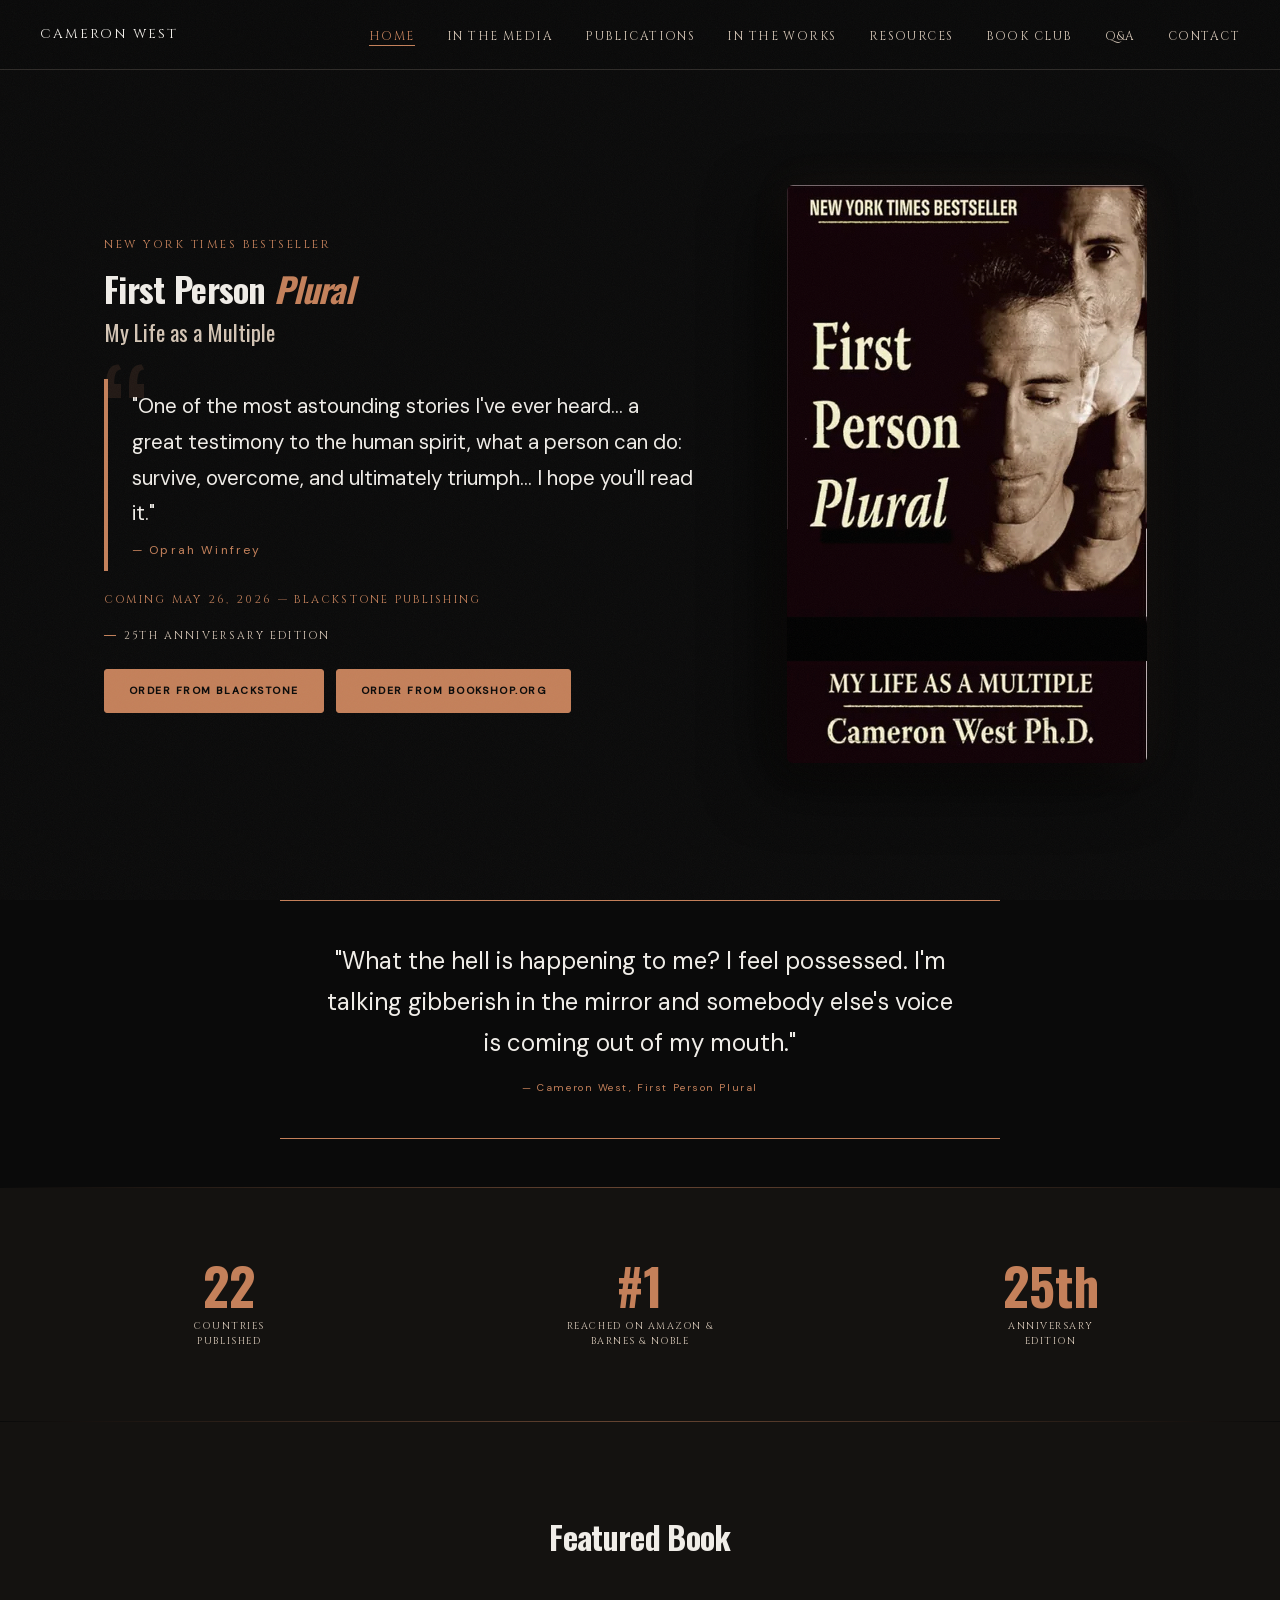
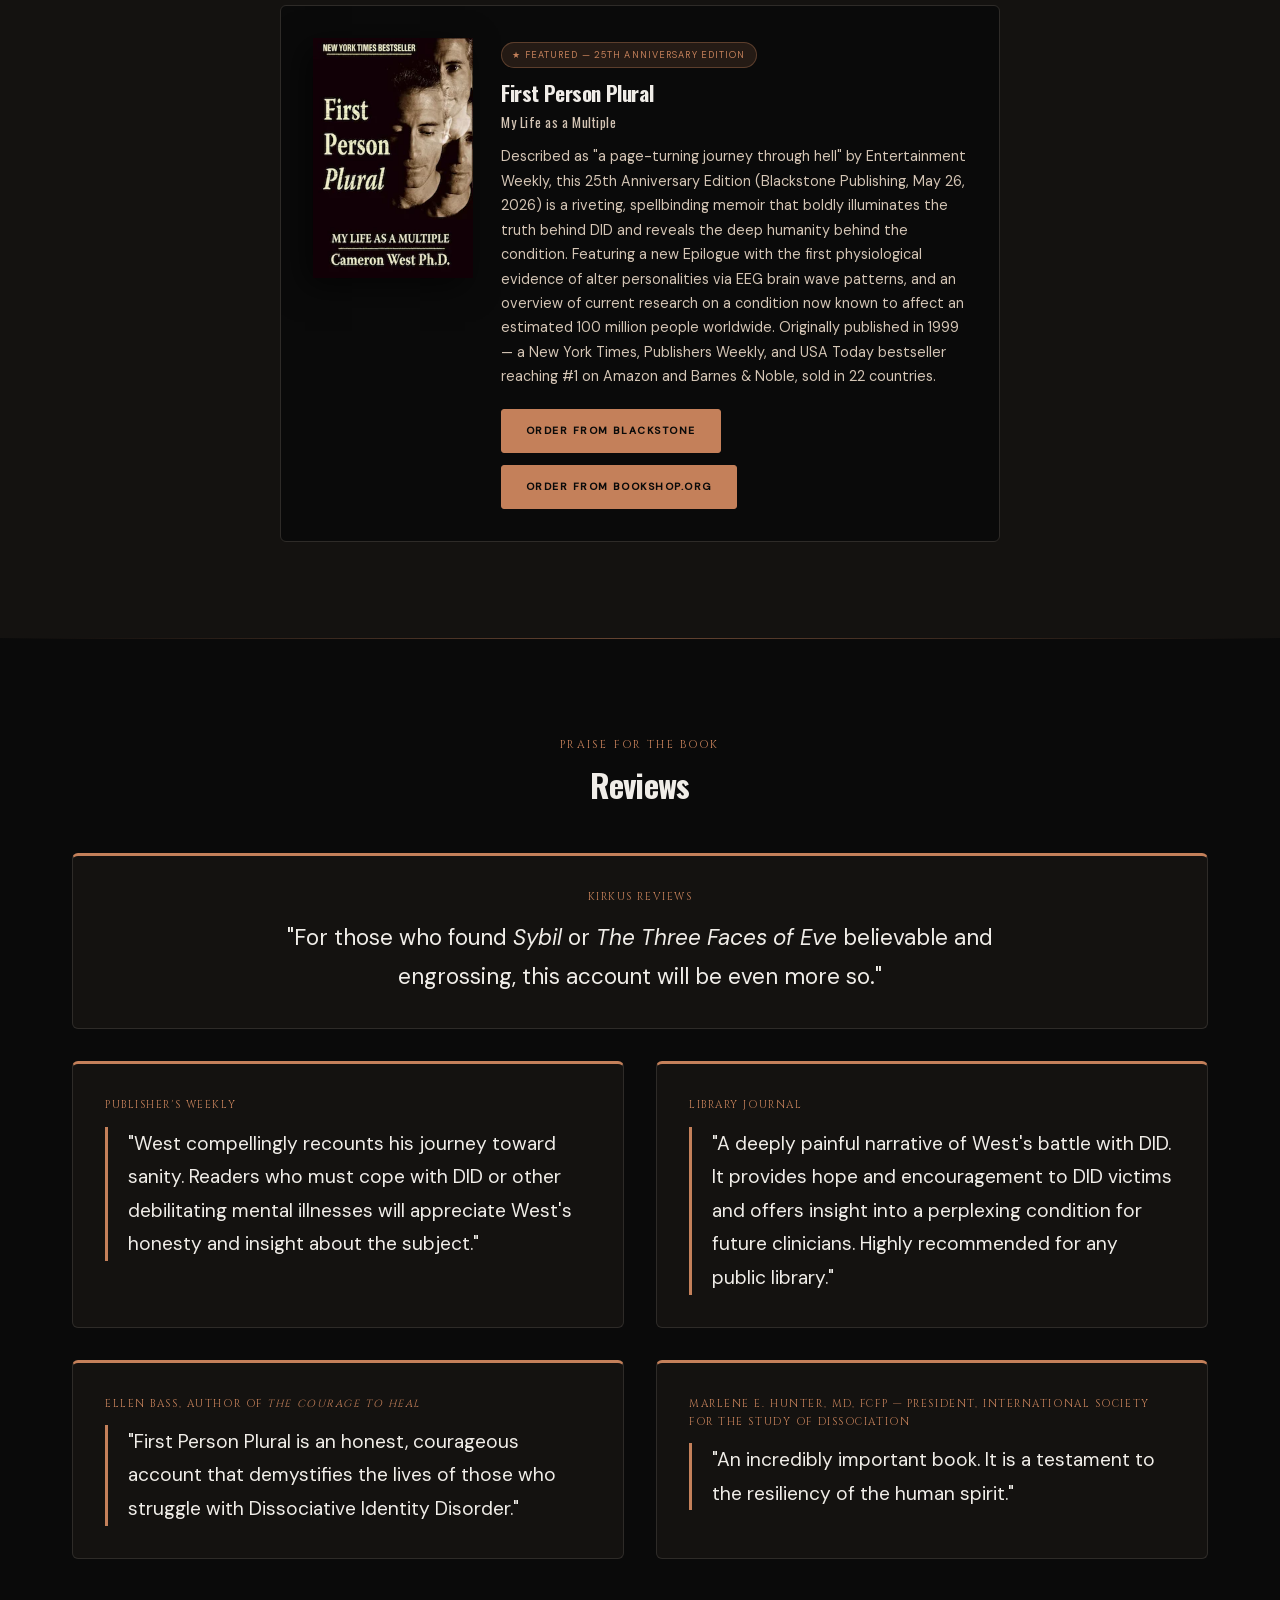
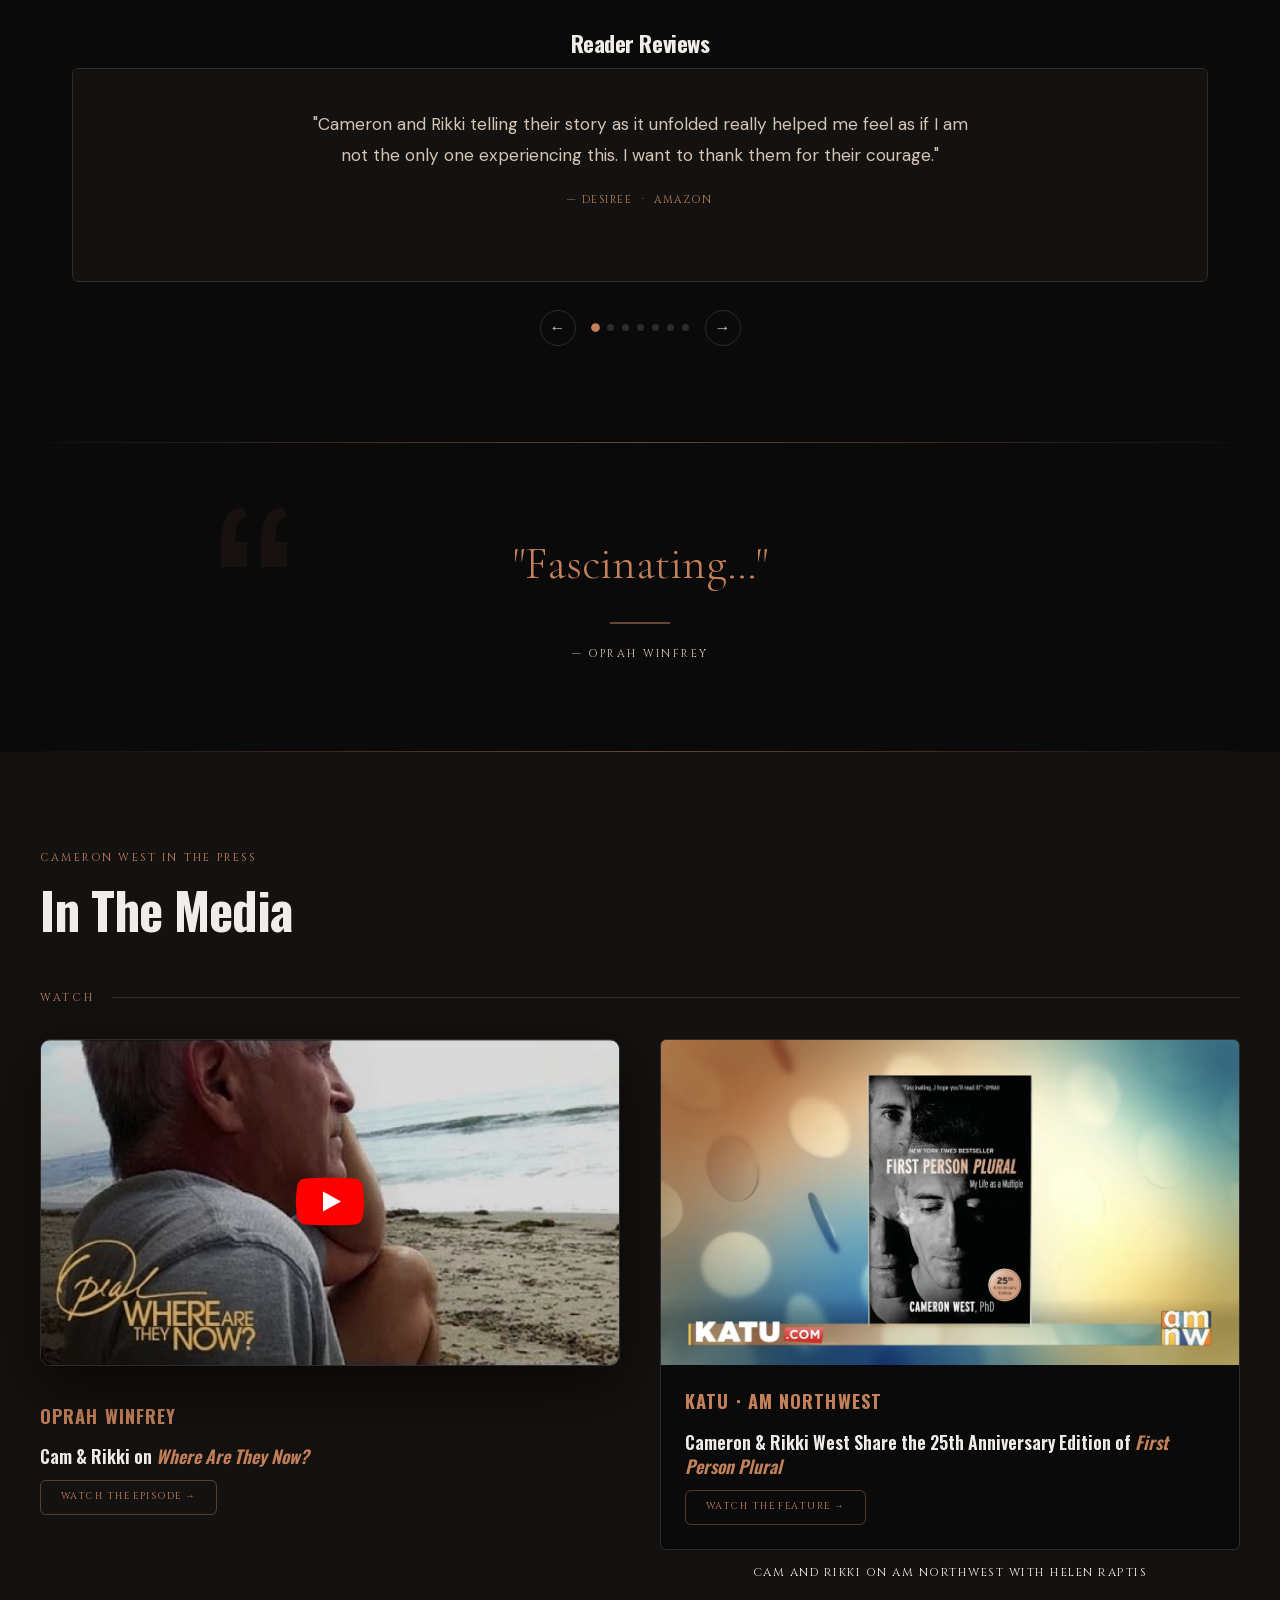
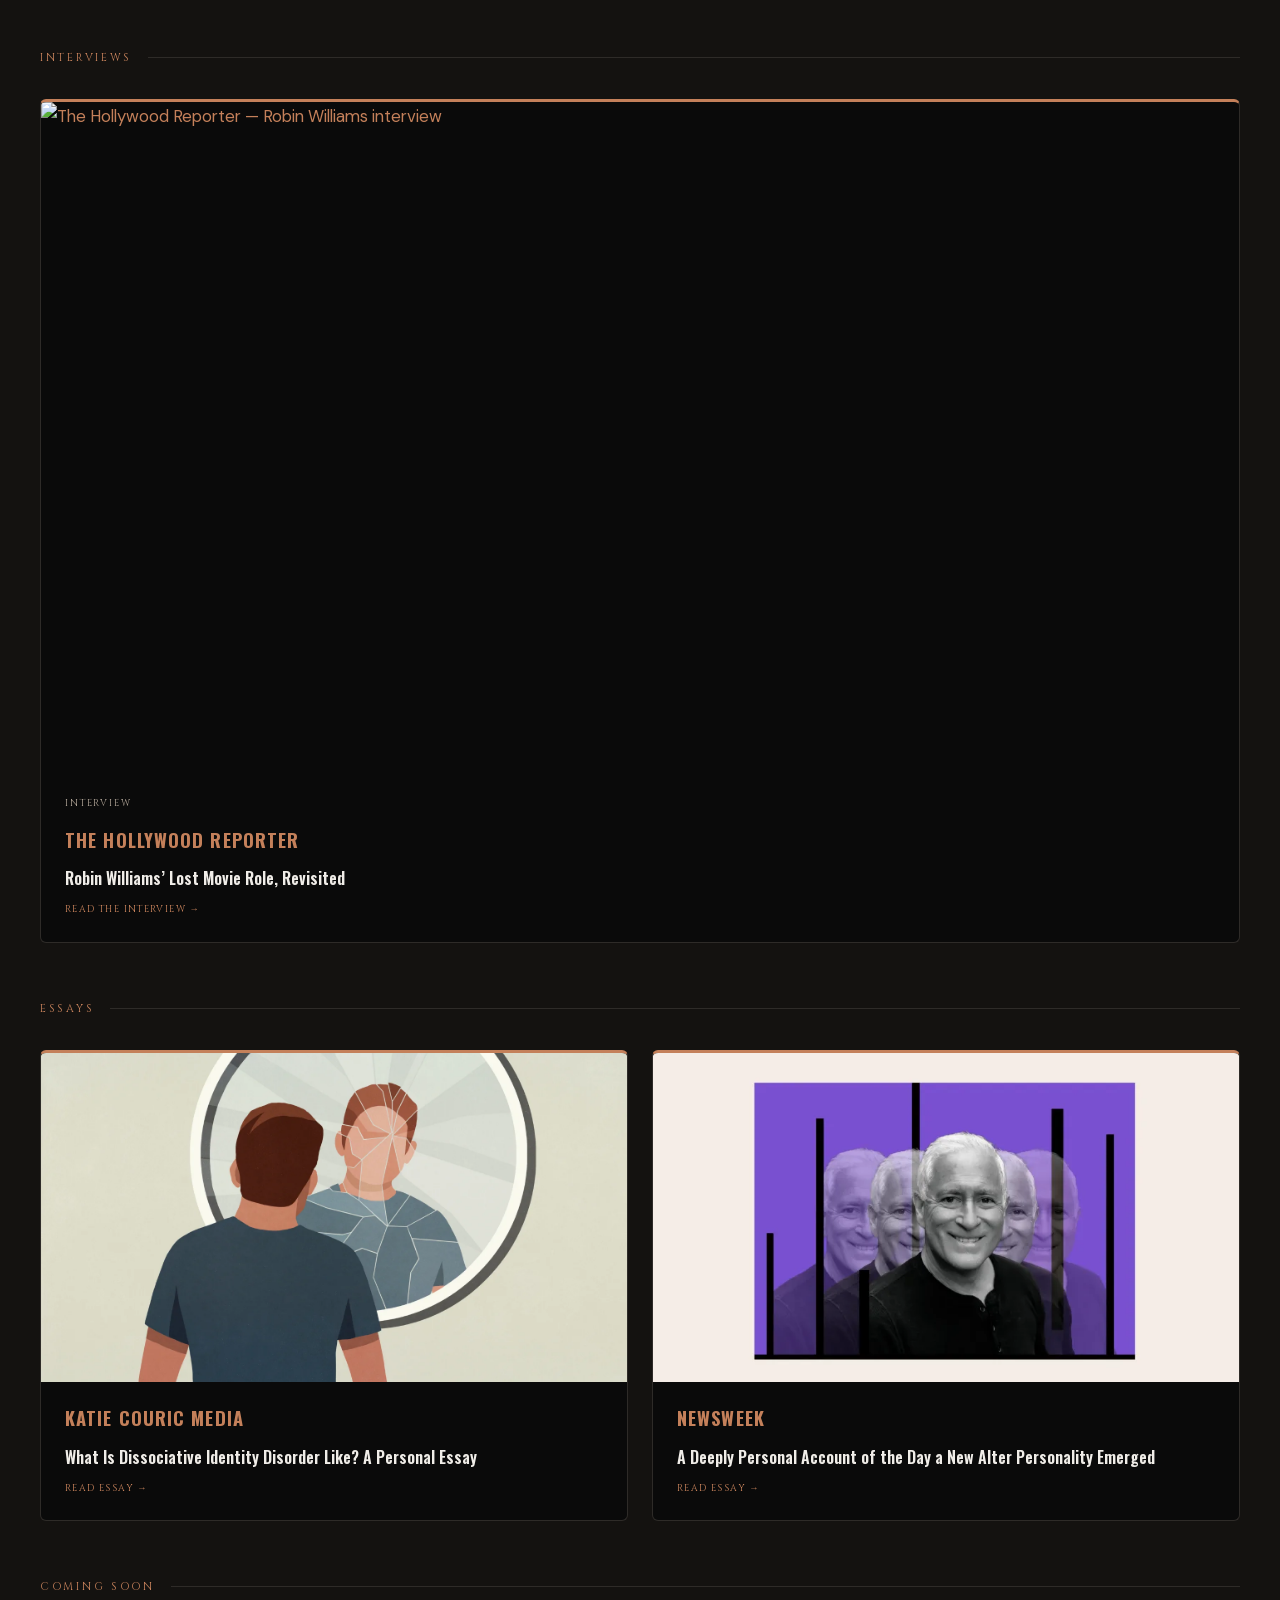
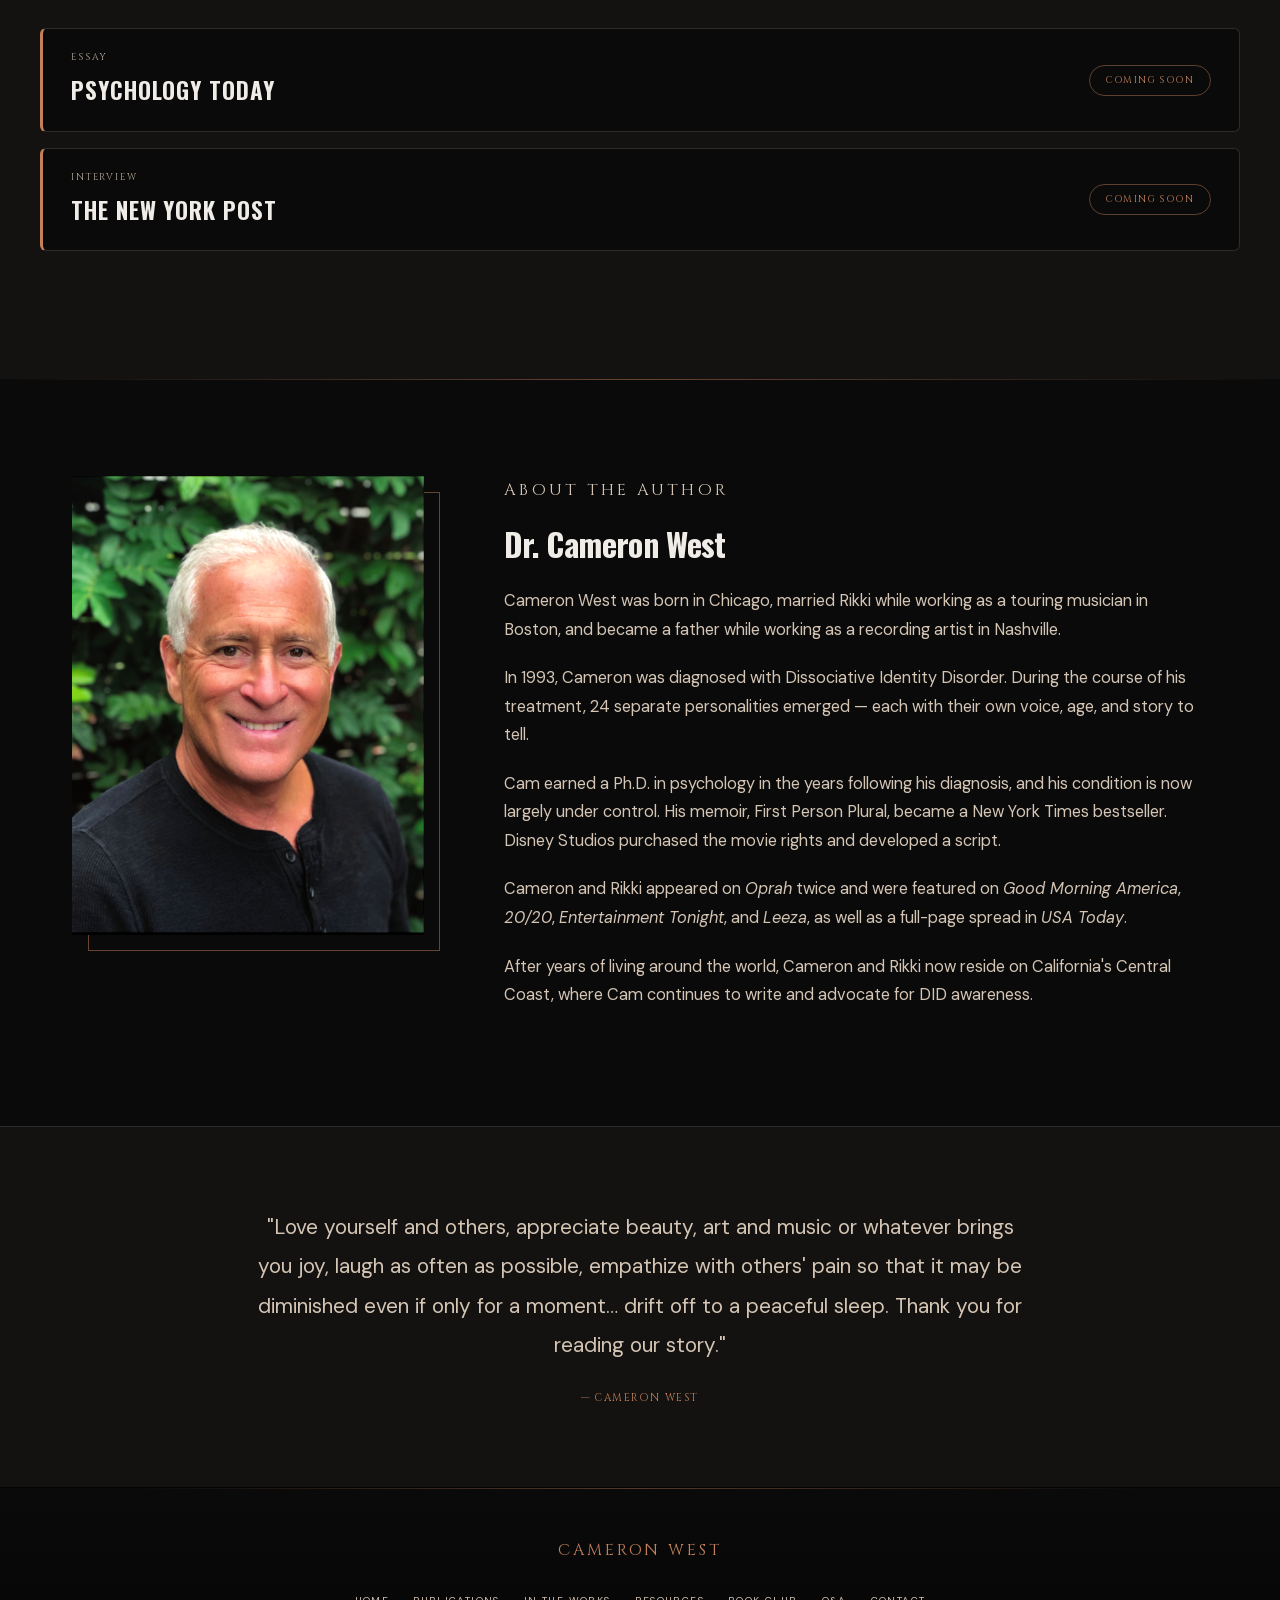
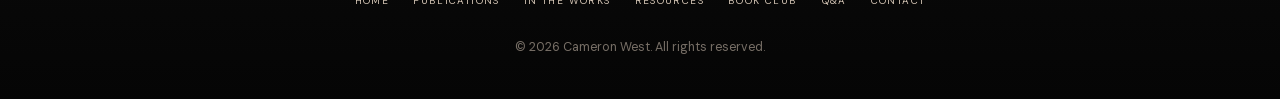
==== index.html @ e2f623e0 "perf: responsive hero image + index-specific font subset - Add FPP-360.webp (22 KB) and srcset so mo" ====
<!DOCTYPE html>
<html lang="en">
<head>
  <meta charset="UTF-8" />
  <meta name="viewport" content="width=device-width, initial-scale=1.0" />
  <title>Cameron West | First Person Plural</title>
  <meta name="description" content="Cameron West, PhD — New York Times bestselling author of First Person Plural: My Life as a Multiple. Oprah's Pick. Published in 22 countries." />
  <meta name="keywords" content="Cameron West, First Person Plural, DID, Dissociative Identity Disorder, New York Times Bestseller, Oprah Book Club" />
  <meta name="author" content="Cameron West" />
  <!-- Canonical URL -->
  <link rel="canonical" href="https://cameronwestauthor.com/" />
  <!-- Open Graph / Social Sharing -->
  <meta property="og:type"         content="website" />
  <meta property="og:url"          content="https://cameronwestauthor.com/" />
  <meta property="og:title"        content="Cameron West | First Person Plural" />
  <meta property="og:description"  content="New York Times bestselling memoir by Cameron West, PhD — a riveting account of life with Dissociative Identity Disorder. Oprah's Pick. 25th Anniversary Edition out May 26, 2026." />
  <meta property="og:image"        content="https://cameronwestauthor.com/img/firstpersonplural.png" />
  <meta property="og:image:width"  content="1868" />
  <meta property="og:image:height" content="2800" />
  <meta property="og:site_name"    content="Cameron West Author" />
  <meta name="twitter:card"        content="summary_large_image" />
  <meta name="twitter:title"       content="Cameron West | First Person Plural" />
  <meta name="twitter:description" content="New York Times bestselling memoir by Cameron West, PhD. Oprah's Pick. 25th Anniversary Edition out May 26, 2026." />
  <meta name="twitter:image"       content="https://cameronwestauthor.com/img/firstpersonplural.png" />
  <link rel="icon" type="image/x-icon" href="/favicon.ico">
  <link rel="icon" type="image/svg+xml" href="/favicon.svg">
  <link rel="apple-touch-icon" href="/favicon.ico">

  <!-- Preload LCP hero image -->
  <link rel="preload" as="image"
        href="img/FPP-360.webp"
        imagesrcset="img/FPP-360.webp 360w, img/FPP.webp 598w"
        imagesizes="(max-width: 768px) 260px, 360px"
        type="image/webp" fetchpriority="high" />

  <!-- Fonts (self-hosted, index-only subset) -->
  <link rel="preload" as="style" href="/fonts/fonts-index.css" />
  <link rel="stylesheet" media="print" onload="this.media='all'" href="/fonts/fonts-index.css" />
  <noscript><link rel="stylesheet" href="/fonts/fonts-index.css" /></noscript>

  <style>
    /* ========================================
       DESIGN SYSTEM
    ======================================== */
    :root {
      --color-bg:          #0A0A0A;
      --color-surface:     #141210;
      --color-border:      #2E2B28;
      --color-text:        #F0EDE8;
      --color-text-muted:  #D4C5B5;
      --color-accent:      #C4805A;
      --color-accent-dark: #8B6F5E;
      --font-heading:      'Oswald', sans-serif;
      --font-body:         'DM Sans', sans-serif;
      --font-label:        'DM Sans', sans-serif;
      --section-pad:       6rem 2rem;
      --max-width:         1200px;
      --radius:            6px;
      --transition:        0.35s ease;
      --gutter:            clamp(1.5rem, 5vw, 4rem);
    }

    /* ========================================
       RESET & BASE
    ======================================== */
    *, *::before, *::after { box-sizing: border-box; margin: 0; padding: 0; }

    html { scroll-behavior: smooth; }

    body {
      background-color: var(--color-bg);
      color: var(--color-text);
      font-family: var(--font-body);
      font-size: 1.05rem;
      line-height: 1.75;
      overflow-x: hidden;
    }

    img { max-width: 100%; height: auto; display: block; }
    a   { color: var(--color-accent); text-decoration: none; }
    a:hover { color: var(--color-text); }

    h1, h2, h3,
    .hero-h1, .about-h2, .section-h2,
    .slider-section-title, .book-title {
      letter-spacing: -0.02em;
    }

    /* ========================================
       GRAIN TEXTURE OVERLAY
    ======================================== */
    body::before {
      content: '';
      position: fixed;
      inset: 0;
      z-index: 9999;
      pointer-events: none;
      opacity: 0.04;
      background-image: url("data:image/svg+xml,%3Csvg xmlns='http://www.w3.org/2000/svg' width='300' height='300'%3E%3Cfilter id='n'%3E%3CfeTurbulence type='fractalNoise' baseFrequency='0.75' numOctaves='4' stitchTiles='stitch'/%3E%3C/filter%3E%3Crect width='300' height='300' filter='url(%23n)' opacity='1'/%3E%3C/svg%3E");
      background-size: 200px;
    }

    /* ========================================
       SECTION DIVIDER
    ======================================== */
    .section-rule {
      border: none;
      height: 1px;
      background: linear-gradient(to right, transparent, var(--color-accent), transparent);
      opacity: 0.5;
      margin: 0;
    }

    /* ========================================
       FADE-UP ANIMATION
    ======================================== */
    .fade-up {
      opacity: 0;
      transform: translateY(30px);
      transition: opacity 0.7s ease, transform 0.7s ease;
    }
    .fade-up.visible {
      opacity: 1;
      transform: translateY(0);
    }

    /* ========================================
       NAVIGATION
    ======================================== */
    #nav {
      position: fixed;
      top: 0; left: 0; right: 0;
      z-index: 1000;
      display: flex;
      align-items: center;
      justify-content: space-between;
      padding: 1.25rem 2.5rem;
      background: rgba(10,10,10,0.97);
      border-bottom: 1px solid var(--color-border);
    }

    .nav-logo {
      font-family: 'Cinzel', serif;
      font-size: 0.85rem;
      letter-spacing: 0.15em;
      color: var(--color-text);
      text-decoration: none;
      text-transform: uppercase;
    }

    .nav-links {
      display: flex;
      gap: 2rem;
      list-style: none;
    }
    .nav-links a {
      font-family: 'Cinzel', serif;
      font-size: 0.75rem;
      letter-spacing: 0.12em;
      text-transform: uppercase;
      color: var(--color-text-muted);
      position: relative;
      padding-bottom: 2px;
      transition: color var(--transition);
    }
    .nav-links a::after {
      content: '';
      position: absolute;
      bottom: 0; left: 0;
      width: 0; height: 1px;
      background: var(--color-accent);
      transition: width var(--transition);
    }
    .nav-links a:hover { color: var(--color-text); }
    .nav-links a:hover::after { width: 100%; }

    /* Hamburger */
    .hamburger {
      display: none;
      flex-direction: column;
      gap: 5px;
      cursor: pointer;
      background: none;
      border: none;
      padding: 4px;
    }
    .hamburger span {
      display: block;
      width: 26px; height: 2px;
      background: var(--color-text);
      transition: transform var(--transition), opacity var(--transition);
    }
    .hamburger.open span:nth-child(1) { transform: rotate(45deg) translate(5px,5px); }
    .hamburger.open span:nth-child(2) { opacity: 0; }
    .hamburger.open span:nth-child(3) { transform: rotate(-45deg) translate(5px,-5px); }

    /* Mobile overlay nav */
    .nav-mobile-overlay {
      display: none;
      position: fixed;
      inset: 0;
      z-index: 999;
      background: rgba(10,10,10,0.97);
      flex-direction: column;
      align-items: center;
      justify-content: center;
      gap: clamp(0.75rem, 2.5vh, 2.5rem);
      padding: 2rem 0;
      overflow-y: auto;
    }
    .nav-mobile-overlay.open { display: flex; }
    .nav-mobile-overlay a {
      font-family: 'Cinzel', serif;
      font-size: clamp(0.9rem, 2.2vh, 1.3rem);
      letter-spacing: 0.15em;
      text-transform: uppercase;
      color: var(--color-text-muted);
      transition: color var(--transition);
    }
    .nav-mobile-overlay a:hover { color: var(--color-accent); }

    @media (max-width: 768px) {
      .nav-links    { display: none; }
      .hamburger { display: flex; }
    }

    /* ========================================
       HERO
    ======================================== */
    #hero {
      min-height: 100vh;
      display: grid;
      grid-template-columns: 55% 45%;
      align-items: center;
      padding: 0 var(--gutter);
      padding-top: 5rem;
      padding-bottom: 2rem;
      max-width: var(--max-width);
      margin: 0 auto;
      gap: 2rem;
      box-sizing: border-box;
    }

    .hero-eyebrow {
      font-family: 'Cinzel', serif;
      font-size: 0.72rem;
      letter-spacing: 0.22em;
      text-transform: uppercase;
      color: var(--color-accent);
      margin-bottom: 1rem;
    }

    .hero-h1 {
      font-family: var(--font-heading);
      font-size: clamp(1.8rem, 3.8vh, 4.5rem);
      font-weight: 900;
      line-height: 1.05;
      margin-bottom: 0.3rem;
      color: var(--color-text);
      white-space: nowrap;
    }
    .hero-h1 em {
      font-style: italic;
      color: var(--color-accent);
    }

    .hero-subtitle {
      font-family: var(--font-heading);
      font-size: clamp(1rem, 1.8vw, 1.4rem);
      font-style: normal;
      color: var(--color-text-muted);
      margin-bottom: 1.75rem;
    }

    .hero-quote {
      border-left: 4px solid var(--color-accent);
      padding: 0.6rem 0 0.6rem 1.5rem;
      margin-bottom: 1.2rem;
      font-family: var(--font-body);
      font-style: normal;
      color: var(--color-text);
      font-size: clamp(1.1rem, 1.6vw, 1.3rem);
    }
    .hero-quote cite {
      display: block;
      margin-top: 0.5rem;
      font-family: var(--font-label);
      font-style: normal;
      font-size: 0.75rem;
      letter-spacing: 0.18em;
      color: var(--color-accent);
      font-style: normal;
    }

    .hero-release {
      font-family: 'Cinzel', serif;
      font-size: 0.7rem;
      letter-spacing: 0.2em;
      text-transform: uppercase;
      color: var(--color-accent);
      margin-bottom: 1rem;
    }
    .hero-credentials {
      margin-bottom: 1.5rem;
      display: flex;
      flex-direction: column;
      gap: 0.6rem;
    }
    .hero-credentials span {
      font-family: 'Cinzel', serif;
      font-size: 0.68rem;
      letter-spacing: 0.2em;
      text-transform: uppercase;
      color: var(--color-text-muted);
      padding-left: 1.25rem;
      position: relative;
    }
    .hero-credentials span::before {
      content: '';
      position: absolute;
      left: 0;
      top: 50%;
      width: 0.75rem;
      height: 1px;
      background: var(--color-accent);
    }
    .badge-pill {
      font-family: var(--font-label);
      font-size: 0.6rem;
      letter-spacing: 0.12em;
      text-transform: uppercase;
      padding: 0.35rem 0.8rem;
      border: 1px solid var(--color-border);
      border-radius: 999px;
      color: var(--color-text-muted);
      white-space: nowrap;
    }


    .btn-primary {
      display: inline-block !important;
      width: auto !important;
      min-width: unset !important;
      font-family: 'DM Sans', sans-serif;
      font-style: normal;
      font-size: 0.9rem;
      font-weight: 600;
      letter-spacing: 0.15em;
      text-transform: uppercase;
      padding: 0.85rem 2.5rem;
      background: var(--color-accent);
      color: #0A0A0A;
      border-radius: var(--radius);
      border: 1px solid var(--color-accent);
      text-decoration: none;
      cursor: pointer;
      transition: background var(--transition), color var(--transition), transform 0.15s;
    }
    .btn-primary:hover {
      background: #d4926b;
      border-color: #d4926b;
      color: #0A0A0A;
      transform: translateY(-1px);
    }
    .buy-buttons { display: flex; gap: 0.75rem; flex-wrap: wrap; align-items: center; }
    .btn-book-secondary {
      font-family: 'DM Sans', sans-serif;
      font-size: 0.65rem;
      font-weight: 700;
      letter-spacing: 0.14em;
      text-transform: uppercase;
      padding: 0.75rem 1.5rem;
      background: var(--color-accent);
      color: #0A0A0A;
      border: 1px solid var(--color-accent);
      border-radius: 3px;
      text-decoration: none;
      display: inline-block !important;
      width: auto !important;
      transition: background var(--transition), color var(--transition);
    }
    .btn-book-secondary:hover {
      background: #d4926b;
      border-color: #d4926b;
      color: #0A0A0A;
    }
    @media (max-width: 768px) {
      .buy-buttons {
        flex-direction: column;
        align-items: center;
      }
      .btn-book-secondary {
        width: 100% !important;
        text-align: center;
        height: 54px;
        display: flex !important;
        align-items: center;
        justify-content: center;
        padding-top: 0;
        padding-bottom: 0;
      }
    }

    .btn-secondary {
      font-family: var(--font-label);
      font-size: 0.7rem;
      letter-spacing: 0.14em;
      text-transform: uppercase;
      padding: 0.85rem 1.75rem;
      background: transparent;
      color: var(--color-accent);
      border-radius: var(--radius);
      border: 1px solid var(--color-accent);
      cursor: pointer;
      transition: background var(--transition), color var(--transition), transform 0.15s;
    }
    .btn-secondary:hover {
      background: rgba(196,128,90,0.1);
      color: var(--color-text);
      transform: translateY(-1px);
    }

    /* Book cover side */
    .hero-cover-wrap {
      position: relative;
      display: flex;
      justify-content: center;
      align-items: center;
    }

    .hero-cover {
      width: 100%;
      max-width: 360px;
      aspect-ratio: 598 / 961;
      object-fit: cover;
      display: block;
      border-radius: var(--radius);
      box-shadow: -20px 20px 60px rgba(0,0,0,0.8), 0 0 40px rgba(196,128,90,0.08);
      transition: transform 0.3s ease;
      cursor: default;
    }
    .hero-cover-wrap:hover .hero-cover {
      transform: scale(1.05);
    }

    .anniversary-badge {
      position: absolute;
      bottom: -8px;
      right: 20px;
      font-family: var(--font-label);
      font-size: 0.6rem;
      letter-spacing: 0.1em;
      text-transform: uppercase;
      background: var(--color-accent);
      color: #0A0A0A;
      padding: 0.45rem 0.9rem;
      border-radius: 999px;
      font-weight: 600;
      box-shadow: 0 4px 16px rgba(0,0,0,0.5);
      white-space: nowrap;
    }

    @media (max-width: 900px) {
      #hero {
        grid-template-columns: 1fr;
        text-align: center;
        padding: 8rem 5vw 4rem;
        gap: 3rem;
      }
      .hero-credentials { align-items: center; }
      .hero-quote     { text-align: left; }
      .hero-cover-wrap { order: -1; }
      .hero-cover     { max-width: 260px; }
    }

    @media (max-width: 768px) {
      #hero {
        height: auto;
        min-height: 100vh;
        max-height: none;
      }
      .hero-h1 {
        white-space: normal;
        font-size: clamp(2rem, 8vw, 3.5rem);
      }
    }

    /* ========================================
       ABOUT
    ======================================== */
    #about {
      padding: var(--section-pad);
      max-width: var(--max-width);
      margin: 0 auto;
    }

    .about-grid {
      display: grid;
      grid-template-columns: 1fr 2fr;
      gap: 5rem;
      align-items: start;
    }

    .about-photo-wrap {
      position: relative;
    }
    .about-photo-wrap::before {
      content: '';
      position: absolute;
      top: 16px;
      left: 16px;
      right: -16px;
      bottom: -16px;
      border: 1px solid var(--color-accent);
      opacity: 0.5;
      z-index: -1;
    }
    .about-photo {
      width: 100%;
      display: block;
      filter: grayscale(20%) contrast(1.1);
    }

    .about-eyebrow {
      font-family: 'Cinzel', serif;
      font-size: 0.68rem;
      letter-spacing: 0.2em;
      text-transform: uppercase;
      color: var(--color-accent);
      margin-bottom: 0.75rem;
    }
    .about-h2 {
      font-family: 'Oswald', sans-serif;
      font-size: clamp(1.8rem, 2.5vw, 2.5rem);
      font-weight: 700;
      margin-bottom: 1.5rem;
      line-height: 1.2;
    }
    .about-body p {
      color: var(--color-text-muted);
      margin-bottom: 1.25rem;
      font-size: 1.02rem;
    }

    @media (max-width: 768px) {
      .about-grid {
        grid-template-columns: 1fr;
        gap: 2.5rem;
      }
      .about-photo-wrap { max-width: 280px; margin: 0 auto; }
    }

    /* ========================================
       VIDEO
    ======================================== */
    #video {
      background: var(--color-surface);
      padding: var(--section-pad);
    }
    .video-inner {
      max-width: var(--max-width);
      margin: 0 auto;
      text-align: center;
    }
    .section-eyebrow {
      font-family: 'Cinzel', serif;
      font-size: 0.68rem;
      letter-spacing: 0.2em;
      text-transform: uppercase;
      color: var(--color-accent);
      margin-bottom: 0.75rem;
    }
    .section-h2 {
      font-family: var(--font-heading);
      font-size: clamp(1.8rem, 2.5vw, 2.5rem);
      font-weight: 700;
      margin-bottom: 3rem;
      line-height: 1.2;
    }
    .video-embed-wrap {
      position: relative;
      max-width: 800px;
      margin: 0 auto;
      border-radius: 10px;
      overflow: hidden;
      border: 1px solid var(--color-border);
      box-shadow: 0 20px 60px rgba(0,0,0,0.6);
    }
    .video-embed-wrap::before {
      content: '';
      display: block;
      padding-top: 56.25%;
    }
    .video-embed-wrap iframe {
      position: absolute;
      inset: 0;
      width: 100%;
      height: 100%;
      border: none;
    }
    .video-facade {
      position: absolute;
      inset: 0;
      cursor: pointer;
      background: #000;
    }
    .video-facade img {
      position: absolute;
      inset: 0;
      width: 100%;
      height: 100%;
      object-fit: cover;
      opacity: 0.85;
      transition: opacity 0.2s;
    }
    .video-facade:hover img { opacity: 1; }
    .video-facade-play {
      position: absolute;
      top: 50%;
      left: 50%;
      transform: translate(-50%, -50%);
      background: none;
      border: none;
      cursor: pointer;
      pointer-events: none;
    }

    /* ========================================
       REVIEWS
    ======================================== */
    #reviews {
      padding: var(--section-pad);
      max-width: var(--max-width);
      margin: 0 auto;
    }
    .reviews-header {
      text-align: center;
      margin-bottom: 3rem;
    }

    /* Author callout */
    .author-callout {
      display: flex;
      align-items: center;
      justify-content: space-between;
      gap: 2.5rem;
      background: var(--color-surface);
      border: 1px solid var(--color-border);
      border-left: 4px solid var(--color-accent);
      padding: 2.25rem 2.75rem;
      margin-bottom: 3rem;
    }
    .author-callout-label {
      font-family: 'Cinzel', serif;
      font-size: 0.6rem;
      letter-spacing: 0.25em;
      text-transform: uppercase;
      color: var(--color-accent);
      margin-bottom: 0.6rem;
      display: flex;
      align-items: center;
      gap: 0.6rem;
    }
    .author-callout-label::before {
      content: '';
      display: inline-block;
      width: 1.5rem;
      height: 1px;
      background: var(--color-accent);
    }
    .author-callout-title {
      font-family: var(--font-display);
      font-size: clamp(1.05rem, 1.6vw, 1.3rem);
      font-weight: 700;
      color: var(--color-text);
      line-height: 1.3;
      margin-bottom: 0.5rem;
    }
    .author-callout-desc {
      font-size: 0.9rem;
      color: var(--color-text-muted);
      line-height: 1.6;
    }
    .author-callout-link {
      display: inline-block;
      flex-shrink: 0;
      font-family: 'Cinzel', serif;
      font-size: 0.68rem;
      letter-spacing: 0.15em;
      text-transform: uppercase;
      color: var(--color-bg);
      background: var(--color-accent);
      padding: 0.8rem 1.75rem;
      text-decoration: none;
      white-space: nowrap;
      transition: background 0.2s;
    }
    .author-callout-link:hover { background: var(--color-text); }
    @media (max-width: 680px) {
      .author-callout { flex-direction: column; align-items: flex-start; padding: 1.75rem; }
    }

    /* Editorial cards */
    .editorial-grid {
      display: grid;
      grid-template-columns: repeat(2, 1fr);
      gap: 2rem;
      margin-bottom: 4rem;
    }
    .editorial-card {
      background: var(--color-surface);
      border: 1px solid var(--color-border);
      border-top: 3px solid var(--color-accent);
      border-radius: var(--radius);
      padding: 2rem;
    }
    .editorial-source {
      font-family: 'Cinzel', serif;
      font-size: 0.65rem;
      letter-spacing: 0.15em;
      text-transform: uppercase;
      color: var(--color-accent);
      margin-bottom: 0.75rem;
    }
    .editorial-card blockquote {
      font-family: var(--font-display);
      font-style: normal;
      font-size: clamp(1rem, 1.5vw, 1.2rem);
      color: var(--color-text);
      line-height: 1.75;
      border-left: 3px solid var(--color-accent);
      padding-left: 1.25rem;
      margin: 0;
    }

    .editorial-card--featured {
      grid-column: 1 / -1;
      text-align: center;
      border-top: 3px solid var(--color-accent);
    }
    .editorial-card--featured blockquote {
      border-left: none;
      padding-left: 0;
      font-size: clamp(1.1rem, 1.8vw, 1.4rem);
      max-width: 760px;
      margin: 0 auto;
    }

    @media (max-width: 768px) {
      .editorial-grid { grid-template-columns: 1fr; }
    }

    /* Reader Slider */
    .slider-section-title {
      font-family: var(--font-heading);
      font-size: 1.4rem;
      font-weight: 700;
      text-align: center;
      margin-bottom: 0.4rem;
    }
    .slider-section-sub {
      font-family: var(--font-label);
      font-size: 0.65rem;
      letter-spacing: 0.15em;
      color: var(--color-text-muted);
      text-align: center;
      margin-bottom: 2.5rem;
      text-transform: uppercase;
    }

    .slider-outer {
      position: relative;
      overflow: hidden;
      border-radius: var(--radius);
    }
    .slider-track {
      display: flex;
      transition: transform 0.55s cubic-bezier(0.4, 0, 0.2, 1);
    }
    .slide {
      min-width: 100%;
      padding: 2.5rem 3rem;
      background: var(--color-surface);
      border: 1px solid var(--color-border);
      border-radius: var(--radius);
      text-align: center;
    }
    .slide-logo {
      max-height: 28px;
      max-width: 110px;
      margin: 0 auto 1.5rem;
      opacity: 0.75;
      filter: brightness(0) invert(1);
    }
    .slide-quote {
      font-family: var(--font-body);
      font-style: normal;
      font-size: 1.08rem;
      color: var(--color-text-muted);
      line-height: 1.8;
      max-width: 680px;
      margin: 0 auto 1.25rem;
    }
    .slide-author {
      font-family: 'Cinzel', serif;
      font-size: 0.65rem;
      letter-spacing: 0.15em;
      text-transform: uppercase;
      color: var(--color-accent);
    }

    .slider-controls {
      display: flex;
      align-items: center;
      justify-content: center;
      gap: 1rem;
      margin-top: 1.75rem;
    }
    .slider-btn {
      background: none;
      border: 1px solid var(--color-border);
      color: var(--color-text-muted);
      width: 36px; height: 36px;
      border-radius: 50%;
      cursor: pointer;
      font-size: 1rem;
      display: flex; align-items: center; justify-content: center;
      transition: border-color var(--transition), color var(--transition);
    }
    .slider-btn:hover {
      border-color: var(--color-accent);
      color: var(--color-accent);
    }
    .slider-dots {
      display: flex;
      gap: 0.5rem;
    }
    .slider-dot {
      width: 7px; height: 7px;
      border-radius: 50%;
      background: var(--color-border);
      cursor: pointer;
      border: none;
      transition: background var(--transition), transform var(--transition);
    }
    .slider-dot.active {
      background: var(--color-accent);
      transform: scale(1.25);
    }

    @media (max-width: 600px) {
      .slide { padding: 2rem 1.25rem; }
      .slide-quote { font-size: 0.95rem; }
    }

    /* ========================================
       BOOKS
    ======================================== */
    #books {
      background: var(--color-surface);
      padding: var(--section-pad);
    }
    .books-inner {
      max-width: var(--max-width);
      margin: 0 auto;
    }
    .books-header {
      text-align: center;
      margin-bottom: 3rem;
    }
    .book-hook {
      text-align: center;
      max-width: 720px;
      margin: 0 auto 3rem;
      padding: 2.5rem;
      border-top: 1px solid var(--color-accent);
      border-bottom: 1px solid var(--color-accent);
      opacity: 0.9;
    }
    .book-hook-quote {
      font-family: var(--font-body);
      font-style: normal;
      font-size: clamp(1.1rem, 2vw, 1.5rem);
      color: var(--color-text);
      line-height: 1.7;
      margin-bottom: 1rem;
    }
    .book-hook-attr {
      font-family: var(--font-label);
      font-size: 0.65rem;
      letter-spacing: 0.15em;
      text-transform: none;
      color: var(--color-accent);
    }
    .books-grid {
      display: grid;
      grid-template-columns: minmax(0, 720px);
      justify-content: center;
      gap: 2.5rem;
      align-items: start;
    }
    .book-card {
      background: var(--color-bg);
      border: 1px solid var(--color-border);
      border-radius: var(--radius);
      overflow: hidden;
      display: flex;
      flex-direction: column;
    }
    .book-card-inner {
      padding: 2rem;
      display: flex;
      gap: 1.75rem;
      flex: 1;
    }
    .book-cover-thumb {
      width: 160px;
      height: 240px;
      object-fit: contain;
      object-position: top;
      box-shadow: -8px 8px 30px rgba(0,0,0,0.6);
      display: block;
    }
    .book-info { flex: 1; }
    .book-tag {
      display: inline-block;
      font-family: var(--font-label);
      font-size: 0.58rem;
      letter-spacing: 0.12em;
      text-transform: uppercase;
      padding: 0.25rem 0.65rem;
      border-radius: 999px;
      background: rgba(196,128,90,0.15);
      color: var(--color-accent);
      border: 1px solid rgba(196,128,90,0.35);
      margin-bottom: 0.75rem;
    }
    .book-title {
      font-family: var(--font-heading);
      font-size: 1.3rem;
      font-weight: 700;
      margin-bottom: 0.75rem;
      line-height: 1.25;
    }
    .book-desc {
      font-size: 0.9rem;
      color: var(--color-text-muted);
      line-height: 1.7;
      margin-bottom: 1.25rem;
    }
    .book-btns {
      display: flex;
      flex-wrap: wrap;
      gap: 0.5rem;
    }
    .btn-book {
      font-family: var(--font-label);
      font-size: 0.58rem;
      letter-spacing: 0.1em;
      text-transform: uppercase;
      padding: 0.4rem 0.85rem;
      border: 1px solid var(--color-border);
      border-radius: var(--radius);
      color: var(--color-text-muted);
      transition: border-color var(--transition), color var(--transition), background var(--transition);
      white-space: nowrap;
    }
    .btn-book:hover {
      border-color: var(--color-accent);
      color: var(--color-accent);
      background: rgba(196,128,90,0.06);
    }
    .btn-book-featured {
      background: var(--color-accent);
      color: #0A0A0A;
      border-color: var(--color-accent);
      font-weight: 600;
    }
    .btn-book-featured:hover {
      background: #d4926b;
      border-color: #d4926b;
      color: #0A0A0A;
    }

    @media (max-width: 768px) {
      .books-grid { grid-template-columns: 1fr; }
    }
    @media (max-width: 500px) {
      .book-card-inner { flex-direction: column; }
      .book-cover-thumb { width: 100%; max-width: 160px; }
    }

    /* ========================================
       EPILOGUE CLOSING
    ======================================== */
    .epilogue-closing {
      background: var(--color-surface);
      padding: clamp(3rem, 8vw, 5rem) var(--gutter);
      border-top: 1px solid var(--color-border);
    }
    .epilogue-inner {
      max-width: 780px;
      margin: 0 auto;
      text-align: center;
    }
    .epilogue-quote {
      font-family: var(--font-display);
      font-style: normal;
      font-size: clamp(1rem, 1.8vw, 1.3rem);
      color: var(--color-text-muted);
      line-height: 1.9;
      margin-bottom: 1.5rem;
    }
    .epilogue-attr {
      font-family: 'Cinzel', serif;
      font-size: 0.65rem;
      letter-spacing: 0.15em;
      text-transform: uppercase;
      color: var(--color-accent);
    }

    /* ========================================
       FOOTER
    ======================================== */
    footer {
      padding: 3rem 2rem 2.5rem;
      text-align: center;
      border-top: 1px solid transparent;
      background: linear-gradient(to bottom, var(--color-bg), #050505);
      position: relative;
    }
    footer::before {
      content: '';
      position: absolute;
      top: 0; left: 10%; right: 10%;
      height: 1px;
      background: linear-gradient(to right, transparent, var(--color-accent), transparent);
      opacity: 0.4;
    }
    .footer-name {
      font-family: 'Cinzel', serif;
      font-size: 1rem;
      letter-spacing: 0.18em;
      text-transform: uppercase;
      color: var(--color-accent);
      margin-bottom: 1.25rem;
    }
    .footer-nav {
      display: flex;
      justify-content: center;
      flex-wrap: wrap;
      gap: 1.5rem;
      list-style: none;
      margin-bottom: 1.5rem;
    }
    .footer-nav a {
      font-family: var(--font-label);
      font-size: 0.62rem;
      letter-spacing: 0.14em;
      text-transform: uppercase;
      color: var(--color-text-muted);
      transition: color var(--transition);
    }
    .footer-nav a:hover { color: var(--color-accent); }
    .footer-copy {
      font-size: 0.78rem;
      color: var(--color-text-muted);
      opacity: 0.55;
    }

    /* ========================================
       SCROLL PROGRESS BAR
    ======================================== */
    #progress-bar {
      position: fixed;
      top: 0; left: 0;
      width: 0%;
      height: 3px;
      background: var(--color-accent);
      z-index: 1002;
      transition: width 0.08s linear;
      pointer-events: none;
    }

    /* ========================================
       SCROLL-TO-TOP BUTTON
    ======================================== */
    #scroll-top {
      position: fixed;
      bottom: 2rem;
      right: 2rem;
      width: 44px; height: 44px;
      border-radius: 50%;
      background: var(--color-surface);
      border: 1px solid var(--color-accent);
      color: var(--color-accent);
      font-size: 1.15rem;
      cursor: pointer;
      display: flex; align-items: center; justify-content: center;
      opacity: 0;
      transform: translateY(12px);
      transition: opacity 0.3s ease, transform 0.3s ease, background 0.2s ease, color 0.2s ease;
      z-index: 500;
      pointer-events: none;
      box-shadow: 0 4px 20px rgba(0,0,0,0.4);
    }
    #scroll-top.visible {
      opacity: 1;
      transform: translateY(0);
      pointer-events: auto;
    }
    #scroll-top:hover {
      background: var(--color-accent);
      color: #0A0A0A;
    }

    /* ========================================
       ACTIVE NAV LINK
    ======================================== */
    .nav-links a.active {
      color: var(--color-accent);
    }
    .nav-links a.active::after {
      width: 100%;
    }

    /* ========================================
       HERO QUOTE DECORATIVE MARK
    ======================================== */
    .hero-quote {
      position: relative;
    }
    .hero-quote::before {
      content: '\201C';
      position: absolute;
      top: -1.8rem;
      left: -0.4rem;
      font-family: var(--font-heading);
      font-size: 8rem;
      line-height: 1;
      color: var(--color-accent);
      opacity: 0.12;
      pointer-events: none;
      user-select: none;
    }

    /* ========================================
       STATS STRIP
    ======================================== */
    #stats {
      background: var(--color-surface);
      padding: 4.5rem 2rem;
    }
    .stats-inner {
      max-width: var(--max-width);
      margin: 0 auto;
      display: grid;
      grid-template-columns: repeat(3, 1fr);
      gap: 2rem;
      text-align: center;
    }
    .stat-number {
      font-family: var(--font-heading);
      font-size: clamp(2.4rem, 4vw, 3.5rem);
      font-weight: 900;
      color: var(--color-accent);
      line-height: 1;
      margin-bottom: 0.5rem;
    }
    .stat-label {
      font-family: 'Cinzel', serif;
      font-size: 0.6rem;
      letter-spacing: 0.16em;
      text-transform: uppercase;
      color: var(--color-text-muted);
      line-height: 1.6;
    }
    @media (max-width: 600px) {
      .stats-inner { grid-template-columns: 1fr; gap: 2.5rem; }
    }

    /* ========================================
       PULL QUOTE SECTION
    ======================================== */
    #pullquote {
      padding: 5.5rem 2rem;
      text-align: center;
      position: relative;
      overflow: hidden;
    }
    .pullquote-inner {
      max-width: 820px;
      margin: 0 auto;
      position: relative;
    }
    .pullquote-mark {
      position: absolute;
      top: -3rem;
      left: -1rem;
      font-family: var(--font-heading);
      font-size: 14rem;
      line-height: 1;
      color: var(--color-accent);
      opacity: 0.07;
      user-select: none;
      pointer-events: none;
    }
    .pullquote-text {
      font-family: 'Cormorant Garamond', serif;
      font-weight: 300;
      font-size: clamp(1.875rem, 3.5vw, 2.875rem);
      font-style: normal;
      color: var(--color-accent);
      line-height: 1.5;
      margin-bottom: 1.5rem;
      position: relative;
      z-index: 1;
    }
    .pullquote-rule {
      width: 60px;
      height: 2px;
      background: var(--color-accent);
      opacity: 0.5;
      margin: 0 auto 1.25rem;
    }
    .pullquote-attr {
      font-family: 'Cinzel', serif;
      font-size: 0.68rem;
      letter-spacing: 0.22em;
      text-transform: uppercase;
      color: var(--color-text-muted);
    }

    /* ========================================
       IN THE MEDIA
    ======================================== */
    #media {
      background: var(--color-surface);
      padding: var(--section-pad);
    }
    .media-inner {
      max-width: var(--max-width);
      margin: 0 auto;
    }
    .media-headline {
      font-size: clamp(2.2rem, 4vw, 3.5rem) !important;
      margin-bottom: 3rem;
    }
    .media-sub-label {
      font-family: 'Cinzel', serif;
      font-size: 0.68rem;
      letter-spacing: 0.25em;
      text-transform: uppercase;
      color: var(--color-accent);
      display: flex;
      align-items: center;
      gap: 1rem;
      margin-top: 1.5rem;
      margin-bottom: 2rem;
    }
    .media-sub-label::after {
      content: '';
      flex: 1;
      height: 1px;
      background: var(--color-border);
    }
    .media-sub-label.coming-soon {
      color: var(--color-accent);
    }
    .media-videos-grid {
      display: grid;
      grid-template-columns: 1fr 1fr;
      gap: 2.5rem;
      margin-bottom: 4rem;
      align-items: start;
    }
    .media-video-item {
      display: flex;
      flex-direction: column;
      gap: 0.85rem;
    }
    .media-video-item .video-embed-wrap {
      max-width: 100%;
      margin: 0;
    }
    .media-caption {
      font-family: 'Cinzel', serif;
      font-size: 0.72rem;
      letter-spacing: 0.13em;
      text-transform: uppercase;
      color: var(--color-text);
      text-align: center;
    }
    .media-link-card {
      display: flex;
      flex-direction: column;
      background: var(--color-bg);
      border: 1px solid var(--color-border);
      border-radius: var(--radius);
      overflow: hidden;
      text-decoration: none;
      transition: border-color var(--transition);
      color: inherit;
    }
    .media-link-card:hover {
      border-color: var(--color-accent);
      color: inherit;
    }
    .media-link-card-img {
      width: 100%;
      aspect-ratio: 16 / 9;
      object-fit: cover;
      display: block;
    }
    .media-link-card-body {
      padding: 1.25rem 1.5rem 1.5rem;
      display: flex;
      flex-direction: column;
      gap: 0.75rem;
      align-items: flex-start;
      flex: 1;
    }
    .media-outlet-badge {
      font-family: var(--font-heading);
      font-size: 1.15rem;
      font-weight: 700;
      letter-spacing: 0.06em;
      text-transform: uppercase;
      color: var(--color-accent);
    }
    .media-link-card-title {
      font-family: 'Oswald', sans-serif;
      font-size: clamp(0.95rem, 1.4vw, 1.15rem);
      font-weight: 600;
      color: var(--color-text);
      line-height: 1.35;
      text-align: left;
    }
    .media-link-card-title em { font-style: italic; color: var(--color-accent); }
    .media-link-btn {
      font-family: 'Cinzel', serif;
      font-size: 0.6rem;
      letter-spacing: 0.15em;
      text-transform: uppercase;
      color: var(--color-accent);
      padding: 0.5rem 1.25rem;
      border: 1px solid rgba(196,128,90,0.4);
      border-radius: var(--radius);
      margin-top: auto;
      transition: background var(--transition), color var(--transition), border-color var(--transition);
    }
    .media-link-card:hover .media-link-btn {
      background: var(--color-accent);
      color: #0A0A0A;
      border-color: var(--color-accent);
    }
    .essays-grid {
      display: grid;
      grid-template-columns: repeat(2, 1fr);
      gap: 1.5rem;
      margin-bottom: 3.5rem;
    }
    .interviews-grid {
      display: grid;
      grid-template-columns: 1fr;
      gap: 1.5rem;
      margin-bottom: 3.5rem;
    }
    .essay-card {
      background: var(--color-bg);
      border: 1px solid var(--color-border);
      border-top: 3px solid var(--color-accent);
      border-radius: var(--radius);
      padding: 0;
      display: flex;
      flex-direction: column;
      overflow: hidden;
      text-decoration: none;
      transition: border-color var(--transition), background var(--transition);
    }
    .essay-card:hover {
      border-color: var(--color-accent);
      background: rgba(196,128,90,0.04);
    }
    .essay-card-img {
      width: 100%;
      aspect-ratio: 16 / 9;
      object-fit: cover;
      display: block;
    }
    .essay-card-body {
      padding: 1.25rem 1.5rem 1.5rem;
      display: flex;
      flex-direction: column;
      gap: 0.75rem;
      flex: 1;
    }
    .essay-outlet {
      font-family: var(--font-heading);
      font-size: 1.15rem;
      font-weight: 700;
      letter-spacing: 0.06em;
      text-transform: uppercase;
      color: var(--color-accent);
    }
    .essay-title {
      font-family: 'Oswald', sans-serif;
      font-size: 1rem;
      font-weight: 600;
      color: var(--color-text);
      line-height: 1.35;
      flex: 1;
    }
    .essay-link {
      font-family: 'Cinzel', serif;
      font-size: 0.58rem;
      letter-spacing: 0.15em;
      text-transform: uppercase;
      color: var(--color-accent);
      display: inline-flex;
      align-items: center;
      gap: 0.4rem;
      margin-top: auto;
    }
    .essay-card:hover .essay-link { color: var(--color-text); }
    .media-card-type {
      font-family: 'Cinzel', serif;
      font-size: 0.58rem;
      letter-spacing: 0.2em;
      text-transform: uppercase;
      color: var(--color-text-muted);
      opacity: 0.8;
    }
    .coming-soon-list {
      list-style: none;
      display: flex;
      flex-direction: column;
      gap: 1rem;
      margin-bottom: 2rem;
    }
    .coming-soon-item {
      display: flex;
      align-items: center;
      justify-content: space-between;
      gap: 1.5rem;
      background: var(--color-bg);
      border: 1px solid var(--color-border);
      border-left: 3px solid var(--color-accent);
      padding: 1.25rem 1.75rem;
      border-radius: var(--radius);
    }
    .coming-soon-item-meta {
      display: flex;
      flex-direction: column;
      gap: 0.3rem;
    }
    .coming-soon-type {
      font-family: 'Cinzel', serif;
      font-size: 0.58rem;
      letter-spacing: 0.2em;
      text-transform: uppercase;
      color: var(--color-text-muted);
      opacity: 0.8;
    }
    .coming-soon-outlet {
      font-family: var(--font-heading);
      font-size: clamp(1.1rem, 1.8vw, 1.5rem);
      font-weight: 700;
      letter-spacing: 0.04em;
      text-transform: uppercase;
      color: var(--color-text);
    }
    .coming-soon-badge {
      font-family: 'Cinzel', serif;
      font-size: 0.58rem;
      letter-spacing: 0.15em;
      text-transform: uppercase;
      color: var(--color-accent);
      border: 1px solid rgba(196,128,90,0.45);
      border-radius: 999px;
      padding: 0.4rem 1rem;
      white-space: nowrap;
      flex-shrink: 0;
    }
    @media (max-width: 500px) {
      .coming-soon-item {
        flex-direction: column;
        align-items: flex-start;
        gap: 0.75rem;
      }
    }
    @media (max-width: 768px) {
      .media-videos-grid { grid-template-columns: 1fr; }
      .essays-grid       { grid-template-columns: 1fr; }
      .media-link-card-img { aspect-ratio: 4 / 3; }
    }
  </style>
</head>
<body>

  <!-- ========== SCROLL PROGRESS BAR ========== -->
  <div id="progress-bar"></div>

  <!-- ========== MOBILE NAV OVERLAY ========== -->
  <div class="nav-mobile-overlay" id="mobileNav">
    <a href="#home"             onclick="closeMobileNav()">Home</a>
    <a href="#media"            onclick="closeMobileNav()">In The Media</a>
    <a href="publications.html" onclick="closeMobileNav()">Publications</a>
    <a href="the-works"         onclick="closeMobileNav()">In the Works</a>
    <a href="resources.html"    onclick="closeMobileNav()">Resources</a>
    <a href="bookclub"     onclick="closeMobileNav()">Book Club</a>
    <a href="qa.html"           onclick="closeMobileNav()">Q&amp;A</a>
    <a href="contact"      onclick="closeMobileNav()">Contact</a>
  </div>

  <!-- ========== NAVIGATION ========== -->
  <nav id="nav">
    <a href="#home" class="nav-logo">Cameron West</a>
    <ul class="nav-links" id="navLinks">
      <li><a href="#home">Home</a></li>
      <li><a href="#media">In The Media</a></li>
      <li><a href="publications.html">Publications</a></li>
      <li><a href="the-works">In the Works</a></li>
      <li><a href="resources.html">Resources</a></li>
      <li><a href="bookclub">Book Club</a></li>
      <li><a href="qa.html">Q&amp;A</a></li>
      <li><a href="contact">Contact</a></li>
    </ul>
    <button class="hamburger" id="hamburger" aria-label="Menu" onclick="toggleMobileNav()">
      <span></span><span></span><span></span>
    </button>
  </nav>

  <!-- ========== HERO ========== -->
  <section id="home">
    <div id="hero">
      <!-- Left: Text -->
      <div class="hero-text fade-up">
        <p class="hero-eyebrow">New York Times Bestseller</p>
        <h1 class="hero-h1">First Person <em>Plural</em></h1>
        <p class="hero-subtitle">My Life as a Multiple</p>
        <blockquote class="hero-quote">
          "One of the most astounding stories I've ever heard&hellip; a great testimony to the human spirit, what a person can do: survive, overcome, and ultimately triumph&hellip; I hope you'll read it."
          <cite>— Oprah Winfrey</cite>
        </blockquote>
        <p class="hero-release">Coming May 26, 2026 &mdash; Blackstone Publishing</p>
        <div class="hero-credentials">
          <span>25th Anniversary Edition</span>
        </div>
        <div class="buy-buttons">
          <a href="https://www.blackstonepublishing.com/products/book-kd57?variant=47124332839050" class="btn-book-secondary" target="_blank" rel="noopener">Order from Blackstone</a>
          <a href="https://bookshop.org/p/books/first-person-plural-my-life-as-a-multiple-phd/b32a1eea08ca3cfb?ean=9798228706170&next=t" class="btn-book-secondary" target="_blank" rel="noopener">Order from Bookshop.org</a>
        </div>
      </div>

      <!-- Right: Cover — no fade-up so the browser can use it as LCP immediately -->
      <div class="hero-cover-wrap">
        <picture>
          <source type="image/webp"
                  srcset="img/FPP-360.webp 360w, img/FPP.webp 598w"
                  sizes="(max-width: 768px) 260px, 360px">
          <img src="img/FPP.png"
               alt="First Person Plural — Book Cover"
               class="hero-cover"
               width="598" height="961"
               fetchpriority="high" />
        </picture>
      </div>
    </div>
  </section>

  <div class="book-hook fade-up">
    <p class="book-hook-quote">"What the hell is happening to me? I feel possessed. I'm talking gibberish in the mirror and somebody else's voice is coming out of my mouth."</p>
    <p class="book-hook-attr">— Cameron West, First Person Plural</p>
  </div>

  <hr class="section-rule" />

  <!-- ========== STATS STRIP ========== -->
  <section id="stats">
    <div class="stats-inner">
      <div class="stat-item fade-up">
        <div class="stat-number" data-target="22" data-suffix="">0</div>
        <div class="stat-label">Countries<br>Published</div>
      </div>
      <div class="stat-item fade-up" style="transition-delay:0.1s">
        <div class="stat-number" data-prefix="#" data-target="1" data-suffix="">0</div>
        <div class="stat-label">Reached on Amazon &amp;<br>Barnes &amp; Noble</div>
      </div>
      <div class="stat-item fade-up" style="transition-delay:0.2s">
        <div class="stat-number">25th</div>
        <div class="stat-label">Anniversary<br>Edition</div>
      </div>
    </div>
  </section>

  <hr class="section-rule" />

  <!-- ========== BOOKS ========== -->
  <section id="books">
    <div class="books-inner">
      <div class="books-header fade-up">
        <h2 class="section-h2">Featured Book</h2>
      </div>

      <div class="books-grid">

        <!-- Featured: First Person Plural -->
        <div class="book-card fade-up">
          <div class="book-card-inner">
            <picture>
              <source srcset="img/FPP-cover-medium.webp" type="image/webp">
              <img src="img/FPP-cover-medium.png"
                   alt="First Person Plural cover"
                   class="book-cover-thumb" loading="lazy"
                   width="488" height="732" />
            </picture>
            <div class="book-info">
              <span class="book-tag">★ Featured — 25th Anniversary Edition</span>
              <h3 class="book-title">First Person Plural<br><span style="font-size:0.65em;font-weight:400;letter-spacing:0.04em;color:var(--color-text-muted);">My Life as a Multiple</span></h3>
              <p class="book-desc">Described as "a page-turning journey through hell" by Entertainment Weekly, this 25th Anniversary Edition (Blackstone Publishing, May 26, 2026) is a riveting, spellbinding memoir that boldly illuminates the truth behind DID and reveals the deep humanity behind the condition. Featuring a new Epilogue with the first physiological evidence of alter personalities via EEG brain wave patterns, and an overview of current research on a condition now known to affect an estimated 100 million people worldwide. Originally published in 1999 — a New York Times, Publishers Weekly, and USA Today bestseller reaching #1 on Amazon and Barnes &amp; Noble, sold in 22 countries.</p>
              <div class="buy-buttons">
                <a href="https://www.blackstonepublishing.com/products/book-kd57?variant=47124332839050" class="btn-book-secondary" target="_blank" rel="noopener">Order from Blackstone</a>
                <a href="https://bookshop.org/p/books/first-person-plural-my-life-as-a-multiple-phd/b32a1eea08ca3cfb?ean=9798228706170&next=t" class="btn-book-secondary" target="_blank" rel="noopener">Order from Bookshop.org</a>
              </div>
            </div>
          </div>
        </div>

      </div><!-- /books-grid -->
    </div>
  </section>

  <hr class="section-rule" />

  <!-- ========== REVIEWS ========== -->
  <section id="reviews">
    <div class="reviews-header fade-up">
      <p class="section-eyebrow">Praise for the Book</p>
      <h2 class="section-h2">Reviews</h2>
    </div>

    <!-- Editorial Cards -->
    <div class="editorial-grid">
      <div class="editorial-card editorial-card--featured fade-up">
        <p class="editorial-source">Kirkus Reviews</p>
        <blockquote>"For those who found <em>Sybil</em> or <em>The Three Faces of Eve</em> believable and engrossing, this account will be even more so."</blockquote>
      </div>
      <div class="editorial-card fade-up">
        <p class="editorial-source">Publisher's Weekly</p>
        <blockquote>"West compellingly recounts his journey toward sanity. Readers who must cope with DID or other debilitating mental illnesses will appreciate West's honesty and insight about the subject."</blockquote>
      </div>
      <div class="editorial-card fade-up" style="transition-delay:0.1s">
        <p class="editorial-source">Library Journal</p>
        <blockquote>"A deeply painful narrative of West's battle with DID. It provides hope and encouragement to DID victims and offers insight into a perplexing condition for future clinicians. Highly recommended for any public library."</blockquote>
      </div>
      <div class="editorial-card fade-up" style="transition-delay:0.2s">
        <p class="editorial-source">Ellen Bass, author of <em>The Courage to Heal</em></p>
        <blockquote>"First Person Plural is an honest, courageous account that demystifies the lives of those who struggle with Dissociative Identity Disorder."</blockquote>
      </div>
      <div class="editorial-card fade-up" style="transition-delay:0.3s">
        <p class="editorial-source">Marlene E. Hunter, MD, FCFP — President, International Society for the Study of Dissociation</p>
        <blockquote>"An incredibly important book. It is a testament to the resiliency of the human spirit."</blockquote>
      </div>
    </div>

    <!-- Reader Slider -->
    <div class="fade-up">
      <p class="slider-section-title">Reader Reviews</p>

      <div class="slider-outer" id="reviewSlider"
           onmouseenter="pauseSlider()" onmouseleave="resumeSlider()">
        <div class="slider-track" id="sliderTrack">

          <div class="slide">
            <p class="slide-quote">"Cameron and Rikki telling their story as it unfolded really helped me feel as if I am not the only one experiencing this. I want to thank them for their courage."</p>
            <p class="slide-author">— Desiree &nbsp;·&nbsp; Amazon</p>
          </div>

          <div class="slide">
            <p class="slide-quote">"This book captures your attention and opens your mind to the world of Dissociative Identity Disorder. I highly recommend it for anyone interested in learning more about the condition."</p>
            <p class="slide-author">— Trina &nbsp;·&nbsp; Amazon</p>
          </div>

          <div class="slide">
            <p class="slide-quote">"I remain ever grateful to Cameron for writing this eloquent autobiography. During the intervening years after I was correctly diagnosed, we were holistically treated to truly accommodate our true needs."</p>
            <p class="slide-author">— There_is_HOPE &nbsp;·&nbsp; Barnes &amp; Noble</p>
          </div>

          <div class="slide">
            <p class="slide-quote">"I used to have DID and I'm studying to be an LPC — but this man… my hero! I would recommend this book for anyone who wants to walk alongside the traumatized in their journey to recovery."</p>
            <p class="slide-author">— Amazon Review</p>
          </div>

          <div class="slide">
            <p class="slide-quote">"By now I've probably read it five times. It is one of a kind. I was shocked by its raw human cruelty, but intrigued by our omnipotent brain. My curiosity eventually drove me to study psychology and then neuroscience."</p>
            <p class="slide-author">— Li &nbsp;·&nbsp; Goodreads</p>
          </div>

          <div class="slide">
            <p class="slide-quote">"Impossible to put down or to let go of. The pain and confusion that Cameron and his wife Rikki suffered is wrenching. His writing made me ache for each one of his alters."</p>
            <p class="slide-author">— Kelly &nbsp;·&nbsp; Goodreads</p>
          </div>

          <div class="slide">
            <p class="slide-quote">"A touching and wonderful testimonial to the power and strength of the human spirit. Cam does an exceptional job of taking us as readers into his world and his selves."</p>
            <p class="slide-author">— Sharron &nbsp;·&nbsp; Amazon</p>
          </div>

        </div><!-- /slider-track -->
      </div><!-- /slider-outer -->

      <div class="slider-controls">
        <button class="slider-btn" onclick="prevSlide()" aria-label="Previous">&#8592;</button>
        <div class="slider-dots" id="sliderDots"></div>
        <button class="slider-btn" onclick="nextSlide()" aria-label="Next">&#8594;</button>
      </div>
    </div><!-- /fade-up -->
  </section>

  <hr class="section-rule" />

  <!-- ========== PULL QUOTE ========== -->
  <section id="pullquote">
    <div class="pullquote-inner fade-up">
      <span class="pullquote-mark">&#8220;</span>
      <p class="pullquote-text">"Fascinating&hellip;"</p>
      <div class="pullquote-rule"></div>
      <p class="pullquote-attr">— Oprah Winfrey</p>
    </div>
  </section>

  <hr class="section-rule" />

  <!-- ========== IN THE MEDIA ========== -->
  <section id="media">
    <div class="media-inner">
      <div class="fade-up">
        <p class="section-eyebrow">Cameron West in the Press</p>
        <h2 class="section-h2 media-headline">In The Media</h2>
      </div>

      <!-- Watch -->
      <p class="media-sub-label">Watch</p>
      <div class="media-videos-grid">

        <!-- Oprah -->
        <div class="media-video-item fade-up">
          <div class="video-embed-wrap">
            <div class="video-facade" data-video-id="6nfoyoTxpn0">
              <img src="img/oprah-video-thumb.jpg"
                   alt="Cameron West on Oprah's Where Are They Now? — click to play"
                   width="480" height="360" loading="lazy" />
              <button class="video-facade-play" aria-label="Play video">
                <svg viewBox="0 0 68 48" width="68" height="48"><path d="M66.52 7.74c-.78-2.93-2.49-5.41-5.42-6.19C55.79.13 34 0 34 0S12.21.13 6.9 1.55c-2.93.78-4.63 3.26-5.42 6.19C.06 13.05 0 24 0 24s.06 10.95 1.48 16.26c.78 2.93 2.49 5.41 5.42 6.19C12.21 47.87 34 48 34 48s21.79-.13 27.1-1.55c2.93-.78 4.64-3.26 5.42-6.19C67.94 34.95 68 24 68 24s-.06-10.95-1.48-16.26z" fill="#f00"/><path d="M45 24 27 14v20" fill="#fff"/></svg>
              </button>
            </div>
          </div>
          <div class="media-link-card-body" style="padding-left:0;padding-right:0;">
            <span class="media-outlet-badge">Oprah Winfrey</span>
            <p class="media-link-card-title">Cam &amp; Rikki on <em>Where Are They Now?</em></p>
            <a class="media-link-btn" href="https://www.youtube.com/watch?v=6nfoyoTxpn0" target="_blank" rel="noopener">Watch the Episode &rarr;</a>
          </div>
        </div>

        <!-- KATU -->
        <div class="media-video-item fade-up" style="transition-delay:0.12s">
          <a class="media-link-card"
             href="https://katu.com/amnw/am-northwest-books-authors/cameron-rikki-west-share-25th-anniversary-edition-of-first-person-plural"
             target="_blank" rel="noopener">
            <img class="media-link-card-img" src="img/media-katu.webp"
                 alt="Cameron and Rikki West on AM Northwest with Helen Raptis"
                 width="1196" height="669" loading="lazy" />
            <div class="media-link-card-body">
              <span class="media-outlet-badge">KATU &middot; AM Northwest</span>
              <p class="media-link-card-title">Cameron &amp; Rikki West Share the 25th Anniversary Edition of <em>First Person Plural</em></p>
              <span class="media-link-btn">Watch the Feature &rarr;</span>
            </div>
          </a>
          <p class="media-caption">Cam and Rikki on AM Northwest with Helen Raptis</p>
        </div>

      </div><!-- /media-videos-grid -->

      <!-- Interviews -->
      <p class="media-sub-label">Interviews</p>
      <div class="interviews-grid fade-up">

        <a class="essay-card"
           href="https://www.hollywoodreporter.com/movies/movie-news/robin-williams-lost-movie-role-1236588092/"
           target="_blank" rel="noopener">
          <img class="essay-card-img" src="https://www.hollywoodreporter.com/wp-content/uploads/2026/05/GettyImages-952428362.jpg"
               alt="The Hollywood Reporter — Robin Williams interview" loading="lazy" />
          <div class="essay-card-body">
            <span class="media-card-type">Interview</span>
            <span class="essay-outlet">The Hollywood Reporter</span>
            <p class="essay-title">Robin Williams&rsquo; Lost Movie Role, Revisited</p>
            <span class="essay-link">Read the Interview &rarr;</span>
          </div>
        </a>

      </div><!-- /interviews-grid -->

      <!-- Essays -->
      <p class="media-sub-label">Essays</p>
      <div class="essays-grid fade-up">

        <a class="essay-card"
           href="https://katiecouric.com/health/mental-health/what-is-dissociative-identity-disorder-like-personal-essay/"
           target="_blank" rel="noopener">
          <img class="essay-card-img" src="img/media-katiecouric.webp"
               alt="Illustration for DID personal essay — Katie Couric Media"
               width="1410" height="870" loading="lazy" />
          <div class="essay-card-body">
            <span class="essay-outlet">Katie Couric Media</span>
            <p class="essay-title">What Is Dissociative Identity Disorder Like? A Personal Essay</p>
            <span class="essay-link">Read Essay &rarr;</span>
          </div>
        </a>

        <a class="essay-card"
           href="https://www.newsweek.com/dissociative-identity-disorder-cameron-west-11551919"
           target="_blank" rel="noopener">
          <img class="essay-card-img" src="img/media-newsweek-2.webp"
               alt="Cameron West — author headshot, photo by Rikki West"
               width="828" height="544" loading="lazy" />
          <div class="essay-card-body">
            <span class="essay-outlet">Newsweek</span>
            <p class="essay-title">A Deeply Personal Account of the Day a New Alter Personality Emerged</p>
            <span class="essay-link">Read Essay &rarr;</span>
          </div>
        </a>

      </div><!-- /essays-grid -->

      <!-- Coming Soon -->
      <p class="media-sub-label coming-soon">Coming Soon</p>
      <ul class="coming-soon-list">
        <li class="coming-soon-item fade-up">
          <div class="coming-soon-item-meta">
            <span class="coming-soon-type">Essay</span>
            <span class="coming-soon-outlet">Psychology Today</span>
          </div>
          <span class="coming-soon-badge">Coming Soon</span>
        </li>
        <li class="coming-soon-item fade-up" style="transition-delay:0.08s">
          <div class="coming-soon-item-meta">
            <span class="coming-soon-type">Interview</span>
            <span class="coming-soon-outlet">The New York Post</span>
          </div>
          <span class="coming-soon-badge">Coming Soon</span>
        </li>
      </ul>

    </div><!-- /media-inner -->
  </section>

  <hr class="section-rule" />

  <!-- ========== ABOUT ========== -->
  <section id="about">
    <div class="about-grid">
      <div class="about-photo-wrap fade-up">
        <img src="img/cameron_west_headshot.png"
             alt="Cameron West" class="about-photo"
             width="450" height="586" loading="lazy" />
      </div>
      <div class="about-body fade-up" style="transition-delay:0.1s">
        <p class="about-eyebrow">About the Author</p>
        <h2 class="about-h2">Dr. Cameron West</h2>
        <p>Cameron West was born in Chicago, married Rikki while working as a touring musician in Boston, and became a father while working as a recording artist in Nashville.</p>
        <p>In 1993, Cameron was diagnosed with Dissociative Identity Disorder. During the course of his treatment, 24 separate personalities emerged — each with their own voice, age, and story to tell.</p>
        <p>Cam earned a Ph.D. in psychology in the years following his diagnosis, and his condition is now largely under control. His memoir, First Person Plural, became a New York Times bestseller. Disney Studios purchased the movie rights and developed a script.</p>
        <p>Cameron and Rikki appeared on <em>Oprah</em> twice and were featured on <em>Good Morning America</em>, <em>20/20</em>, <em>Entertainment Tonight</em>, and <em>Leeza</em>, as well as a full-page spread in <em>USA Today</em>.</p>
        <p>After years of living around the world, Cameron and Rikki now reside on California's Central Coast, where Cam continues to write and advocate for DID awareness.</p>
      </div>
    </div>
  </section>

  <!-- ========== EPILOGUE CLOSING ========== -->
  <div class="epilogue-closing">
    <div class="epilogue-inner fade-up">
      <p class="epilogue-quote">"Love yourself and others, appreciate beauty, art and music or whatever brings you joy, laugh as often as possible, empathize with others' pain so that it may be diminished even if only for a moment… drift off to a peaceful sleep. Thank you for reading our story."</p>
      <p class="epilogue-attr">— Cameron West</p>
    </div>
  </div>

  <!-- ========== FOOTER ========== -->
  <footer>
    <p class="footer-name">Cameron West</p>
    <ul class="footer-nav">
      <li><a href="#home">Home</a></li>
      <li><a href="publications.html">Publications</a></li>
      <li><a href="the-works">In the Works</a></li>
      <li><a href="resources.html">Resources</a></li>
      <li><a href="bookclub">Book Club</a></li>
      <li><a href="qa.html">Q&amp;A</a></li>
      <li><a href="contact">Contact</a></li>
    </ul>
    <p class="footer-copy">&copy; 2026 Cameron West. All rights reserved.</p>
  </footer>

  <!-- ========== SCROLL TO TOP ========== -->
  <button id="scroll-top" aria-label="Back to top">&#8593;</button>

  <!-- ========== JAVASCRIPT ========== -->
  <script>
    /* ----------------------------------------
       MOBILE NAV
    ---------------------------------------- */
    const hamburger = document.getElementById('hamburger');
    const mobileNav = document.getElementById('mobileNav');

    function toggleMobileNav() {
      const open = mobileNav.classList.toggle('open');
      hamburger.classList.toggle('open', open);
      document.body.style.overflow = open ? 'hidden' : '';
    }
    function closeMobileNav() {
      mobileNav.classList.remove('open');
      hamburger.classList.remove('open');
      document.body.style.overflow = '';
    }

    /* ----------------------------------------
       SCROLL PROGRESS BAR
    ---------------------------------------- */
    const progressBar = document.getElementById('progress-bar');
    function updateProgress() {
      const scrollTop  = window.scrollY;
      const docHeight  = document.documentElement.scrollHeight - window.innerHeight;
      const pct        = docHeight > 0 ? (scrollTop / docHeight) * 100 : 0;
      progressBar.style.width = pct + '%';
    }
    window.addEventListener('scroll', updateProgress, { passive: true });

    /* ----------------------------------------
       SCROLL-TO-TOP BUTTON
    ---------------------------------------- */
    const scrollTopBtn = document.getElementById('scroll-top');
    window.addEventListener('scroll', () => {
      scrollTopBtn.classList.toggle('visible', window.scrollY > 400);
    }, { passive: true });
    scrollTopBtn.addEventListener('click', () => {
      window.scrollTo({ top: 0, behavior: 'smooth' });
    });

    /* ----------------------------------------
       CLEAN URL — smooth scroll, no hash in URL bar
    ---------------------------------------- */
    document.querySelectorAll('a[href^="#"]').forEach(link => {
      link.addEventListener('click', function(e) {
        const hash   = this.getAttribute('href');
        const isHome = hash === '#' || hash === '#home';
        if (isHome) {
          e.preventDefault();
          window.scrollTo({ top: 0, behavior: 'smooth' });
          history.replaceState(null, '', '/');
          return;
        }
        const target = document.querySelector(hash);
        if (target) {
          e.preventDefault();
          const navH = document.getElementById('nav').offsetHeight;
          const top  = target.getBoundingClientRect().top + window.scrollY - navH;
          window.scrollTo({ top, behavior: 'smooth' });
          history.replaceState(null, '', '/');
        }
      });
    });

    /* ----------------------------------------
       ACTIVE NAV LINK ON SCROLL
    ---------------------------------------- */
    const navSections  = ['home', 'media'];
    const navAnchors   = {};
    navSections.forEach(id => {
      navAnchors[id] = document.querySelector('.nav-links a[href="#' + id + '"]');
    });

    const sectionObserver = new IntersectionObserver((entries) => {
      entries.forEach(entry => {
        if (entry.isIntersecting) {
          const id = entry.target.id;
          Object.values(navAnchors).forEach(a => { if (a) a.classList.remove('active'); });
          if (navAnchors[id]) navAnchors[id].classList.add('active');
        }
      });
    }, { threshold: 0.35 });

    navSections.forEach(id => {
      const el = document.getElementById(id);
      if (el) sectionObserver.observe(el);
    });

    /* ----------------------------------------
       REVIEW SLIDER
    ---------------------------------------- */
    const track    = document.getElementById('sliderTrack');
    const dotsWrap = document.getElementById('sliderDots');
    const slides   = track.querySelectorAll('.slide');
    const total    = slides.length;
    let   current  = 0;
    let   autoTimer = null;

    // Build dots
    slides.forEach((_, i) => {
      const dot = document.createElement('button');
      dot.className = 'slider-dot' + (i === 0 ? ' active' : '');
      dot.setAttribute('aria-label', 'Go to slide ' + (i + 1));
      dot.addEventListener('click', () => goToSlide(i));
      dotsWrap.appendChild(dot);
    });

    function goToSlide(idx) {
      current = (idx + total) % total;
      track.style.transform = 'translateX(-' + (current * 100) + '%)';
      dotsWrap.querySelectorAll('.slider-dot').forEach((d, i) => {
        d.classList.toggle('active', i === current);
      });
    }
    function nextSlide() { goToSlide(current + 1); }
    function prevSlide() { goToSlide(current - 1); }

    function startAutoSlider() { autoTimer = setInterval(nextSlide, 6000); }
    function pauseSlider()     { clearInterval(autoTimer); }
    function resumeSlider()    { startAutoSlider(); }

    startAutoSlider();

    // Touch / swipe support
    const sliderEl = document.getElementById('reviewSlider');
    let touchStartX = 0;
    sliderEl.addEventListener('touchstart', e => {
      touchStartX = e.changedTouches[0].clientX;
    }, { passive: true });
    sliderEl.addEventListener('touchend', e => {
      const delta = touchStartX - e.changedTouches[0].clientX;
      if (Math.abs(delta) > 50) { delta > 0 ? nextSlide() : prevSlide(); }
    }, { passive: true });

    // Keyboard arrow support (when slider is in view)
    document.addEventListener('keydown', e => {
      if (e.key === 'ArrowRight') nextSlide();
      if (e.key === 'ArrowLeft')  prevSlide();
    });

    /* ----------------------------------------
       FADE-UP ON SCROLL (IntersectionObserver)
    ---------------------------------------- */
    const fadeEls = document.querySelectorAll('.fade-up');
    const fadeObserver = new IntersectionObserver((entries) => {
      entries.forEach(entry => {
        if (entry.isIntersecting) {
          entry.target.classList.add('visible');
          fadeObserver.unobserve(entry.target);
        }
      });
    }, { threshold: 0.12 });

    fadeEls.forEach(el => fadeObserver.observe(el));

    /* ----------------------------------------
       ANIMATED STAT COUNTERS
    ---------------------------------------- */
    function animateCounter(el) {
      const target = parseInt(el.dataset.target, 10);
      const prefix = el.dataset.prefix || '';
      const suffix = el.dataset.suffix || '';
      if (!target) return;
      const duration = 1400;
      const start    = performance.now();
      function step(now) {
        const progress = Math.min((now - start) / duration, 1);
        const ease     = 1 - Math.pow(1 - progress, 3);
        el.textContent = prefix + Math.round(ease * target) + suffix;
        if (progress < 1) requestAnimationFrame(step);
      }
      requestAnimationFrame(step);
    }

    const statsObserver = new IntersectionObserver((entries) => {
      entries.forEach(entry => {
        if (entry.isIntersecting) {
          entry.target.querySelectorAll('.stat-number[data-target]').forEach(animateCounter);
          statsObserver.unobserve(entry.target);
        }
      });
    }, { threshold: 0.4 });

    const statsSection = document.getElementById('stats');
    if (statsSection) statsObserver.observe(statsSection);

    /* ----------------------------------------
       YOUTUBE FACADE — load player on click
    ---------------------------------------- */
    document.querySelectorAll('.video-facade').forEach(facade => {
      facade.addEventListener('click', () => {
        const id = facade.dataset.videoId;
        const wrap = facade.parentElement;
        const iframe = document.createElement('iframe');
        iframe.src = `https://www.youtube.com/embed/${id}?autoplay=1`;
        iframe.title = 'Video player';
        iframe.allow = 'autoplay; accelerometer; clipboard-write; encrypted-media; gyroscope; picture-in-picture';
        iframe.allowFullscreen = true;
        facade.replaceWith(iframe);
      }, { once: true });
    });
  </script>

  <!-- Structured Data: Book -->
  <script type="application/ld+json">
  {
    "@context": "https://schema.org",
    "@type": "Book",
    "name": "First Person Plural: My Life as a Multiple",
    "author": {
      "@type": "Person",
      "name": "Cameron West",
      "honorificPrefix": "Dr.",
      "url": "https://cameronwestauthor.com/"
    },
    "publisher": {
      "@type": "Organization",
      "name": "Blackstone Publishing"
    },
    "datePublished": "2026-05-26",
    "inLanguage": "en",
    "description": "A riveting, spellbinding memoir that boldly illuminates the truth behind Dissociative Identity Disorder — a New York Times, Publishers Weekly, and USA Today bestseller reaching #1 on Amazon and Barnes & Noble, sold in 22 countries.",
    "genre": "Memoir",
    "image": "https://cameronwestauthor.com/img/firstpersonplural.png",
    "url": "https://cameronwestauthor.com/",
    "aggregateRating": {
      "@type": "AggregateRating",
      "ratingValue": "4.7",
      "ratingCount": "500",
      "bestRating": "5"
    }
  }
  </script>

  <!-- Structured Data: Author -->
  <script type="application/ld+json">
  {
    "@context": "https://schema.org",
    "@type": "Person",
    "name": "Cameron West",
    "honorificPrefix": "Dr.",
    "jobTitle": "Author, Psychologist",
    "description": "New York Times bestselling author of First Person Plural. Oprah's Book Club pick. Ph.D. in Psychology. Advocate for DID awareness.",
    "url": "https://cameronwestauthor.com/",
    "image": "https://cameronwestauthor.com/img/cameron_west_headshot.png",
    "knowsAbout": ["Dissociative Identity Disorder", "Trauma", "Psychology", "Memoir Writing"]
  }
  </script>

</body>
</html>
---- fonts/fonts-index.css ----
/* Self-hosted fonts for index.html — Cinzel, Oswald, DM Sans, Cormorant Garamond */

@font-face {
  font-family: 'Cinzel';
  font-style: normal;
  font-weight: 400;
  font-display: swap;
  src: url('../fonts/8vIJ7ww63mVu7gt7-GT7PkRXM8Xx.woff2') format('woff2');
  unicode-range: U+0100-02BA, U+02BD-02C5, U+02C7-02CC, U+02CE-02D7, U+02DD-02FF, U+0304, U+0308, U+0329, U+1D00-1DBF, U+1E00-1E9F, U+1EF2-1EFF, U+2020, U+20A0-20AB, U+20AD-20C0, U+2113, U+2C60-2C7F, U+A720-A7FF;
}
@font-face {
  font-family: 'Cinzel';
  font-style: normal;
  font-weight: 400;
  font-display: swap;
  src: url('../fonts/8vIJ7ww63mVu7gt79mT7PkRXMw.woff2') format('woff2');
  unicode-range: U+0000-00FF, U+0131, U+0152-0153, U+02BB-02BC, U+02C6, U+02DA, U+02DC, U+0304, U+0308, U+0329, U+2000-206F, U+20AC, U+2122, U+2191, U+2193, U+2212, U+2215, U+FEFF, U+FFFD;
}
@font-face {
  font-family: 'Cinzel';
  font-style: normal;
  font-weight: 600;
  font-display: swap;
  src: url('../fonts/8vIJ7ww63mVu7gt7-GT7PkRXM8Xx.woff2') format('woff2');
  unicode-range: U+0100-02BA, U+02BD-02C5, U+02C7-02CC, U+02CE-02D7, U+02DD-02FF, U+0304, U+0308, U+0329, U+1D00-1DBF, U+1E00-1E9F, U+1EF2-1EFF, U+2020, U+20A0-20AB, U+20AD-20C0, U+2113, U+2C60-2C7F, U+A720-A7FF;
}
@font-face {
  font-family: 'Cinzel';
  font-style: normal;
  font-weight: 600;
  font-display: swap;
  src: url('../fonts/8vIJ7ww63mVu7gt79mT7PkRXMw.woff2') format('woff2');
  unicode-range: U+0000-00FF, U+0131, U+0152-0153, U+02BB-02BC, U+02C6, U+02DA, U+02DC, U+0304, U+0308, U+0329, U+2000-206F, U+20AC, U+2122, U+2191, U+2193, U+2212, U+2215, U+FEFF, U+FFFD;
}
@font-face {
  font-family: 'Cormorant Garamond';
  font-style: normal;
  font-weight: 300;
  font-display: swap;
  src: url('../fonts/co3umX5slCNuHLi8bLeY9MK7whWMhyjypVO7abI26QOD_qE6KnnOitk9IfqxUYT9.woff2') format('woff2');
  unicode-range: U+0460-052F, U+1C80-1C8A, U+20B4, U+2DE0-2DFF, U+A640-A69F, U+FE2E-FE2F;
}
@font-face {
  font-family: 'Cormorant Garamond';
  font-style: normal;
  font-weight: 300;
  font-display: swap;
  src: url('../fonts/co3umX5slCNuHLi8bLeY9MK7whWMhyjypVO7abI26QOD_qE6KnDOitk9IfqxUYT9.woff2') format('woff2');
  unicode-range: U+0301, U+0400-045F, U+0490-0491, U+04B0-04B1, U+2116;
}
@font-face {
  font-family: 'Cormorant Garamond';
  font-style: normal;
  font-weight: 300;
  font-display: swap;
  src: url('../fonts/co3umX5slCNuHLi8bLeY9MK7whWMhyjypVO7abI26QOD_qE6KnvOitk9IfqxUYT9.woff2') format('woff2');
  unicode-range: U+0102-0103, U+0110-0111, U+0128-0129, U+0168-0169, U+01A0-01A1, U+01AF-01B0, U+0300-0301, U+0303-0304, U+0308-0309, U+0323, U+0329, U+1EA0-1EF9, U+20AB;
}
@font-face {
  font-family: 'Cormorant Garamond';
  font-style: normal;
  font-weight: 300;
  font-display: swap;
  src: url('../fonts/co3umX5slCNuHLi8bLeY9MK7whWMhyjypVO7abI26QOD_qE6KnrOitk9IfqxUYT9.woff2') format('woff2');
  unicode-range: U+0100-02BA, U+02BD-02C5, U+02C7-02CC, U+02CE-02D7, U+02DD-02FF, U+0304, U+0308, U+0329, U+1D00-1DBF, U+1E00-1E9F, U+1EF2-1EFF, U+2020, U+20A0-20AB, U+20AD-20C0, U+2113, U+2C60-2C7F, U+A720-A7FF;
}
@font-face {
  font-family: 'Cormorant Garamond';
  font-style: normal;
  font-weight: 300;
  font-display: swap;
  src: url('../fonts/co3umX5slCNuHLi8bLeY9MK7whWMhyjypVO7abI26QOD_qE6KnTOitk9IfqxUQ.woff2') format('woff2');
  unicode-range: U+0000-00FF, U+0131, U+0152-0153, U+02BB-02BC, U+02C6, U+02DA, U+02DC, U+0304, U+0308, U+0329, U+2000-206F, U+20AC, U+2122, U+2191, U+2193, U+2212, U+2215, U+FEFF, U+FFFD;
}
@font-face {
  font-family: 'DM Sans';
  font-style: italic;
  font-weight: 300;
  font-display: swap;
  src: url('../fonts/rP2Wp2ywxg089UriCZaSExd86J3t9jz86MvyyKK58UfivUw4aw.woff2') format('woff2');
  unicode-range: U+0100-02BA, U+02BD-02C5, U+02C7-02CC, U+02CE-02D7, U+02DD-02FF, U+0304, U+0308, U+0329, U+1D00-1DBF, U+1E00-1E9F, U+1EF2-1EFF, U+2020, U+20A0-20AB, U+20AD-20C0, U+2113, U+2C60-2C7F, U+A720-A7FF;
}
@font-face {
  font-family: 'DM Sans';
  font-style: italic;
  font-weight: 300;
  font-display: swap;
  src: url('../fonts/rP2Wp2ywxg089UriCZaSExd86J3t9jz86MvyyKy58UfivUw.woff2') format('woff2');
  unicode-range: U+0000-00FF, U+0131, U+0152-0153, U+02BB-02BC, U+02C6, U+02DA, U+02DC, U+0304, U+0308, U+0329, U+2000-206F, U+20AC, U+2122, U+2191, U+2193, U+2212, U+2215, U+FEFF, U+FFFD;
}
@font-face {
  font-family: 'DM Sans';
  font-style: italic;
  font-weight: 400;
  font-display: swap;
  src: url('../fonts/rP2Wp2ywxg089UriCZaSExd86J3t9jz86MvyyKK58UfivUw4aw.woff2') format('woff2');
  unicode-range: U+0100-02BA, U+02BD-02C5, U+02C7-02CC, U+02CE-02D7, U+02DD-02FF, U+0304, U+0308, U+0329, U+1D00-1DBF, U+1E00-1E9F, U+1EF2-1EFF, U+2020, U+20A0-20AB, U+20AD-20C0, U+2113, U+2C60-2C7F, U+A720-A7FF;
}
@font-face {
  font-family: 'DM Sans';
  font-style: italic;
  font-weight: 400;
  font-display: swap;
  src: url('../fonts/rP2Wp2ywxg089UriCZaSExd86J3t9jz86MvyyKy58UfivUw.woff2') format('woff2');
  unicode-range: U+0000-00FF, U+0131, U+0152-0153, U+02BB-02BC, U+02C6, U+02DA, U+02DC, U+0304, U+0308, U+0329, U+2000-206F, U+20AC, U+2122, U+2191, U+2193, U+2212, U+2215, U+FEFF, U+FFFD;
}
@font-face {
  font-family: 'DM Sans';
  font-style: italic;
  font-weight: 500;
  font-display: swap;
  src: url('../fonts/rP2Wp2ywxg089UriCZaSExd86J3t9jz86MvyyKK58UfivUw4aw.woff2') format('woff2');
  unicode-range: U+0100-02BA, U+02BD-02C5, U+02C7-02CC, U+02CE-02D7, U+02DD-02FF, U+0304, U+0308, U+0329, U+1D00-1DBF, U+1E00-1E9F, U+1EF2-1EFF, U+2020, U+20A0-20AB, U+20AD-20C0, U+2113, U+2C60-2C7F, U+A720-A7FF;
}
@font-face {
  font-family: 'DM Sans';
  font-style: italic;
  font-weight: 500;
  font-display: swap;
  src: url('../fonts/rP2Wp2ywxg089UriCZaSExd86J3t9jz86MvyyKy58UfivUw.woff2') format('woff2');
  unicode-range: U+0000-00FF, U+0131, U+0152-0153, U+02BB-02BC, U+02C6, U+02DA, U+02DC, U+0304, U+0308, U+0329, U+2000-206F, U+20AC, U+2122, U+2191, U+2193, U+2212, U+2215, U+FEFF, U+FFFD;
}
@font-face {
  font-family: 'DM Sans';
  font-style: normal;
  font-weight: 300;
  font-display: swap;
  src: url('../fonts/rP2Yp2ywxg089UriI5-g4vlH9VoD8Cmcqbu6-K6z9mXgjU0.woff2') format('woff2');
  unicode-range: U+0100-02BA, U+02BD-02C5, U+02C7-02CC, U+02CE-02D7, U+02DD-02FF, U+0304, U+0308, U+0329, U+1D00-1DBF, U+1E00-1E9F, U+1EF2-1EFF, U+2020, U+20A0-20AB, U+20AD-20C0, U+2113, U+2C60-2C7F, U+A720-A7FF;
}
@font-face {
  font-family: 'DM Sans';
  font-style: normal;
  font-weight: 300;
  font-display: swap;
  src: url('../fonts/rP2Yp2ywxg089UriI5-g4vlH9VoD8Cmcqbu0-K6z9mXg.woff2') format('woff2');
  unicode-range: U+0000-00FF, U+0131, U+0152-0153, U+02BB-02BC, U+02C6, U+02DA, U+02DC, U+0304, U+0308, U+0329, U+2000-206F, U+20AC, U+2122, U+2191, U+2193, U+2212, U+2215, U+FEFF, U+FFFD;
}
@font-face {
  font-family: 'DM Sans';
  font-style: normal;
  font-weight: 400;
  font-display: swap;
  src: url('../fonts/rP2Yp2ywxg089UriI5-g4vlH9VoD8Cmcqbu6-K6z9mXgjU0.woff2') format('woff2');
  unicode-range: U+0100-02BA, U+02BD-02C5, U+02C7-02CC, U+02CE-02D7, U+02DD-02FF, U+0304, U+0308, U+0329, U+1D00-1DBF, U+1E00-1E9F, U+1EF2-1EFF, U+2020, U+20A0-20AB, U+20AD-20C0, U+2113, U+2C60-2C7F, U+A720-A7FF;
}
@font-face {
  font-family: 'DM Sans';
  font-style: normal;
  font-weight: 400;
  font-display: swap;
  src: url('../fonts/rP2Yp2ywxg089UriI5-g4vlH9VoD8Cmcqbu0-K6z9mXg.woff2') format('woff2');
  unicode-range: U+0000-00FF, U+0131, U+0152-0153, U+02BB-02BC, U+02C6, U+02DA, U+02DC, U+0304, U+0308, U+0329, U+2000-206F, U+20AC, U+2122, U+2191, U+2193, U+2212, U+2215, U+FEFF, U+FFFD;
}
@font-face {
  font-family: 'DM Sans';
  font-style: normal;
  font-weight: 500;
  font-display: swap;
  src: url('../fonts/rP2Yp2ywxg089UriI5-g4vlH9VoD8Cmcqbu6-K6z9mXgjU0.woff2') format('woff2');
  unicode-range: U+0100-02BA, U+02BD-02C5, U+02C7-02CC, U+02CE-02D7, U+02DD-02FF, U+0304, U+0308, U+0329, U+1D00-1DBF, U+1E00-1E9F, U+1EF2-1EFF, U+2020, U+20A0-20AB, U+20AD-20C0, U+2113, U+2C60-2C7F, U+A720-A7FF;
}
@font-face {
  font-family: 'DM Sans';
  font-style: normal;
  font-weight: 500;
  font-display: swap;
  src: url('../fonts/rP2Yp2ywxg089UriI5-g4vlH9VoD8Cmcqbu0-K6z9mXg.woff2') format('woff2');
  unicode-range: U+0000-00FF, U+0131, U+0152-0153, U+02BB-02BC, U+02C6, U+02DA, U+02DC, U+0304, U+0308, U+0329, U+2000-206F, U+20AC, U+2122, U+2191, U+2193, U+2212, U+2215, U+FEFF, U+FFFD;
}
@font-face {
  font-family: 'Oswald';
  font-style: normal;
  font-weight: 400;
  font-display: swap;
  src: url('../fonts/TK3IWkUHHAIjg75cFRf3bXL8LICs1_Fv40pKlN4NNSeSASz7FmlbHYjMdZwlou4.woff2') format('woff2');
  unicode-range: U+0460-052F, U+1C80-1C8A, U+20B4, U+2DE0-2DFF, U+A640-A69F, U+FE2E-FE2F;
}
@font-face {
  font-family: 'Oswald';
  font-style: normal;
  font-weight: 400;
  font-display: swap;
  src: url('../fonts/TK3IWkUHHAIjg75cFRf3bXL8LICs1_Fv40pKlN4NNSeSASz7FmlSHYjMdZwlou4.woff2') format('woff2');
  unicode-range: U+0301, U+0400-045F, U+0490-0491, U+04B0-04B1, U+2116;
}
@font-face {
  font-family: 'Oswald';
  font-style: normal;
  font-weight: 400;
  font-display: swap;
  src: url('../fonts/TK3IWkUHHAIjg75cFRf3bXL8LICs1_Fv40pKlN4NNSeSASz7FmlZHYjMdZwlou4.woff2') format('woff2');
  unicode-range: U+0102-0103, U+0110-0111, U+0128-0129, U+0168-0169, U+01A0-01A1, U+01AF-01B0, U+0300-0301, U+0303-0304, U+0308-0309, U+0323, U+0329, U+1EA0-1EF9, U+20AB;
}
@font-face {
  font-family: 'Oswald';
  font-style: normal;
  font-weight: 400;
  font-display: swap;
  src: url('../fonts/TK3IWkUHHAIjg75cFRf3bXL8LICs1_Fv40pKlN4NNSeSASz7FmlYHYjMdZwlou4.woff2') format('woff2');
  unicode-range: U+0100-02BA, U+02BD-02C5, U+02C7-02CC, U+02CE-02D7, U+02DD-02FF, U+0304, U+0308, U+0329, U+1D00-1DBF, U+1E00-1E9F, U+1EF2-1EFF, U+2020, U+20A0-20AB, U+20AD-20C0, U+2113, U+2C60-2C7F, U+A720-A7FF;
}
@font-face {
  font-family: 'Oswald';
  font-style: normal;
  font-weight: 400;
  font-display: swap;
  src: url('../fonts/TK3IWkUHHAIjg75cFRf3bXL8LICs1_Fv40pKlN4NNSeSASz7FmlWHYjMdZwl.woff2') format('woff2');
  unicode-range: U+0000-00FF, U+0131, U+0152-0153, U+02BB-02BC, U+02C6, U+02DA, U+02DC, U+0304, U+0308, U+0329, U+2000-206F, U+20AC, U+2122, U+2191, U+2193, U+2212, U+2215, U+FEFF, U+FFFD;
}
@font-face {
  font-family: 'Oswald';
  font-style: normal;
  font-weight: 600;
  font-display: swap;
  src: url('../fonts/TK3IWkUHHAIjg75cFRf3bXL8LICs1_Fv40pKlN4NNSeSASz7FmlbHYjMdZwlou4.woff2') format('woff2');
  unicode-range: U+0460-052F, U+1C80-1C8A, U+20B4, U+2DE0-2DFF, U+A640-A69F, U+FE2E-FE2F;
}
@font-face {
  font-family: 'Oswald';
  font-style: normal;
  font-weight: 600;
  font-display: swap;
  src: url('../fonts/TK3IWkUHHAIjg75cFRf3bXL8LICs1_Fv40pKlN4NNSeSASz7FmlSHYjMdZwlou4.woff2') format('woff2');
  unicode-range: U+0301, U+0400-045F, U+0490-0491, U+04B0-04B1, U+2116;
}
@font-face {
  font-family: 'Oswald';
  font-style: normal;
  font-weight: 600;
  font-display: swap;
  src: url('../fonts/TK3IWkUHHAIjg75cFRf3bXL8LICs1_Fv40pKlN4NNSeSASz7FmlZHYjMdZwlou4.woff2') format('woff2');
  unicode-range: U+0102-0103, U+0110-0111, U+0128-0129, U+0168-0169, U+01A0-01A1, U+01AF-01B0, U+0300-0301, U+0303-0304, U+0308-0309, U+0323, U+0329, U+1EA0-1EF9, U+20AB;
}
@font-face {
  font-family: 'Oswald';
  font-style: normal;
  font-weight: 600;
  font-display: swap;
  src: url('../fonts/TK3IWkUHHAIjg75cFRf3bXL8LICs1_Fv40pKlN4NNSeSASz7FmlYHYjMdZwlou4.woff2') format('woff2');
  unicode-range: U+0100-02BA, U+02BD-02C5, U+02C7-02CC, U+02CE-02D7, U+02DD-02FF, U+0304, U+0308, U+0329, U+1D00-1DBF, U+1E00-1E9F, U+1EF2-1EFF, U+2020, U+20A0-20AB, U+20AD-20C0, U+2113, U+2C60-2C7F, U+A720-A7FF;
}
@font-face {
  font-family: 'Oswald';
  font-style: normal;
  font-weight: 600;
  font-display: swap;
  src: url('../fonts/TK3IWkUHHAIjg75cFRf3bXL8LICs1_Fv40pKlN4NNSeSASz7FmlWHYjMdZwl.woff2') format('woff2');
  unicode-range: U+0000-00FF, U+0131, U+0152-0153, U+02BB-02BC, U+02C6, U+02DA, U+02DC, U+0304, U+0308, U+0329, U+2000-206F, U+20AC, U+2122, U+2191, U+2193, U+2212, U+2215, U+FEFF, U+FFFD;
}
@font-face {
  font-family: 'Oswald';
  font-style: normal;
  font-weight: 700;
  font-display: swap;
  src: url('../fonts/TK3IWkUHHAIjg75cFRf3bXL8LICs1_Fv40pKlN4NNSeSASz7FmlbHYjMdZwlou4.woff2') format('woff2');
  unicode-range: U+0460-052F, U+1C80-1C8A, U+20B4, U+2DE0-2DFF, U+A640-A69F, U+FE2E-FE2F;
}
@font-face {
  font-family: 'Oswald';
  font-style: normal;
  font-weight: 700;
  font-display: swap;
  src: url('../fonts/TK3IWkUHHAIjg75cFRf3bXL8LICs1_Fv40pKlN4NNSeSASz7FmlSHYjMdZwlou4.woff2') format('woff2');
  unicode-range: U+0301, U+0400-045F, U+0490-0491, U+04B0-04B1, U+2116;
}
@font-face {
  font-family: 'Oswald';
  font-style: normal;
  font-weight: 700;
  font-display: swap;
  src: url('../fonts/TK3IWkUHHAIjg75cFRf3bXL8LICs1_Fv40pKlN4NNSeSASz7FmlZHYjMdZwlou4.woff2') format('woff2');
  unicode-range: U+0102-0103, U+0110-0111, U+0128-0129, U+0168-0169, U+01A0-01A1, U+01AF-01B0, U+0300-0301, U+0303-0304, U+0308-0309, U+0323, U+0329, U+1EA0-1EF9, U+20AB;
}
@font-face {
  font-family: 'Oswald';
  font-style: normal;
  font-weight: 700;
  font-display: swap;
  src: url('../fonts/TK3IWkUHHAIjg75cFRf3bXL8LICs1_Fv40pKlN4NNSeSASz7FmlYHYjMdZwlou4.woff2') format('woff2');
  unicode-range: U+0100-02BA, U+02BD-02C5, U+02C7-02CC, U+02CE-02D7, U+02DD-02FF, U+0304, U+0308, U+0329, U+1D00-1DBF, U+1E00-1E9F, U+1EF2-1EFF, U+2020, U+20A0-20AB, U+20AD-20C0, U+2113, U+2C60-2C7F, U+A720-A7FF;
}
@font-face {
  font-family: 'Oswald';
  font-style: normal;
  font-weight: 700;
  font-display: swap;
  src: url('../fonts/TK3IWkUHHAIjg75cFRf3bXL8LICs1_Fv40pKlN4NNSeSASz7FmlWHYjMdZwl.woff2') format('woff2');
  unicode-range: U+0000-00FF, U+0131, U+0152-0153, U+02BB-02BC, U+02C6, U+02DA, U+02DC, U+0304, U+0308, U+0329, U+2000-206F, U+20AC, U+2122, U+2191, U+2193, U+2212, U+2215, U+FEFF, U+FFFD;
}
---- fonts/fonts-index.css ----
/* Self-hosted fonts for index.html — Cinzel, Oswald, DM Sans, Cormorant Garamond */

@font-face {
  font-family: 'Cinzel';
  font-style: normal;
  font-weight: 400;
  font-display: swap;
  src: url('../fonts/8vIJ7ww63mVu7gt7-GT7PkRXM8Xx.woff2') format('woff2');
  unicode-range: U+0100-02BA, U+02BD-02C5, U+02C7-02CC, U+02CE-02D7, U+02DD-02FF, U+0304, U+0308, U+0329, U+1D00-1DBF, U+1E00-1E9F, U+1EF2-1EFF, U+2020, U+20A0-20AB, U+20AD-20C0, U+2113, U+2C60-2C7F, U+A720-A7FF;
}
@font-face {
  font-family: 'Cinzel';
  font-style: normal;
  font-weight: 400;
  font-display: swap;
  src: url('../fonts/8vIJ7ww63mVu7gt79mT7PkRXMw.woff2') format('woff2');
  unicode-range: U+0000-00FF, U+0131, U+0152-0153, U+02BB-02BC, U+02C6, U+02DA, U+02DC, U+0304, U+0308, U+0329, U+2000-206F, U+20AC, U+2122, U+2191, U+2193, U+2212, U+2215, U+FEFF, U+FFFD;
}
@font-face {
  font-family: 'Cinzel';
  font-style: normal;
  font-weight: 600;
  font-display: swap;
  src: url('../fonts/8vIJ7ww63mVu7gt7-GT7PkRXM8Xx.woff2') format('woff2');
  unicode-range: U+0100-02BA, U+02BD-02C5, U+02C7-02CC, U+02CE-02D7, U+02DD-02FF, U+0304, U+0308, U+0329, U+1D00-1DBF, U+1E00-1E9F, U+1EF2-1EFF, U+2020, U+20A0-20AB, U+20AD-20C0, U+2113, U+2C60-2C7F, U+A720-A7FF;
}
@font-face {
  font-family: 'Cinzel';
  font-style: normal;
  font-weight: 600;
  font-display: swap;
  src: url('../fonts/8vIJ7ww63mVu7gt79mT7PkRXMw.woff2') format('woff2');
  unicode-range: U+0000-00FF, U+0131, U+0152-0153, U+02BB-02BC, U+02C6, U+02DA, U+02DC, U+0304, U+0308, U+0329, U+2000-206F, U+20AC, U+2122, U+2191, U+2193, U+2212, U+2215, U+FEFF, U+FFFD;
}
@font-face {
  font-family: 'Cormorant Garamond';
  font-style: normal;
  font-weight: 300;
  font-display: swap;
  src: url('../fonts/co3umX5slCNuHLi8bLeY9MK7whWMhyjypVO7abI26QOD_qE6KnnOitk9IfqxUYT9.woff2') format('woff2');
  unicode-range: U+0460-052F, U+1C80-1C8A, U+20B4, U+2DE0-2DFF, U+A640-A69F, U+FE2E-FE2F;
}
@font-face {
  font-family: 'Cormorant Garamond';
  font-style: normal;
  font-weight: 300;
  font-display: swap;
  src: url('../fonts/co3umX5slCNuHLi8bLeY9MK7whWMhyjypVO7abI26QOD_qE6KnDOitk9IfqxUYT9.woff2') format('woff2');
  unicode-range: U+0301, U+0400-045F, U+0490-0491, U+04B0-04B1, U+2116;
}
@font-face {
  font-family: 'Cormorant Garamond';
  font-style: normal;
  font-weight: 300;
  font-display: swap;
  src: url('../fonts/co3umX5slCNuHLi8bLeY9MK7whWMhyjypVO7abI26QOD_qE6KnvOitk9IfqxUYT9.woff2') format('woff2');
  unicode-range: U+0102-0103, U+0110-0111, U+0128-0129, U+0168-0169, U+01A0-01A1, U+01AF-01B0, U+0300-0301, U+0303-0304, U+0308-0309, U+0323, U+0329, U+1EA0-1EF9, U+20AB;
}
@font-face {
  font-family: 'Cormorant Garamond';
  font-style: normal;
  font-weight: 300;
  font-display: swap;
  src: url('../fonts/co3umX5slCNuHLi8bLeY9MK7whWMhyjypVO7abI26QOD_qE6KnrOitk9IfqxUYT9.woff2') format('woff2');
  unicode-range: U+0100-02BA, U+02BD-02C5, U+02C7-02CC, U+02CE-02D7, U+02DD-02FF, U+0304, U+0308, U+0329, U+1D00-1DBF, U+1E00-1E9F, U+1EF2-1EFF, U+2020, U+20A0-20AB, U+20AD-20C0, U+2113, U+2C60-2C7F, U+A720-A7FF;
}
@font-face {
  font-family: 'Cormorant Garamond';
  font-style: normal;
  font-weight: 300;
  font-display: swap;
  src: url('../fonts/co3umX5slCNuHLi8bLeY9MK7whWMhyjypVO7abI26QOD_qE6KnTOitk9IfqxUQ.woff2') format('woff2');
  unicode-range: U+0000-00FF, U+0131, U+0152-0153, U+02BB-02BC, U+02C6, U+02DA, U+02DC, U+0304, U+0308, U+0329, U+2000-206F, U+20AC, U+2122, U+2191, U+2193, U+2212, U+2215, U+FEFF, U+FFFD;
}
@font-face {
  font-family: 'DM Sans';
  font-style: italic;
  font-weight: 300;
  font-display: swap;
  src: url('../fonts/rP2Wp2ywxg089UriCZaSExd86J3t9jz86MvyyKK58UfivUw4aw.woff2') format('woff2');
  unicode-range: U+0100-02BA, U+02BD-02C5, U+02C7-02CC, U+02CE-02D7, U+02DD-02FF, U+0304, U+0308, U+0329, U+1D00-1DBF, U+1E00-1E9F, U+1EF2-1EFF, U+2020, U+20A0-20AB, U+20AD-20C0, U+2113, U+2C60-2C7F, U+A720-A7FF;
}
@font-face {
  font-family: 'DM Sans';
  font-style: italic;
  font-weight: 300;
  font-display: swap;
  src: url('../fonts/rP2Wp2ywxg089UriCZaSExd86J3t9jz86MvyyKy58UfivUw.woff2') format('woff2');
  unicode-range: U+0000-00FF, U+0131, U+0152-0153, U+02BB-02BC, U+02C6, U+02DA, U+02DC, U+0304, U+0308, U+0329, U+2000-206F, U+20AC, U+2122, U+2191, U+2193, U+2212, U+2215, U+FEFF, U+FFFD;
}
@font-face {
  font-family: 'DM Sans';
  font-style: italic;
  font-weight: 400;
  font-display: swap;
  src: url('../fonts/rP2Wp2ywxg089UriCZaSExd86J3t9jz86MvyyKK58UfivUw4aw.woff2') format('woff2');
  unicode-range: U+0100-02BA, U+02BD-02C5, U+02C7-02CC, U+02CE-02D7, U+02DD-02FF, U+0304, U+0308, U+0329, U+1D00-1DBF, U+1E00-1E9F, U+1EF2-1EFF, U+2020, U+20A0-20AB, U+20AD-20C0, U+2113, U+2C60-2C7F, U+A720-A7FF;
}
@font-face {
  font-family: 'DM Sans';
  font-style: italic;
  font-weight: 400;
  font-display: swap;
  src: url('../fonts/rP2Wp2ywxg089UriCZaSExd86J3t9jz86MvyyKy58UfivUw.woff2') format('woff2');
  unicode-range: U+0000-00FF, U+0131, U+0152-0153, U+02BB-02BC, U+02C6, U+02DA, U+02DC, U+0304, U+0308, U+0329, U+2000-206F, U+20AC, U+2122, U+2191, U+2193, U+2212, U+2215, U+FEFF, U+FFFD;
}
@font-face {
  font-family: 'DM Sans';
  font-style: italic;
  font-weight: 500;
  font-display: swap;
  src: url('../fonts/rP2Wp2ywxg089UriCZaSExd86J3t9jz86MvyyKK58UfivUw4aw.woff2') format('woff2');
  unicode-range: U+0100-02BA, U+02BD-02C5, U+02C7-02CC, U+02CE-02D7, U+02DD-02FF, U+0304, U+0308, U+0329, U+1D00-1DBF, U+1E00-1E9F, U+1EF2-1EFF, U+2020, U+20A0-20AB, U+20AD-20C0, U+2113, U+2C60-2C7F, U+A720-A7FF;
}
@font-face {
  font-family: 'DM Sans';
  font-style: italic;
  font-weight: 500;
  font-display: swap;
  src: url('../fonts/rP2Wp2ywxg089UriCZaSExd86J3t9jz86MvyyKy58UfivUw.woff2') format('woff2');
  unicode-range: U+0000-00FF, U+0131, U+0152-0153, U+02BB-02BC, U+02C6, U+02DA, U+02DC, U+0304, U+0308, U+0329, U+2000-206F, U+20AC, U+2122, U+2191, U+2193, U+2212, U+2215, U+FEFF, U+FFFD;
}
@font-face {
  font-family: 'DM Sans';
  font-style: normal;
  font-weight: 300;
  font-display: swap;
  src: url('../fonts/rP2Yp2ywxg089UriI5-g4vlH9VoD8Cmcqbu6-K6z9mXgjU0.woff2') format('woff2');
  unicode-range: U+0100-02BA, U+02BD-02C5, U+02C7-02CC, U+02CE-02D7, U+02DD-02FF, U+0304, U+0308, U+0329, U+1D00-1DBF, U+1E00-1E9F, U+1EF2-1EFF, U+2020, U+20A0-20AB, U+20AD-20C0, U+2113, U+2C60-2C7F, U+A720-A7FF;
}
@font-face {
  font-family: 'DM Sans';
  font-style: normal;
  font-weight: 300;
  font-display: swap;
  src: url('../fonts/rP2Yp2ywxg089UriI5-g4vlH9VoD8Cmcqbu0-K6z9mXg.woff2') format('woff2');
  unicode-range: U+0000-00FF, U+0131, U+0152-0153, U+02BB-02BC, U+02C6, U+02DA, U+02DC, U+0304, U+0308, U+0329, U+2000-206F, U+20AC, U+2122, U+2191, U+2193, U+2212, U+2215, U+FEFF, U+FFFD;
}
@font-face {
  font-family: 'DM Sans';
  font-style: normal;
  font-weight: 400;
  font-display: swap;
  src: url('../fonts/rP2Yp2ywxg089UriI5-g4vlH9VoD8Cmcqbu6-K6z9mXgjU0.woff2') format('woff2');
  unicode-range: U+0100-02BA, U+02BD-02C5, U+02C7-02CC, U+02CE-02D7, U+02DD-02FF, U+0304, U+0308, U+0329, U+1D00-1DBF, U+1E00-1E9F, U+1EF2-1EFF, U+2020, U+20A0-20AB, U+20AD-20C0, U+2113, U+2C60-2C7F, U+A720-A7FF;
}
@font-face {
  font-family: 'DM Sans';
  font-style: normal;
  font-weight: 400;
  font-display: swap;
  src: url('../fonts/rP2Yp2ywxg089UriI5-g4vlH9VoD8Cmcqbu0-K6z9mXg.woff2') format('woff2');
  unicode-range: U+0000-00FF, U+0131, U+0152-0153, U+02BB-02BC, U+02C6, U+02DA, U+02DC, U+0304, U+0308, U+0329, U+2000-206F, U+20AC, U+2122, U+2191, U+2193, U+2212, U+2215, U+FEFF, U+FFFD;
}
@font-face {
  font-family: 'DM Sans';
  font-style: normal;
  font-weight: 500;
  font-display: swap;
  src: url('../fonts/rP2Yp2ywxg089UriI5-g4vlH9VoD8Cmcqbu6-K6z9mXgjU0.woff2') format('woff2');
  unicode-range: U+0100-02BA, U+02BD-02C5, U+02C7-02CC, U+02CE-02D7, U+02DD-02FF, U+0304, U+0308, U+0329, U+1D00-1DBF, U+1E00-1E9F, U+1EF2-1EFF, U+2020, U+20A0-20AB, U+20AD-20C0, U+2113, U+2C60-2C7F, U+A720-A7FF;
}
@font-face {
  font-family: 'DM Sans';
  font-style: normal;
  font-weight: 500;
  font-display: swap;
  src: url('../fonts/rP2Yp2ywxg089UriI5-g4vlH9VoD8Cmcqbu0-K6z9mXg.woff2') format('woff2');
  unicode-range: U+0000-00FF, U+0131, U+0152-0153, U+02BB-02BC, U+02C6, U+02DA, U+02DC, U+0304, U+0308, U+0329, U+2000-206F, U+20AC, U+2122, U+2191, U+2193, U+2212, U+2215, U+FEFF, U+FFFD;
}
@font-face {
  font-family: 'Oswald';
  font-style: normal;
  font-weight: 400;
  font-display: swap;
  src: url('../fonts/TK3IWkUHHAIjg75cFRf3bXL8LICs1_Fv40pKlN4NNSeSASz7FmlbHYjMdZwlou4.woff2') format('woff2');
  unicode-range: U+0460-052F, U+1C80-1C8A, U+20B4, U+2DE0-2DFF, U+A640-A69F, U+FE2E-FE2F;
}
@font-face {
  font-family: 'Oswald';
  font-style: normal;
  font-weight: 400;
  font-display: swap;
  src: url('../fonts/TK3IWkUHHAIjg75cFRf3bXL8LICs1_Fv40pKlN4NNSeSASz7FmlSHYjMdZwlou4.woff2') format('woff2');
  unicode-range: U+0301, U+0400-045F, U+0490-0491, U+04B0-04B1, U+2116;
}
@font-face {
  font-family: 'Oswald';
  font-style: normal;
  font-weight: 400;
  font-display: swap;
  src: url('../fonts/TK3IWkUHHAIjg75cFRf3bXL8LICs1_Fv40pKlN4NNSeSASz7FmlZHYjMdZwlou4.woff2') format('woff2');
  unicode-range: U+0102-0103, U+0110-0111, U+0128-0129, U+0168-0169, U+01A0-01A1, U+01AF-01B0, U+0300-0301, U+0303-0304, U+0308-0309, U+0323, U+0329, U+1EA0-1EF9, U+20AB;
}
@font-face {
  font-family: 'Oswald';
  font-style: normal;
  font-weight: 400;
  font-display: swap;
  src: url('../fonts/TK3IWkUHHAIjg75cFRf3bXL8LICs1_Fv40pKlN4NNSeSASz7FmlYHYjMdZwlou4.woff2') format('woff2');
  unicode-range: U+0100-02BA, U+02BD-02C5, U+02C7-02CC, U+02CE-02D7, U+02DD-02FF, U+0304, U+0308, U+0329, U+1D00-1DBF, U+1E00-1E9F, U+1EF2-1EFF, U+2020, U+20A0-20AB, U+20AD-20C0, U+2113, U+2C60-2C7F, U+A720-A7FF;
}
@font-face {
  font-family: 'Oswald';
  font-style: normal;
  font-weight: 400;
  font-display: swap;
  src: url('../fonts/TK3IWkUHHAIjg75cFRf3bXL8LICs1_Fv40pKlN4NNSeSASz7FmlWHYjMdZwl.woff2') format('woff2');
  unicode-range: U+0000-00FF, U+0131, U+0152-0153, U+02BB-02BC, U+02C6, U+02DA, U+02DC, U+0304, U+0308, U+0329, U+2000-206F, U+20AC, U+2122, U+2191, U+2193, U+2212, U+2215, U+FEFF, U+FFFD;
}
@font-face {
  font-family: 'Oswald';
  font-style: normal;
  font-weight: 600;
  font-display: swap;
  src: url('../fonts/TK3IWkUHHAIjg75cFRf3bXL8LICs1_Fv40pKlN4NNSeSASz7FmlbHYjMdZwlou4.woff2') format('woff2');
  unicode-range: U+0460-052F, U+1C80-1C8A, U+20B4, U+2DE0-2DFF, U+A640-A69F, U+FE2E-FE2F;
}
@font-face {
  font-family: 'Oswald';
  font-style: normal;
  font-weight: 600;
  font-display: swap;
  src: url('../fonts/TK3IWkUHHAIjg75cFRf3bXL8LICs1_Fv40pKlN4NNSeSASz7FmlSHYjMdZwlou4.woff2') format('woff2');
  unicode-range: U+0301, U+0400-045F, U+0490-0491, U+04B0-04B1, U+2116;
}
@font-face {
  font-family: 'Oswald';
  font-style: normal;
  font-weight: 600;
  font-display: swap;
  src: url('../fonts/TK3IWkUHHAIjg75cFRf3bXL8LICs1_Fv40pKlN4NNSeSASz7FmlZHYjMdZwlou4.woff2') format('woff2');
  unicode-range: U+0102-0103, U+0110-0111, U+0128-0129, U+0168-0169, U+01A0-01A1, U+01AF-01B0, U+0300-0301, U+0303-0304, U+0308-0309, U+0323, U+0329, U+1EA0-1EF9, U+20AB;
}
@font-face {
  font-family: 'Oswald';
  font-style: normal;
  font-weight: 600;
  font-display: swap;
  src: url('../fonts/TK3IWkUHHAIjg75cFRf3bXL8LICs1_Fv40pKlN4NNSeSASz7FmlYHYjMdZwlou4.woff2') format('woff2');
  unicode-range: U+0100-02BA, U+02BD-02C5, U+02C7-02CC, U+02CE-02D7, U+02DD-02FF, U+0304, U+0308, U+0329, U+1D00-1DBF, U+1E00-1E9F, U+1EF2-1EFF, U+2020, U+20A0-20AB, U+20AD-20C0, U+2113, U+2C60-2C7F, U+A720-A7FF;
}
@font-face {
  font-family: 'Oswald';
  font-style: normal;
  font-weight: 600;
  font-display: swap;
  src: url('../fonts/TK3IWkUHHAIjg75cFRf3bXL8LICs1_Fv40pKlN4NNSeSASz7FmlWHYjMdZwl.woff2') format('woff2');
  unicode-range: U+0000-00FF, U+0131, U+0152-0153, U+02BB-02BC, U+02C6, U+02DA, U+02DC, U+0304, U+0308, U+0329, U+2000-206F, U+20AC, U+2122, U+2191, U+2193, U+2212, U+2215, U+FEFF, U+FFFD;
}
@font-face {
  font-family: 'Oswald';
  font-style: normal;
  font-weight: 700;
  font-display: swap;
  src: url('../fonts/TK3IWkUHHAIjg75cFRf3bXL8LICs1_Fv40pKlN4NNSeSASz7FmlbHYjMdZwlou4.woff2') format('woff2');
  unicode-range: U+0460-052F, U+1C80-1C8A, U+20B4, U+2DE0-2DFF, U+A640-A69F, U+FE2E-FE2F;
}
@font-face {
  font-family: 'Oswald';
  font-style: normal;
  font-weight: 700;
  font-display: swap;
  src: url('../fonts/TK3IWkUHHAIjg75cFRf3bXL8LICs1_Fv40pKlN4NNSeSASz7FmlSHYjMdZwlou4.woff2') format('woff2');
  unicode-range: U+0301, U+0400-045F, U+0490-0491, U+04B0-04B1, U+2116;
}
@font-face {
  font-family: 'Oswald';
  font-style: normal;
  font-weight: 700;
  font-display: swap;
  src: url('../fonts/TK3IWkUHHAIjg75cFRf3bXL8LICs1_Fv40pKlN4NNSeSASz7FmlZHYjMdZwlou4.woff2') format('woff2');
  unicode-range: U+0102-0103, U+0110-0111, U+0128-0129, U+0168-0169, U+01A0-01A1, U+01AF-01B0, U+0300-0301, U+0303-0304, U+0308-0309, U+0323, U+0329, U+1EA0-1EF9, U+20AB;
}
@font-face {
  font-family: 'Oswald';
  font-style: normal;
  font-weight: 700;
  font-display: swap;
  src: url('../fonts/TK3IWkUHHAIjg75cFRf3bXL8LICs1_Fv40pKlN4NNSeSASz7FmlYHYjMdZwlou4.woff2') format('woff2');
  unicode-range: U+0100-02BA, U+02BD-02C5, U+02C7-02CC, U+02CE-02D7, U+02DD-02FF, U+0304, U+0308, U+0329, U+1D00-1DBF, U+1E00-1E9F, U+1EF2-1EFF, U+2020, U+20A0-20AB, U+20AD-20C0, U+2113, U+2C60-2C7F, U+A720-A7FF;
}
@font-face {
  font-family: 'Oswald';
  font-style: normal;
  font-weight: 700;
  font-display: swap;
  src: url('../fonts/TK3IWkUHHAIjg75cFRf3bXL8LICs1_Fv40pKlN4NNSeSASz7FmlWHYjMdZwl.woff2') format('woff2');
  unicode-range: U+0000-00FF, U+0131, U+0152-0153, U+02BB-02BC, U+02C6, U+02DA, U+02DC, U+0304, U+0308, U+0329, U+2000-206F, U+20AC, U+2122, U+2191, U+2193, U+2212, U+2215, U+FEFF, U+FFFD;
}
---- fonts/fonts-index.css ----
/* Self-hosted fonts for index.html — Cinzel, Oswald, DM Sans, Cormorant Garamond */

@font-face {
  font-family: 'Cinzel';
  font-style: normal;
  font-weight: 400;
  font-display: swap;
  src: url('../fonts/8vIJ7ww63mVu7gt7-GT7PkRXM8Xx.woff2') format('woff2');
  unicode-range: U+0100-02BA, U+02BD-02C5, U+02C7-02CC, U+02CE-02D7, U+02DD-02FF, U+0304, U+0308, U+0329, U+1D00-1DBF, U+1E00-1E9F, U+1EF2-1EFF, U+2020, U+20A0-20AB, U+20AD-20C0, U+2113, U+2C60-2C7F, U+A720-A7FF;
}
@font-face {
  font-family: 'Cinzel';
  font-style: normal;
  font-weight: 400;
  font-display: swap;
  src: url('../fonts/8vIJ7ww63mVu7gt79mT7PkRXMw.woff2') format('woff2');
  unicode-range: U+0000-00FF, U+0131, U+0152-0153, U+02BB-02BC, U+02C6, U+02DA, U+02DC, U+0304, U+0308, U+0329, U+2000-206F, U+20AC, U+2122, U+2191, U+2193, U+2212, U+2215, U+FEFF, U+FFFD;
}
@font-face {
  font-family: 'Cinzel';
  font-style: normal;
  font-weight: 600;
  font-display: swap;
  src: url('../fonts/8vIJ7ww63mVu7gt7-GT7PkRXM8Xx.woff2') format('woff2');
  unicode-range: U+0100-02BA, U+02BD-02C5, U+02C7-02CC, U+02CE-02D7, U+02DD-02FF, U+0304, U+0308, U+0329, U+1D00-1DBF, U+1E00-1E9F, U+1EF2-1EFF, U+2020, U+20A0-20AB, U+20AD-20C0, U+2113, U+2C60-2C7F, U+A720-A7FF;
}
@font-face {
  font-family: 'Cinzel';
  font-style: normal;
  font-weight: 600;
  font-display: swap;
  src: url('../fonts/8vIJ7ww63mVu7gt79mT7PkRXMw.woff2') format('woff2');
  unicode-range: U+0000-00FF, U+0131, U+0152-0153, U+02BB-02BC, U+02C6, U+02DA, U+02DC, U+0304, U+0308, U+0329, U+2000-206F, U+20AC, U+2122, U+2191, U+2193, U+2212, U+2215, U+FEFF, U+FFFD;
}
@font-face {
  font-family: 'Cormorant Garamond';
  font-style: normal;
  font-weight: 300;
  font-display: swap;
  src: url('../fonts/co3umX5slCNuHLi8bLeY9MK7whWMhyjypVO7abI26QOD_qE6KnnOitk9IfqxUYT9.woff2') format('woff2');
  unicode-range: U+0460-052F, U+1C80-1C8A, U+20B4, U+2DE0-2DFF, U+A640-A69F, U+FE2E-FE2F;
}
@font-face {
  font-family: 'Cormorant Garamond';
  font-style: normal;
  font-weight: 300;
  font-display: swap;
  src: url('../fonts/co3umX5slCNuHLi8bLeY9MK7whWMhyjypVO7abI26QOD_qE6KnDOitk9IfqxUYT9.woff2') format('woff2');
  unicode-range: U+0301, U+0400-045F, U+0490-0491, U+04B0-04B1, U+2116;
}
@font-face {
  font-family: 'Cormorant Garamond';
  font-style: normal;
  font-weight: 300;
  font-display: swap;
  src: url('../fonts/co3umX5slCNuHLi8bLeY9MK7whWMhyjypVO7abI26QOD_qE6KnvOitk9IfqxUYT9.woff2') format('woff2');
  unicode-range: U+0102-0103, U+0110-0111, U+0128-0129, U+0168-0169, U+01A0-01A1, U+01AF-01B0, U+0300-0301, U+0303-0304, U+0308-0309, U+0323, U+0329, U+1EA0-1EF9, U+20AB;
}
@font-face {
  font-family: 'Cormorant Garamond';
  font-style: normal;
  font-weight: 300;
  font-display: swap;
  src: url('../fonts/co3umX5slCNuHLi8bLeY9MK7whWMhyjypVO7abI26QOD_qE6KnrOitk9IfqxUYT9.woff2') format('woff2');
  unicode-range: U+0100-02BA, U+02BD-02C5, U+02C7-02CC, U+02CE-02D7, U+02DD-02FF, U+0304, U+0308, U+0329, U+1D00-1DBF, U+1E00-1E9F, U+1EF2-1EFF, U+2020, U+20A0-20AB, U+20AD-20C0, U+2113, U+2C60-2C7F, U+A720-A7FF;
}
@font-face {
  font-family: 'Cormorant Garamond';
  font-style: normal;
  font-weight: 300;
  font-display: swap;
  src: url('../fonts/co3umX5slCNuHLi8bLeY9MK7whWMhyjypVO7abI26QOD_qE6KnTOitk9IfqxUQ.woff2') format('woff2');
  unicode-range: U+0000-00FF, U+0131, U+0152-0153, U+02BB-02BC, U+02C6, U+02DA, U+02DC, U+0304, U+0308, U+0329, U+2000-206F, U+20AC, U+2122, U+2191, U+2193, U+2212, U+2215, U+FEFF, U+FFFD;
}
@font-face {
  font-family: 'DM Sans';
  font-style: italic;
  font-weight: 300;
  font-display: swap;
  src: url('../fonts/rP2Wp2ywxg089UriCZaSExd86J3t9jz86MvyyKK58UfivUw4aw.woff2') format('woff2');
  unicode-range: U+0100-02BA, U+02BD-02C5, U+02C7-02CC, U+02CE-02D7, U+02DD-02FF, U+0304, U+0308, U+0329, U+1D00-1DBF, U+1E00-1E9F, U+1EF2-1EFF, U+2020, U+20A0-20AB, U+20AD-20C0, U+2113, U+2C60-2C7F, U+A720-A7FF;
}
@font-face {
  font-family: 'DM Sans';
  font-style: italic;
  font-weight: 300;
  font-display: swap;
  src: url('../fonts/rP2Wp2ywxg089UriCZaSExd86J3t9jz86MvyyKy58UfivUw.woff2') format('woff2');
  unicode-range: U+0000-00FF, U+0131, U+0152-0153, U+02BB-02BC, U+02C6, U+02DA, U+02DC, U+0304, U+0308, U+0329, U+2000-206F, U+20AC, U+2122, U+2191, U+2193, U+2212, U+2215, U+FEFF, U+FFFD;
}
@font-face {
  font-family: 'DM Sans';
  font-style: italic;
  font-weight: 400;
  font-display: swap;
  src: url('../fonts/rP2Wp2ywxg089UriCZaSExd86J3t9jz86MvyyKK58UfivUw4aw.woff2') format('woff2');
  unicode-range: U+0100-02BA, U+02BD-02C5, U+02C7-02CC, U+02CE-02D7, U+02DD-02FF, U+0304, U+0308, U+0329, U+1D00-1DBF, U+1E00-1E9F, U+1EF2-1EFF, U+2020, U+20A0-20AB, U+20AD-20C0, U+2113, U+2C60-2C7F, U+A720-A7FF;
}
@font-face {
  font-family: 'DM Sans';
  font-style: italic;
  font-weight: 400;
  font-display: swap;
  src: url('../fonts/rP2Wp2ywxg089UriCZaSExd86J3t9jz86MvyyKy58UfivUw.woff2') format('woff2');
  unicode-range: U+0000-00FF, U+0131, U+0152-0153, U+02BB-02BC, U+02C6, U+02DA, U+02DC, U+0304, U+0308, U+0329, U+2000-206F, U+20AC, U+2122, U+2191, U+2193, U+2212, U+2215, U+FEFF, U+FFFD;
}
@font-face {
  font-family: 'DM Sans';
  font-style: italic;
  font-weight: 500;
  font-display: swap;
  src: url('../fonts/rP2Wp2ywxg089UriCZaSExd86J3t9jz86MvyyKK58UfivUw4aw.woff2') format('woff2');
  unicode-range: U+0100-02BA, U+02BD-02C5, U+02C7-02CC, U+02CE-02D7, U+02DD-02FF, U+0304, U+0308, U+0329, U+1D00-1DBF, U+1E00-1E9F, U+1EF2-1EFF, U+2020, U+20A0-20AB, U+20AD-20C0, U+2113, U+2C60-2C7F, U+A720-A7FF;
}
@font-face {
  font-family: 'DM Sans';
  font-style: italic;
  font-weight: 500;
  font-display: swap;
  src: url('../fonts/rP2Wp2ywxg089UriCZaSExd86J3t9jz86MvyyKy58UfivUw.woff2') format('woff2');
  unicode-range: U+0000-00FF, U+0131, U+0152-0153, U+02BB-02BC, U+02C6, U+02DA, U+02DC, U+0304, U+0308, U+0329, U+2000-206F, U+20AC, U+2122, U+2191, U+2193, U+2212, U+2215, U+FEFF, U+FFFD;
}
@font-face {
  font-family: 'DM Sans';
  font-style: normal;
  font-weight: 300;
  font-display: swap;
  src: url('../fonts/rP2Yp2ywxg089UriI5-g4vlH9VoD8Cmcqbu6-K6z9mXgjU0.woff2') format('woff2');
  unicode-range: U+0100-02BA, U+02BD-02C5, U+02C7-02CC, U+02CE-02D7, U+02DD-02FF, U+0304, U+0308, U+0329, U+1D00-1DBF, U+1E00-1E9F, U+1EF2-1EFF, U+2020, U+20A0-20AB, U+20AD-20C0, U+2113, U+2C60-2C7F, U+A720-A7FF;
}
@font-face {
  font-family: 'DM Sans';
  font-style: normal;
  font-weight: 300;
  font-display: swap;
  src: url('../fonts/rP2Yp2ywxg089UriI5-g4vlH9VoD8Cmcqbu0-K6z9mXg.woff2') format('woff2');
  unicode-range: U+0000-00FF, U+0131, U+0152-0153, U+02BB-02BC, U+02C6, U+02DA, U+02DC, U+0304, U+0308, U+0329, U+2000-206F, U+20AC, U+2122, U+2191, U+2193, U+2212, U+2215, U+FEFF, U+FFFD;
}
@font-face {
  font-family: 'DM Sans';
  font-style: normal;
  font-weight: 400;
  font-display: swap;
  src: url('../fonts/rP2Yp2ywxg089UriI5-g4vlH9VoD8Cmcqbu6-K6z9mXgjU0.woff2') format('woff2');
  unicode-range: U+0100-02BA, U+02BD-02C5, U+02C7-02CC, U+02CE-02D7, U+02DD-02FF, U+0304, U+0308, U+0329, U+1D00-1DBF, U+1E00-1E9F, U+1EF2-1EFF, U+2020, U+20A0-20AB, U+20AD-20C0, U+2113, U+2C60-2C7F, U+A720-A7FF;
}
@font-face {
  font-family: 'DM Sans';
  font-style: normal;
  font-weight: 400;
  font-display: swap;
  src: url('../fonts/rP2Yp2ywxg089UriI5-g4vlH9VoD8Cmcqbu0-K6z9mXg.woff2') format('woff2');
  unicode-range: U+0000-00FF, U+0131, U+0152-0153, U+02BB-02BC, U+02C6, U+02DA, U+02DC, U+0304, U+0308, U+0329, U+2000-206F, U+20AC, U+2122, U+2191, U+2193, U+2212, U+2215, U+FEFF, U+FFFD;
}
@font-face {
  font-family: 'DM Sans';
  font-style: normal;
  font-weight: 500;
  font-display: swap;
  src: url('../fonts/rP2Yp2ywxg089UriI5-g4vlH9VoD8Cmcqbu6-K6z9mXgjU0.woff2') format('woff2');
  unicode-range: U+0100-02BA, U+02BD-02C5, U+02C7-02CC, U+02CE-02D7, U+02DD-02FF, U+0304, U+0308, U+0329, U+1D00-1DBF, U+1E00-1E9F, U+1EF2-1EFF, U+2020, U+20A0-20AB, U+20AD-20C0, U+2113, U+2C60-2C7F, U+A720-A7FF;
}
@font-face {
  font-family: 'DM Sans';
  font-style: normal;
  font-weight: 500;
  font-display: swap;
  src: url('../fonts/rP2Yp2ywxg089UriI5-g4vlH9VoD8Cmcqbu0-K6z9mXg.woff2') format('woff2');
  unicode-range: U+0000-00FF, U+0131, U+0152-0153, U+02BB-02BC, U+02C6, U+02DA, U+02DC, U+0304, U+0308, U+0329, U+2000-206F, U+20AC, U+2122, U+2191, U+2193, U+2212, U+2215, U+FEFF, U+FFFD;
}
@font-face {
  font-family: 'Oswald';
  font-style: normal;
  font-weight: 400;
  font-display: swap;
  src: url('../fonts/TK3IWkUHHAIjg75cFRf3bXL8LICs1_Fv40pKlN4NNSeSASz7FmlbHYjMdZwlou4.woff2') format('woff2');
  unicode-range: U+0460-052F, U+1C80-1C8A, U+20B4, U+2DE0-2DFF, U+A640-A69F, U+FE2E-FE2F;
}
@font-face {
  font-family: 'Oswald';
  font-style: normal;
  font-weight: 400;
  font-display: swap;
  src: url('../fonts/TK3IWkUHHAIjg75cFRf3bXL8LICs1_Fv40pKlN4NNSeSASz7FmlSHYjMdZwlou4.woff2') format('woff2');
  unicode-range: U+0301, U+0400-045F, U+0490-0491, U+04B0-04B1, U+2116;
}
@font-face {
  font-family: 'Oswald';
  font-style: normal;
  font-weight: 400;
  font-display: swap;
  src: url('../fonts/TK3IWkUHHAIjg75cFRf3bXL8LICs1_Fv40pKlN4NNSeSASz7FmlZHYjMdZwlou4.woff2') format('woff2');
  unicode-range: U+0102-0103, U+0110-0111, U+0128-0129, U+0168-0169, U+01A0-01A1, U+01AF-01B0, U+0300-0301, U+0303-0304, U+0308-0309, U+0323, U+0329, U+1EA0-1EF9, U+20AB;
}
@font-face {
  font-family: 'Oswald';
  font-style: normal;
  font-weight: 400;
  font-display: swap;
  src: url('../fonts/TK3IWkUHHAIjg75cFRf3bXL8LICs1_Fv40pKlN4NNSeSASz7FmlYHYjMdZwlou4.woff2') format('woff2');
  unicode-range: U+0100-02BA, U+02BD-02C5, U+02C7-02CC, U+02CE-02D7, U+02DD-02FF, U+0304, U+0308, U+0329, U+1D00-1DBF, U+1E00-1E9F, U+1EF2-1EFF, U+2020, U+20A0-20AB, U+20AD-20C0, U+2113, U+2C60-2C7F, U+A720-A7FF;
}
@font-face {
  font-family: 'Oswald';
  font-style: normal;
  font-weight: 400;
  font-display: swap;
  src: url('../fonts/TK3IWkUHHAIjg75cFRf3bXL8LICs1_Fv40pKlN4NNSeSASz7FmlWHYjMdZwl.woff2') format('woff2');
  unicode-range: U+0000-00FF, U+0131, U+0152-0153, U+02BB-02BC, U+02C6, U+02DA, U+02DC, U+0304, U+0308, U+0329, U+2000-206F, U+20AC, U+2122, U+2191, U+2193, U+2212, U+2215, U+FEFF, U+FFFD;
}
@font-face {
  font-family: 'Oswald';
  font-style: normal;
  font-weight: 600;
  font-display: swap;
  src: url('../fonts/TK3IWkUHHAIjg75cFRf3bXL8LICs1_Fv40pKlN4NNSeSASz7FmlbHYjMdZwlou4.woff2') format('woff2');
  unicode-range: U+0460-052F, U+1C80-1C8A, U+20B4, U+2DE0-2DFF, U+A640-A69F, U+FE2E-FE2F;
}
@font-face {
  font-family: 'Oswald';
  font-style: normal;
  font-weight: 600;
  font-display: swap;
  src: url('../fonts/TK3IWkUHHAIjg75cFRf3bXL8LICs1_Fv40pKlN4NNSeSASz7FmlSHYjMdZwlou4.woff2') format('woff2');
  unicode-range: U+0301, U+0400-045F, U+0490-0491, U+04B0-04B1, U+2116;
}
@font-face {
  font-family: 'Oswald';
  font-style: normal;
  font-weight: 600;
  font-display: swap;
  src: url('../fonts/TK3IWkUHHAIjg75cFRf3bXL8LICs1_Fv40pKlN4NNSeSASz7FmlZHYjMdZwlou4.woff2') format('woff2');
  unicode-range: U+0102-0103, U+0110-0111, U+0128-0129, U+0168-0169, U+01A0-01A1, U+01AF-01B0, U+0300-0301, U+0303-0304, U+0308-0309, U+0323, U+0329, U+1EA0-1EF9, U+20AB;
}
@font-face {
  font-family: 'Oswald';
  font-style: normal;
  font-weight: 600;
  font-display: swap;
  src: url('../fonts/TK3IWkUHHAIjg75cFRf3bXL8LICs1_Fv40pKlN4NNSeSASz7FmlYHYjMdZwlou4.woff2') format('woff2');
  unicode-range: U+0100-02BA, U+02BD-02C5, U+02C7-02CC, U+02CE-02D7, U+02DD-02FF, U+0304, U+0308, U+0329, U+1D00-1DBF, U+1E00-1E9F, U+1EF2-1EFF, U+2020, U+20A0-20AB, U+20AD-20C0, U+2113, U+2C60-2C7F, U+A720-A7FF;
}
@font-face {
  font-family: 'Oswald';
  font-style: normal;
  font-weight: 600;
  font-display: swap;
  src: url('../fonts/TK3IWkUHHAIjg75cFRf3bXL8LICs1_Fv40pKlN4NNSeSASz7FmlWHYjMdZwl.woff2') format('woff2');
  unicode-range: U+0000-00FF, U+0131, U+0152-0153, U+02BB-02BC, U+02C6, U+02DA, U+02DC, U+0304, U+0308, U+0329, U+2000-206F, U+20AC, U+2122, U+2191, U+2193, U+2212, U+2215, U+FEFF, U+FFFD;
}
@font-face {
  font-family: 'Oswald';
  font-style: normal;
  font-weight: 700;
  font-display: swap;
  src: url('../fonts/TK3IWkUHHAIjg75cFRf3bXL8LICs1_Fv40pKlN4NNSeSASz7FmlbHYjMdZwlou4.woff2') format('woff2');
  unicode-range: U+0460-052F, U+1C80-1C8A, U+20B4, U+2DE0-2DFF, U+A640-A69F, U+FE2E-FE2F;
}
@font-face {
  font-family: 'Oswald';
  font-style: normal;
  font-weight: 700;
  font-display: swap;
  src: url('../fonts/TK3IWkUHHAIjg75cFRf3bXL8LICs1_Fv40pKlN4NNSeSASz7FmlSHYjMdZwlou4.woff2') format('woff2');
  unicode-range: U+0301, U+0400-045F, U+0490-0491, U+04B0-04B1, U+2116;
}
@font-face {
  font-family: 'Oswald';
  font-style: normal;
  font-weight: 700;
  font-display: swap;
  src: url('../fonts/TK3IWkUHHAIjg75cFRf3bXL8LICs1_Fv40pKlN4NNSeSASz7FmlZHYjMdZwlou4.woff2') format('woff2');
  unicode-range: U+0102-0103, U+0110-0111, U+0128-0129, U+0168-0169, U+01A0-01A1, U+01AF-01B0, U+0300-0301, U+0303-0304, U+0308-0309, U+0323, U+0329, U+1EA0-1EF9, U+20AB;
}
@font-face {
  font-family: 'Oswald';
  font-style: normal;
  font-weight: 700;
  font-display: swap;
  src: url('../fonts/TK3IWkUHHAIjg75cFRf3bXL8LICs1_Fv40pKlN4NNSeSASz7FmlYHYjMdZwlou4.woff2') format('woff2');
  unicode-range: U+0100-02BA, U+02BD-02C5, U+02C7-02CC, U+02CE-02D7, U+02DD-02FF, U+0304, U+0308, U+0329, U+1D00-1DBF, U+1E00-1E9F, U+1EF2-1EFF, U+2020, U+20A0-20AB, U+20AD-20C0, U+2113, U+2C60-2C7F, U+A720-A7FF;
}
@font-face {
  font-family: 'Oswald';
  font-style: normal;
  font-weight: 700;
  font-display: swap;
  src: url('../fonts/TK3IWkUHHAIjg75cFRf3bXL8LICs1_Fv40pKlN4NNSeSASz7FmlWHYjMdZwl.woff2') format('woff2');
  unicode-range: U+0000-00FF, U+0131, U+0152-0153, U+02BB-02BC, U+02C6, U+02DA, U+02DC, U+0304, U+0308, U+0329, U+2000-206F, U+20AC, U+2122, U+2191, U+2193, U+2212, U+2215, U+FEFF, U+FFFD;
}
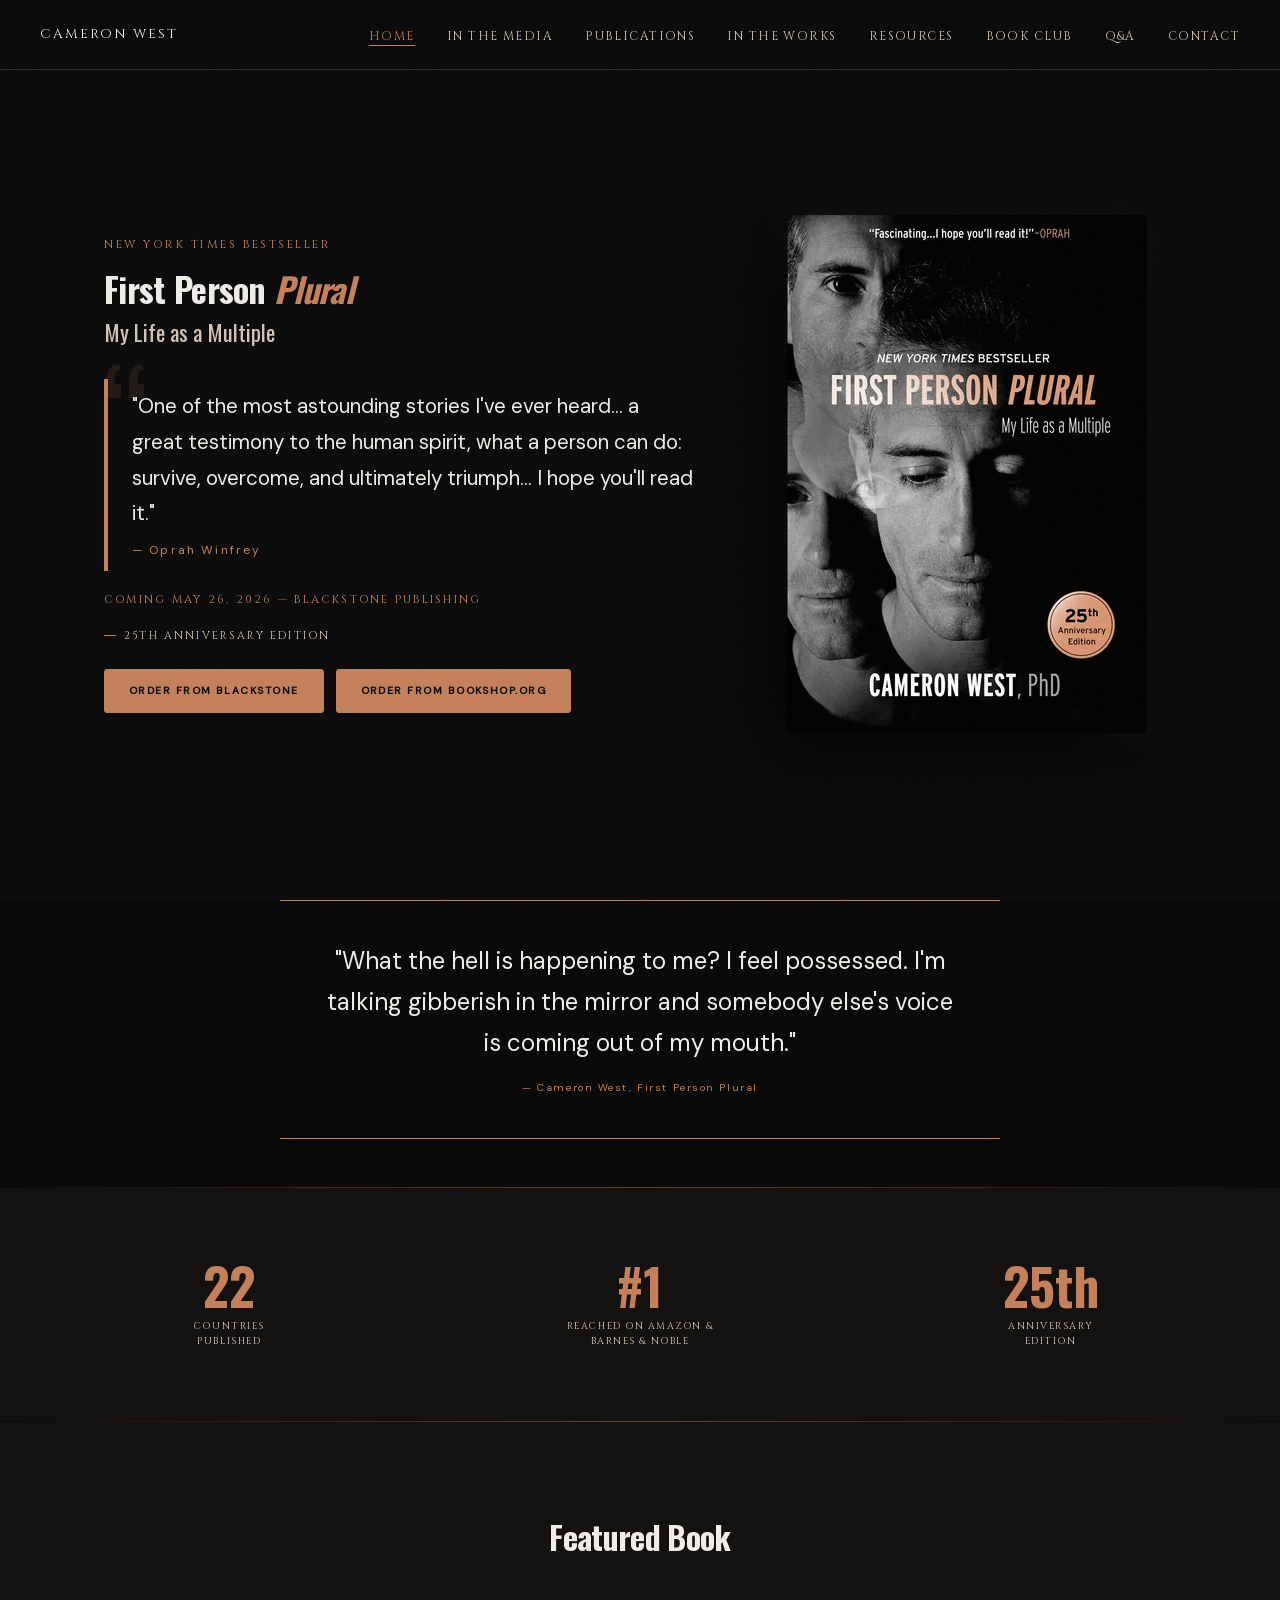
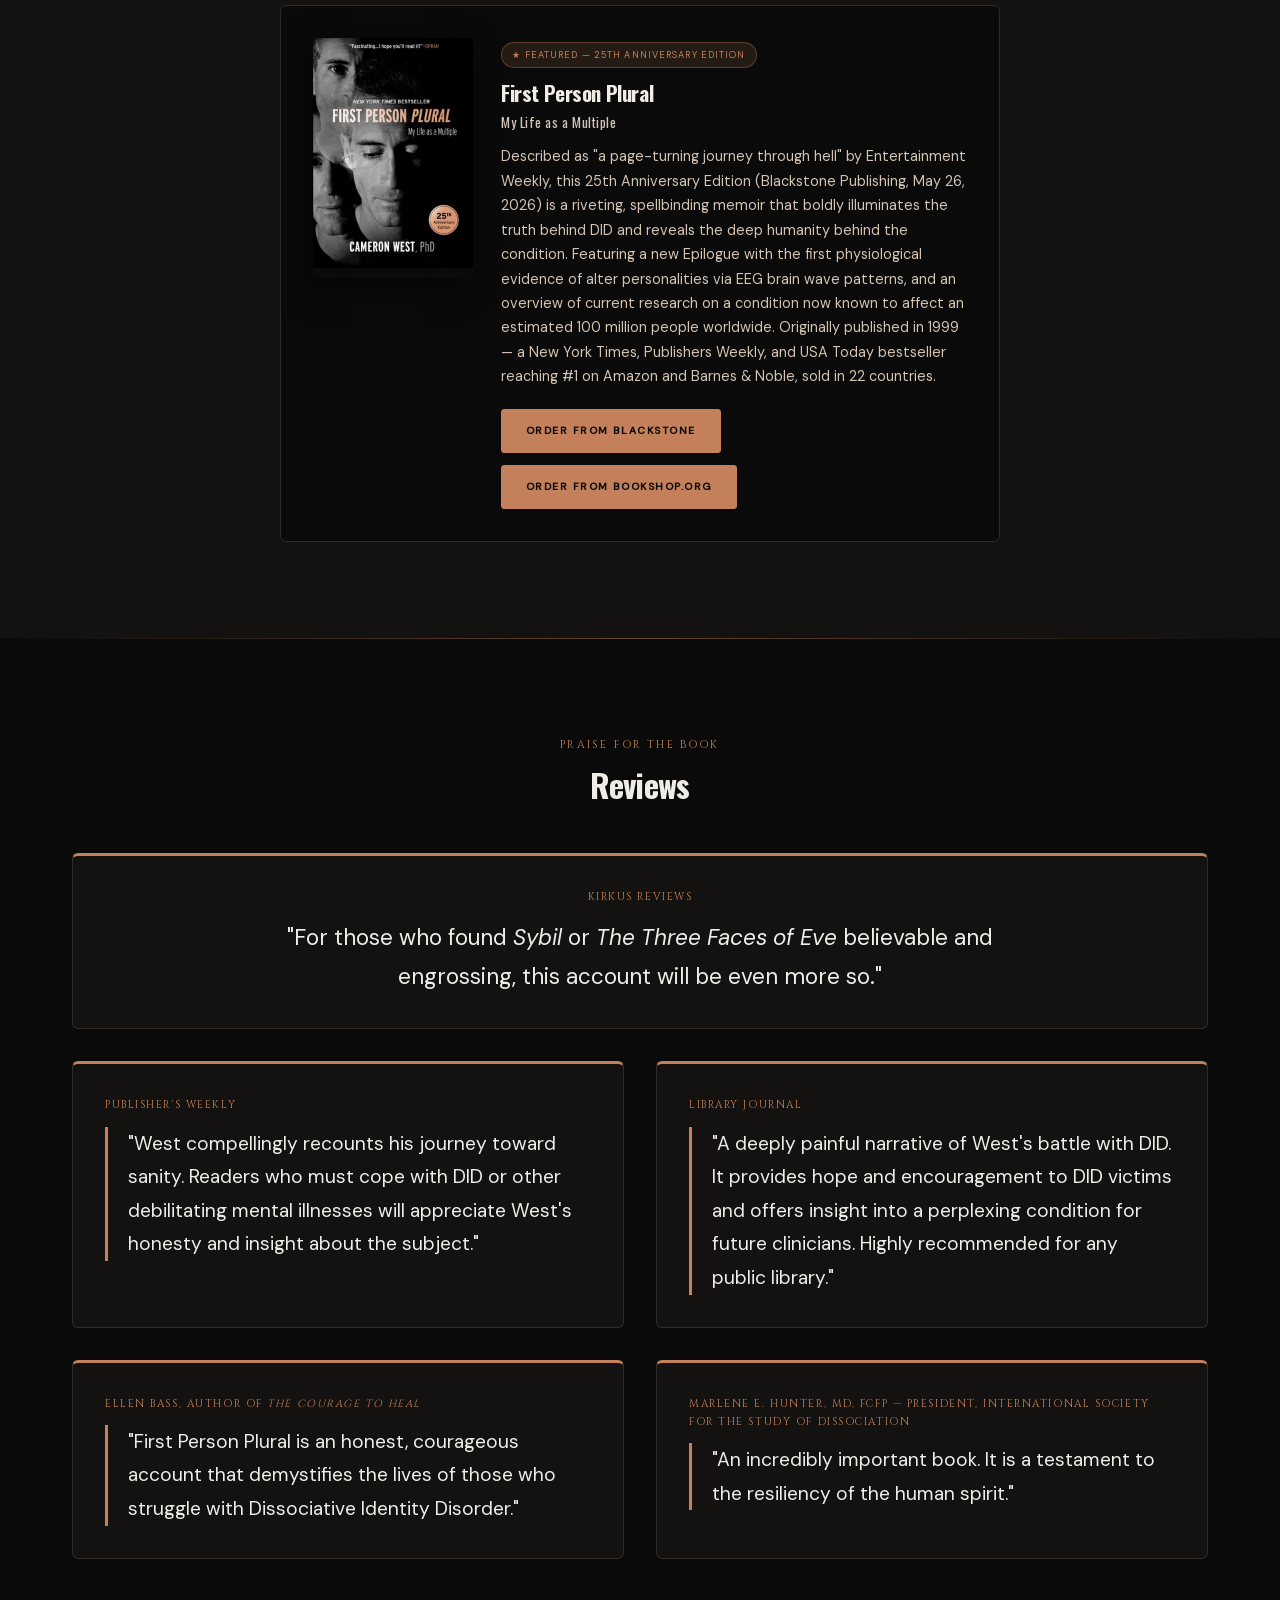
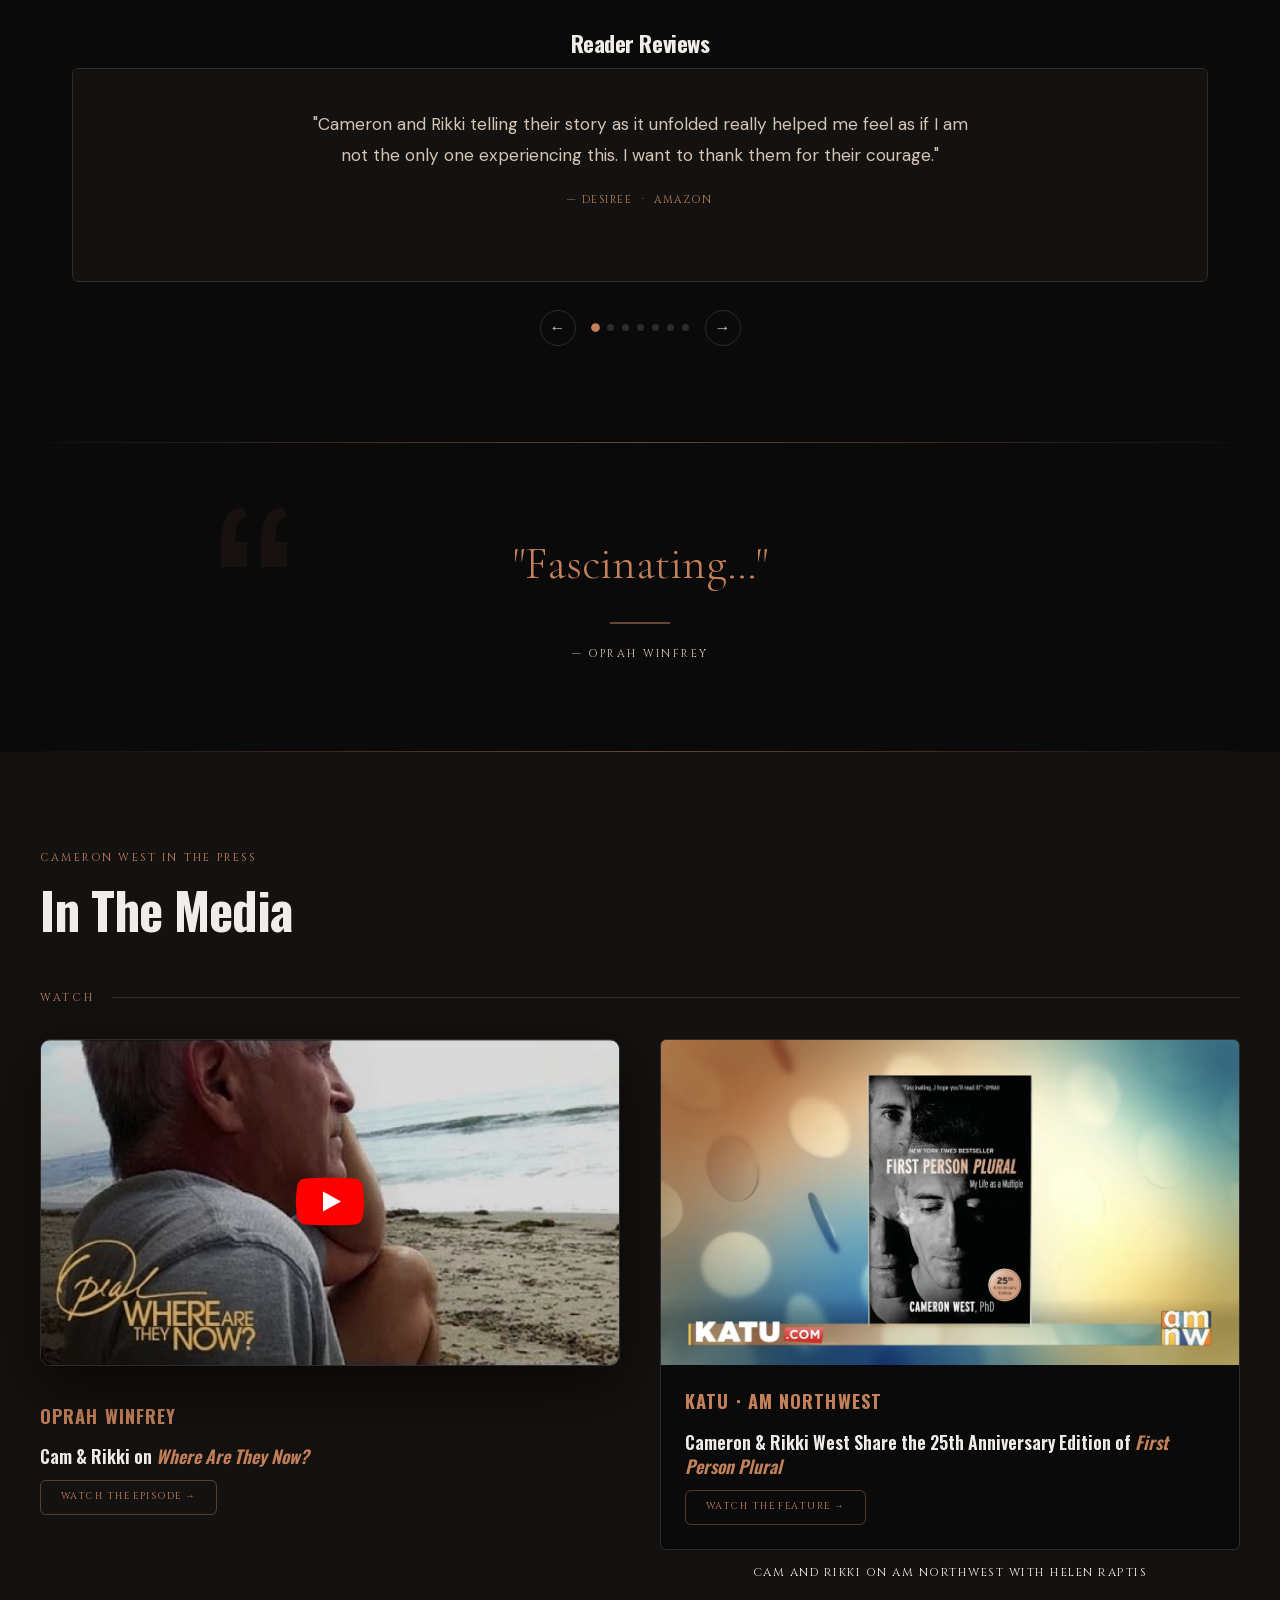
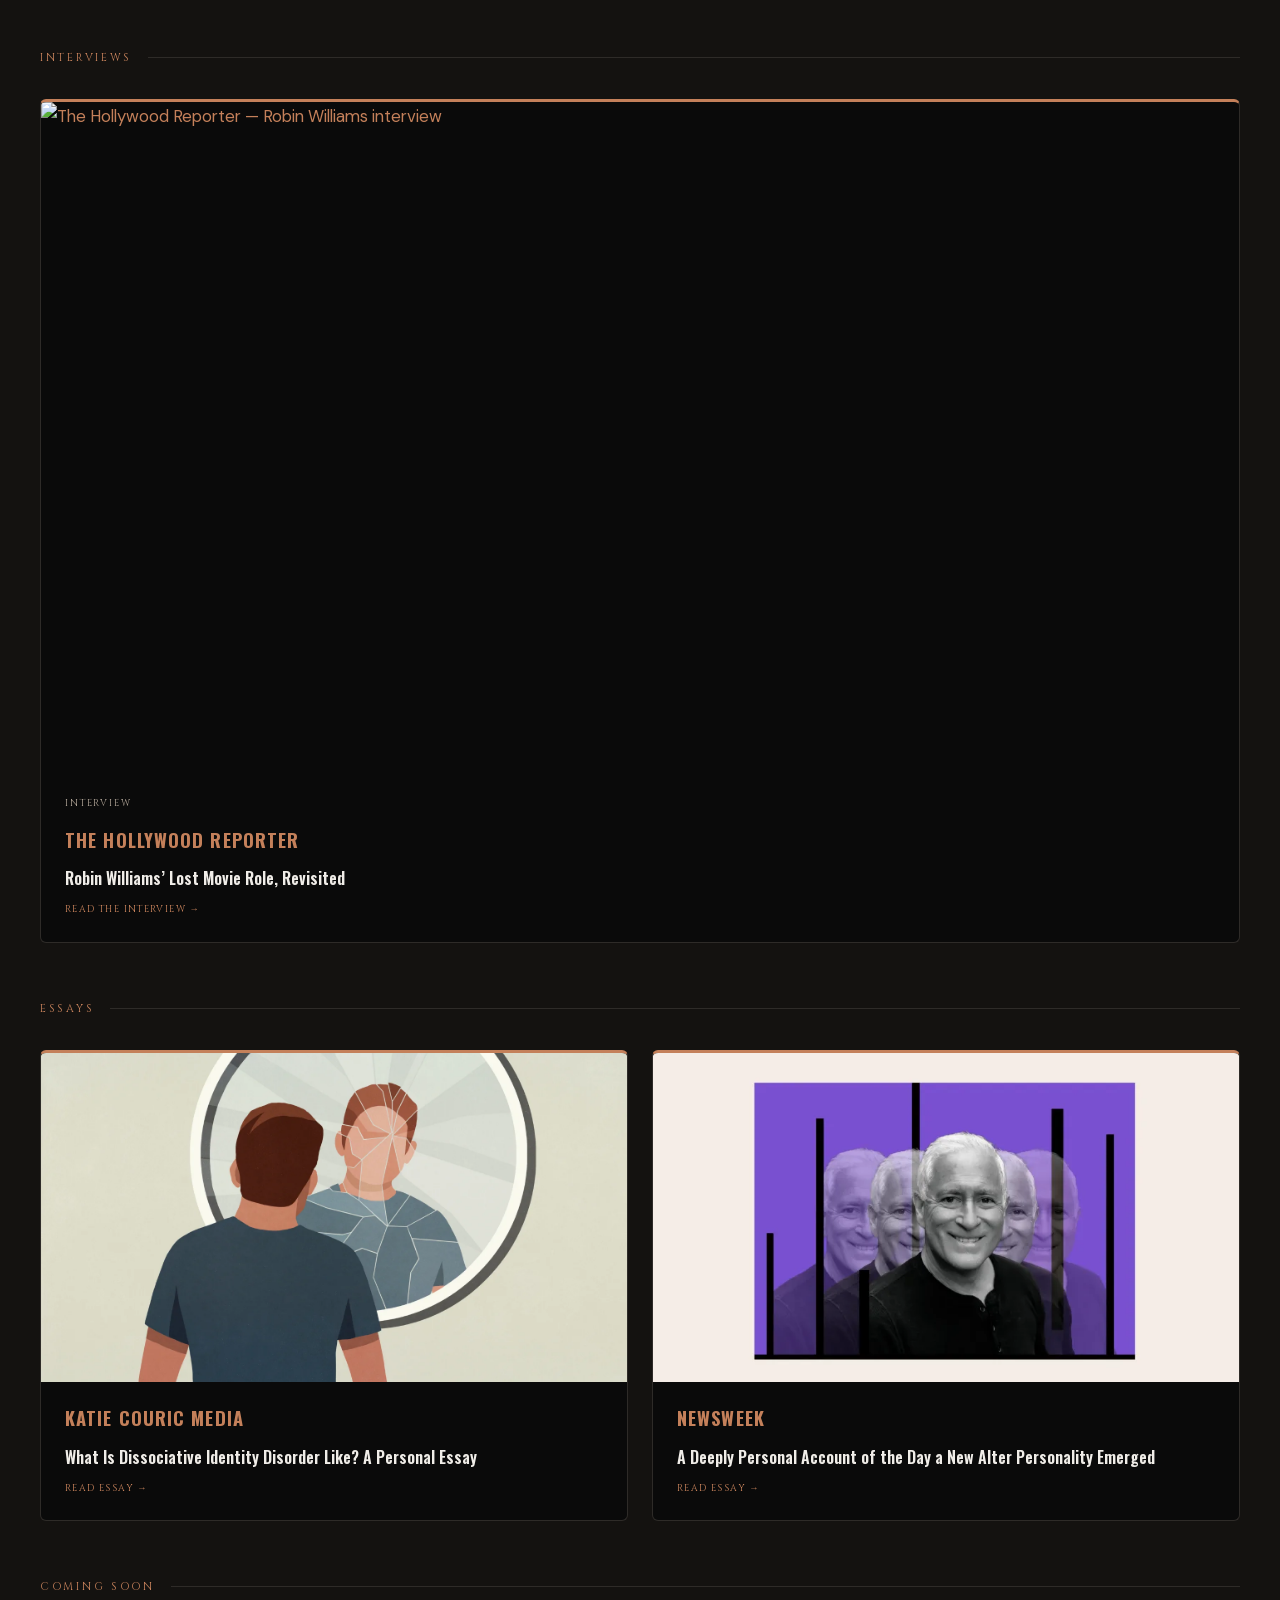
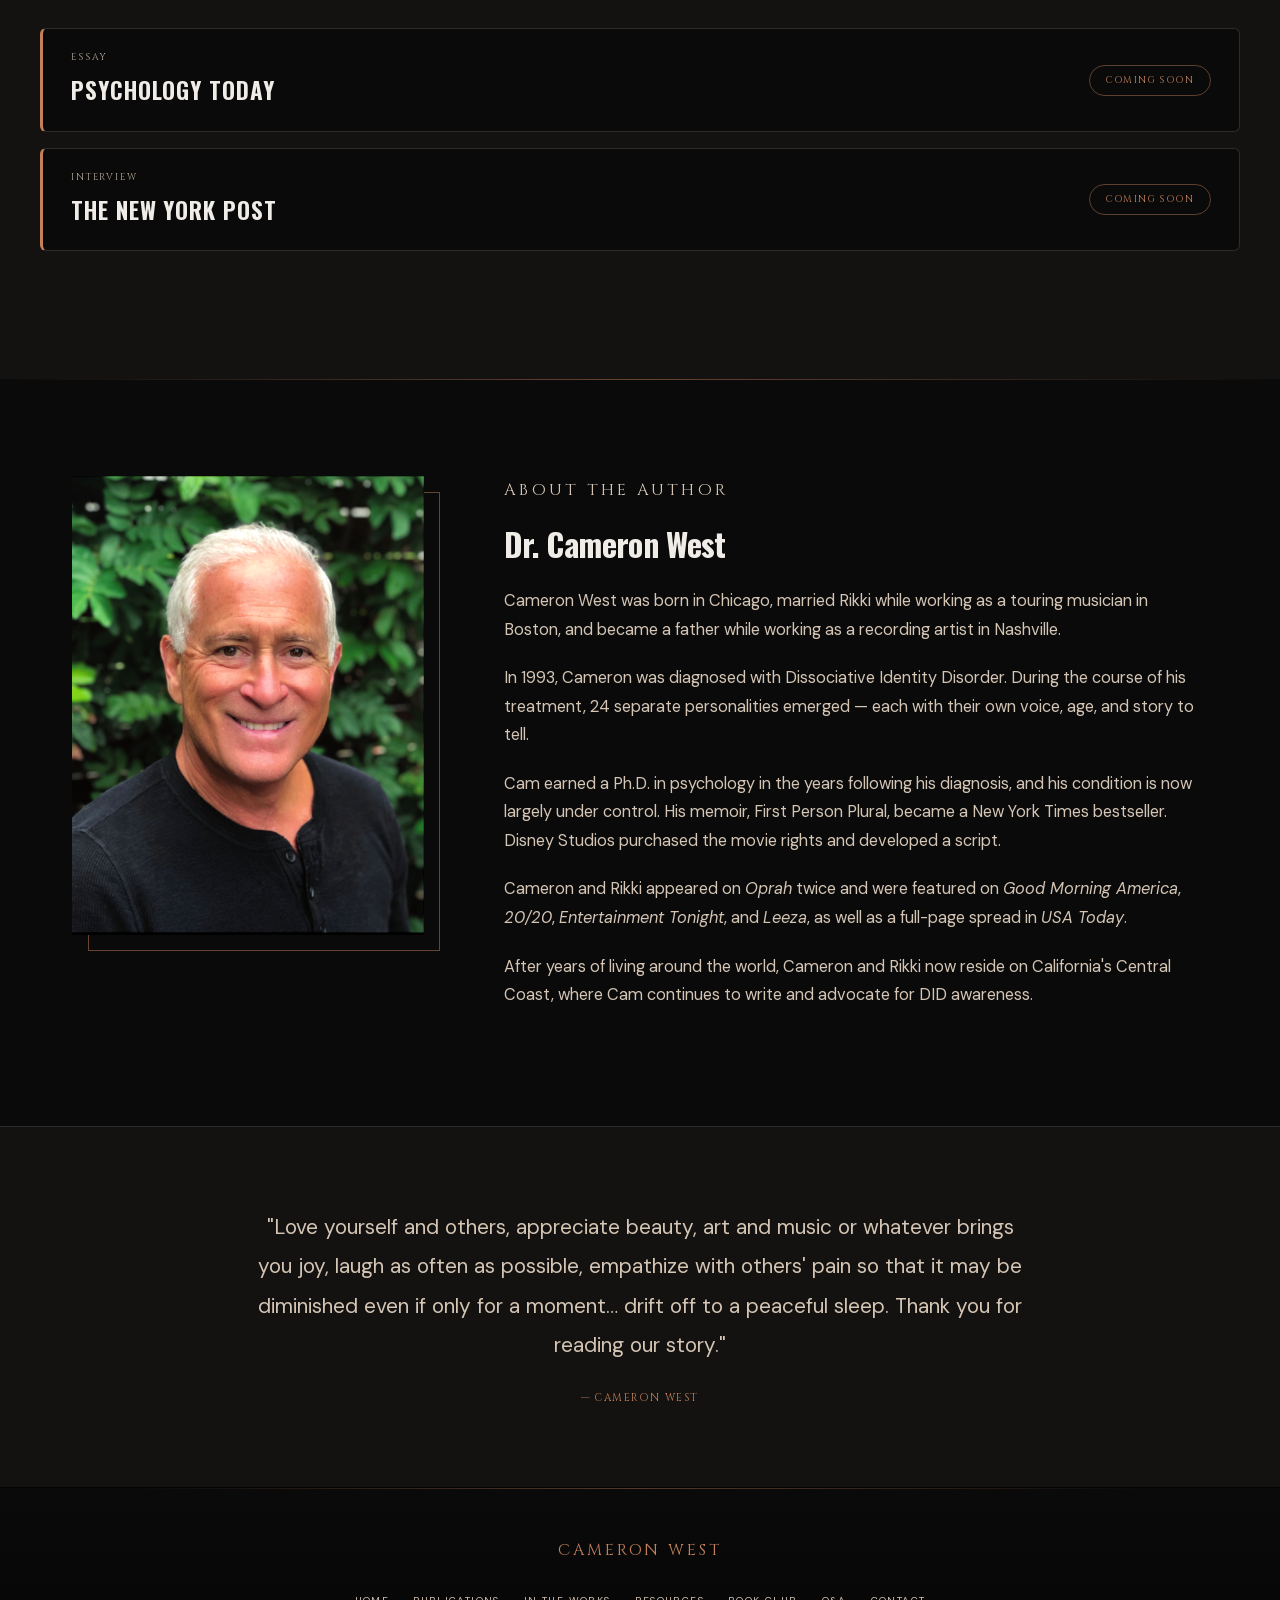
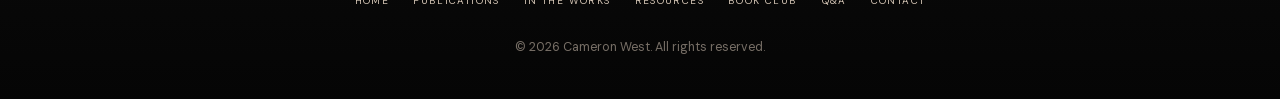
==== commit 1c6fb756: "fix: replace book cover with correct 25th Anniversary Edition Regenerate FPP.webp, FPP-360.webp, FPP" ====
--- a/index.html
+++ b/index.html
@@ -16,7 +16,7 @@
   <meta property="og:description"  content="New York Times bestselling memoir by Cameron West, PhD — a riveting account of life with Dissociative Identity Disorder. Oprah's Pick. 25th Anniversary Edition out May 26, 2026." />
   <meta property="og:image"        content="https://cameronwestauthor.com/img/firstpersonplural.png" />
   <meta property="og:image:width"  content="1868" />
-  <meta property="og:image:height" content="2800" />
+  <meta property="og:image:height" content="2688" />
   <meta property="og:site_name"    content="Cameron West Author" />
   <meta name="twitter:card"        content="summary_large_image" />
   <meta name="twitter:title"       content="Cameron West | First Person Plural" />
@@ -431,7 +431,7 @@
     .hero-cover {
       width: 100%;
       max-width: 360px;
-      aspect-ratio: 598 / 961;
+      aspect-ratio: 598 / 861;
       object-fit: cover;
       display: block;
       border-radius: var(--radius);
@@ -1562,7 +1562,7 @@
           <img src="img/FPP.png"
                alt="First Person Plural — Book Cover"
                class="hero-cover"
-               width="598" height="961"
+               width="598" height="861"
                fetchpriority="high" />
         </picture>
       </div>
@@ -1613,7 +1613,7 @@
               <img src="img/FPP-cover-medium.png"
                    alt="First Person Plural cover"
                    class="book-cover-thumb" loading="lazy"
-                   width="488" height="732" />
+                   width="488" height="702" />
             </picture>
             <div class="book-info">
               <span class="book-tag">★ Featured — 25th Anniversary Edition</span>
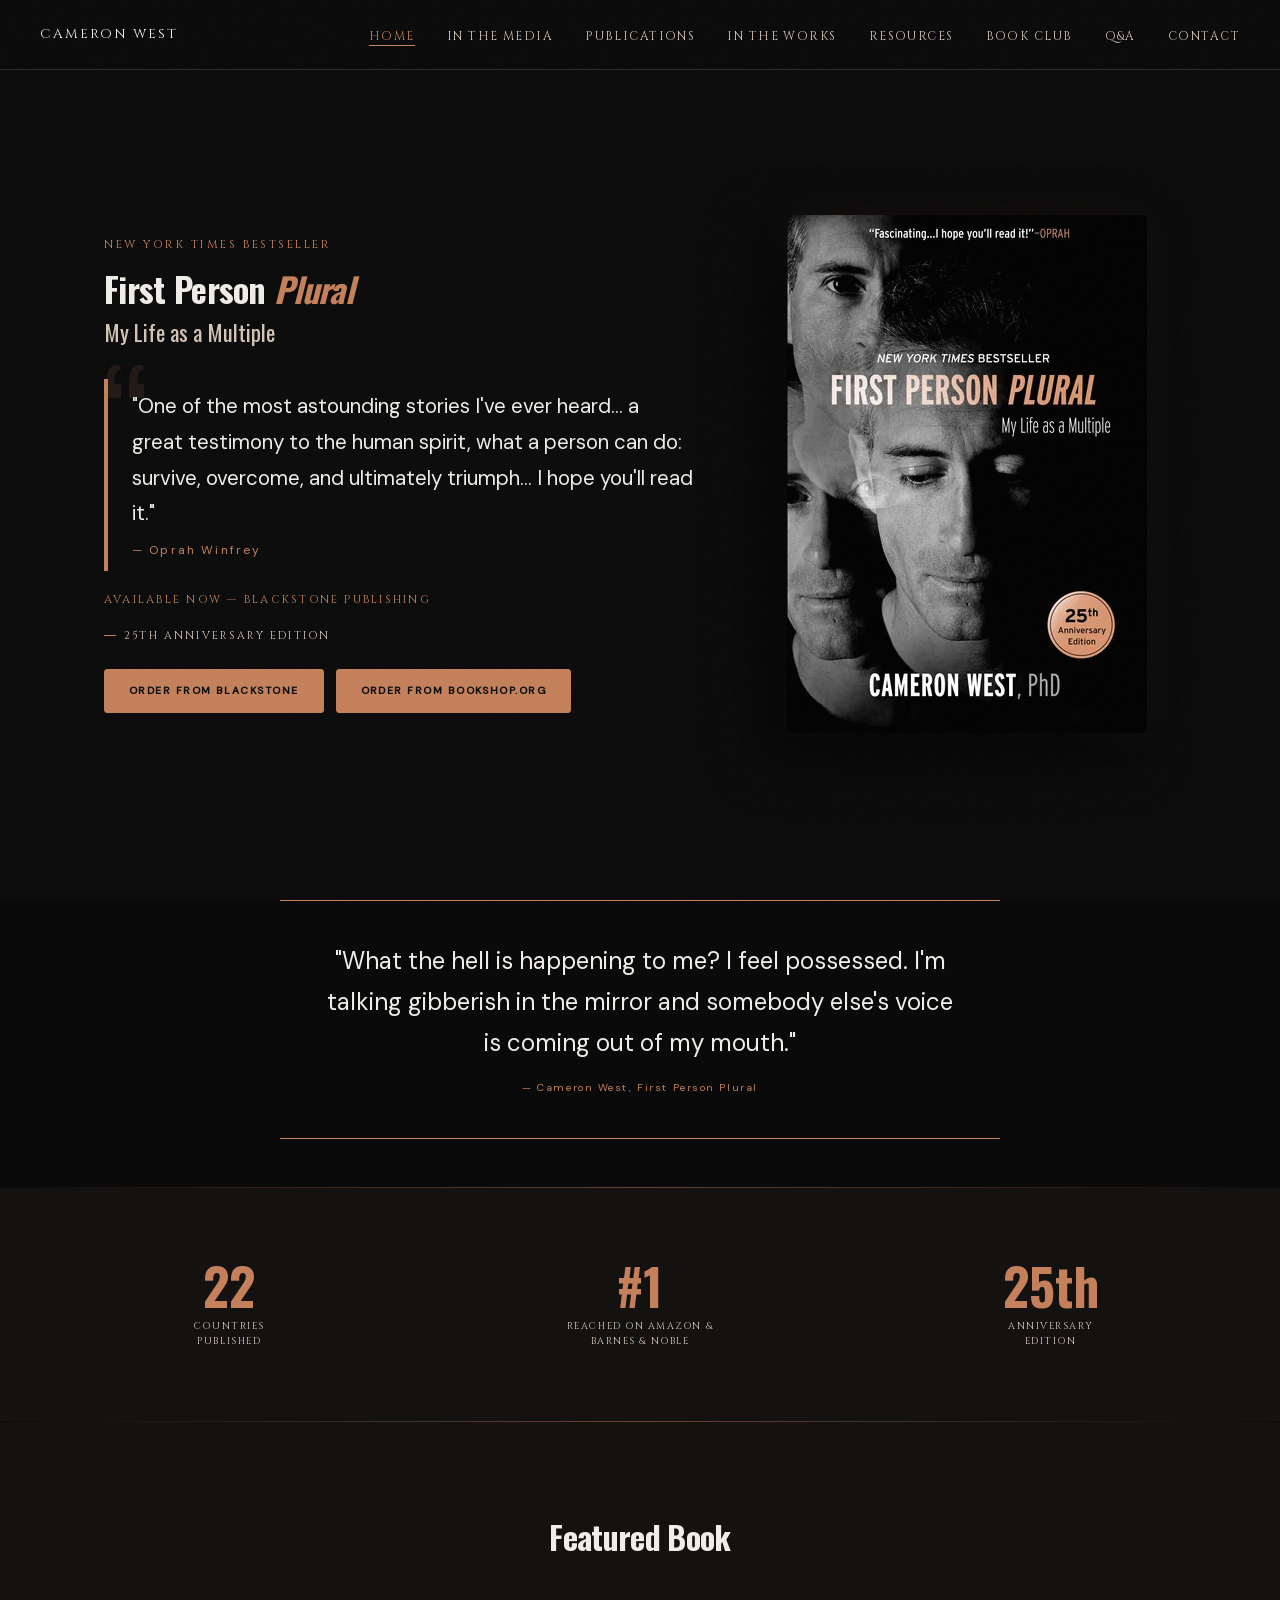
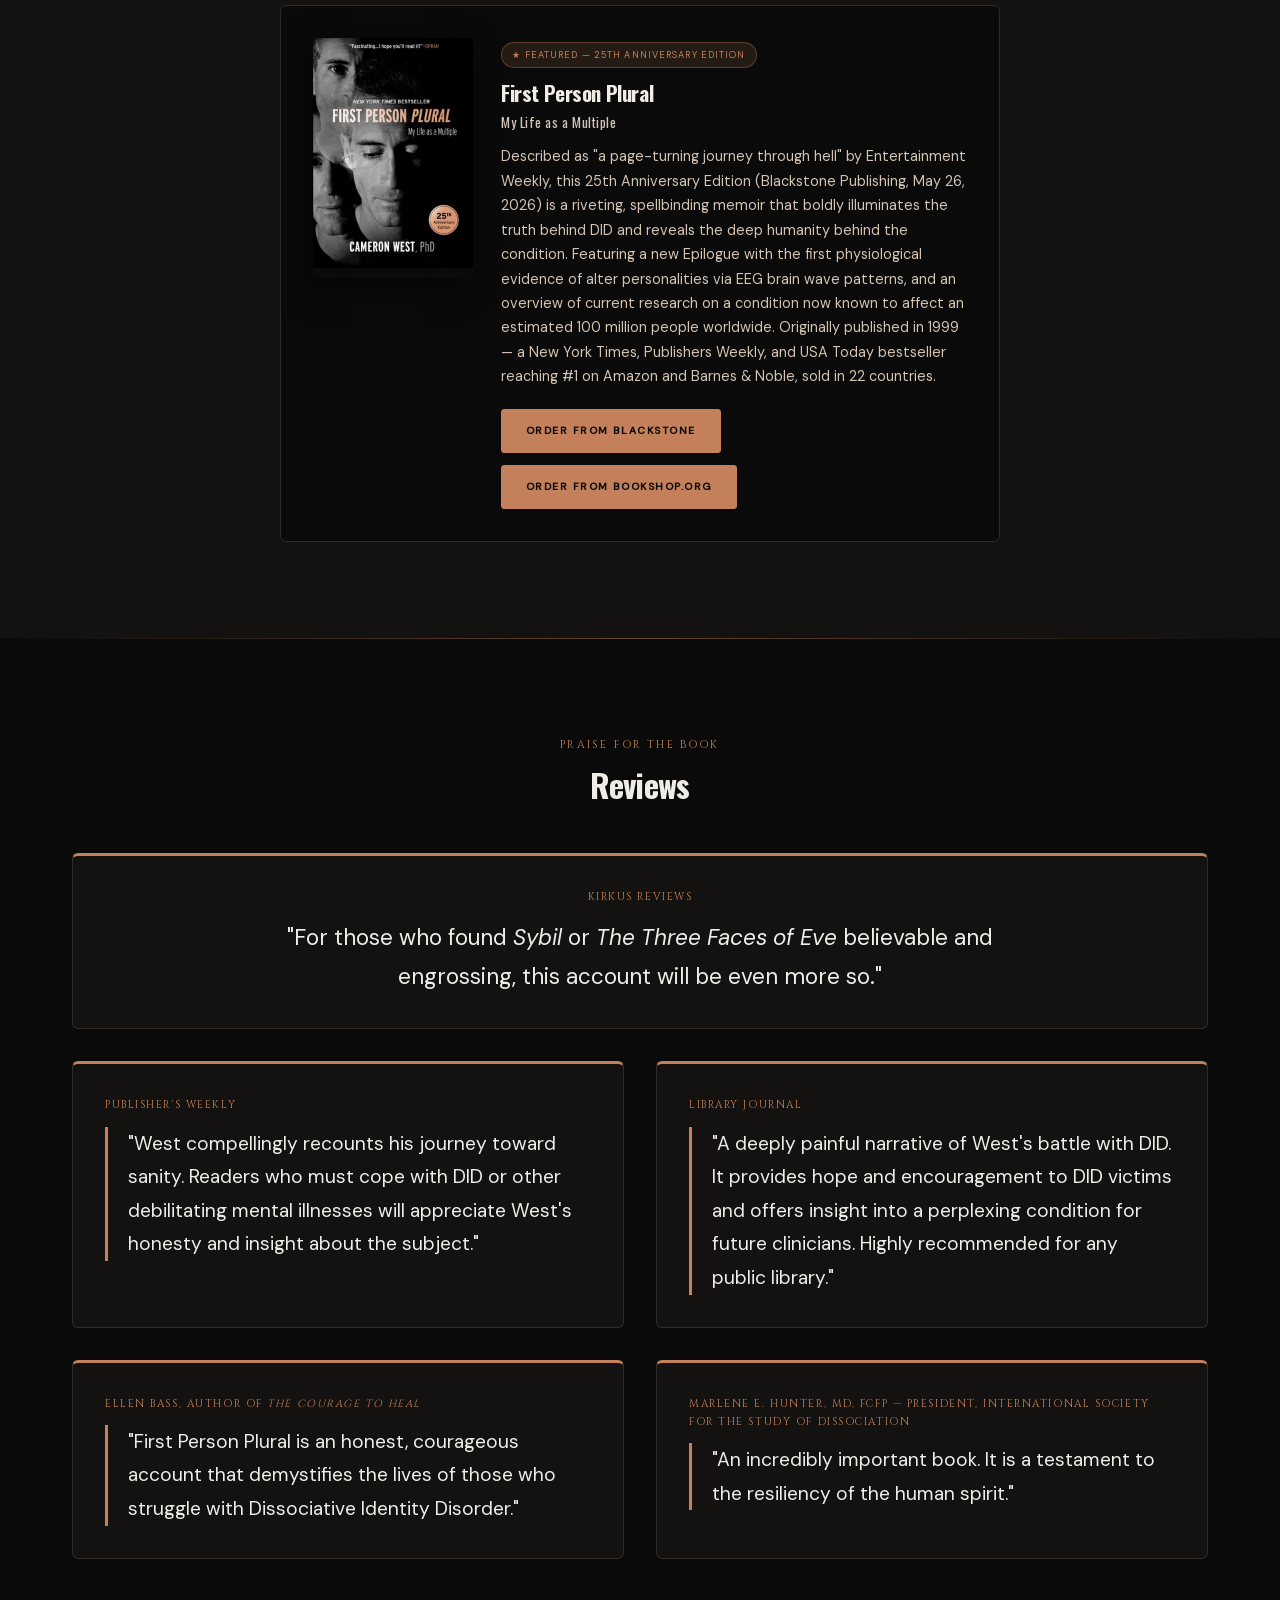
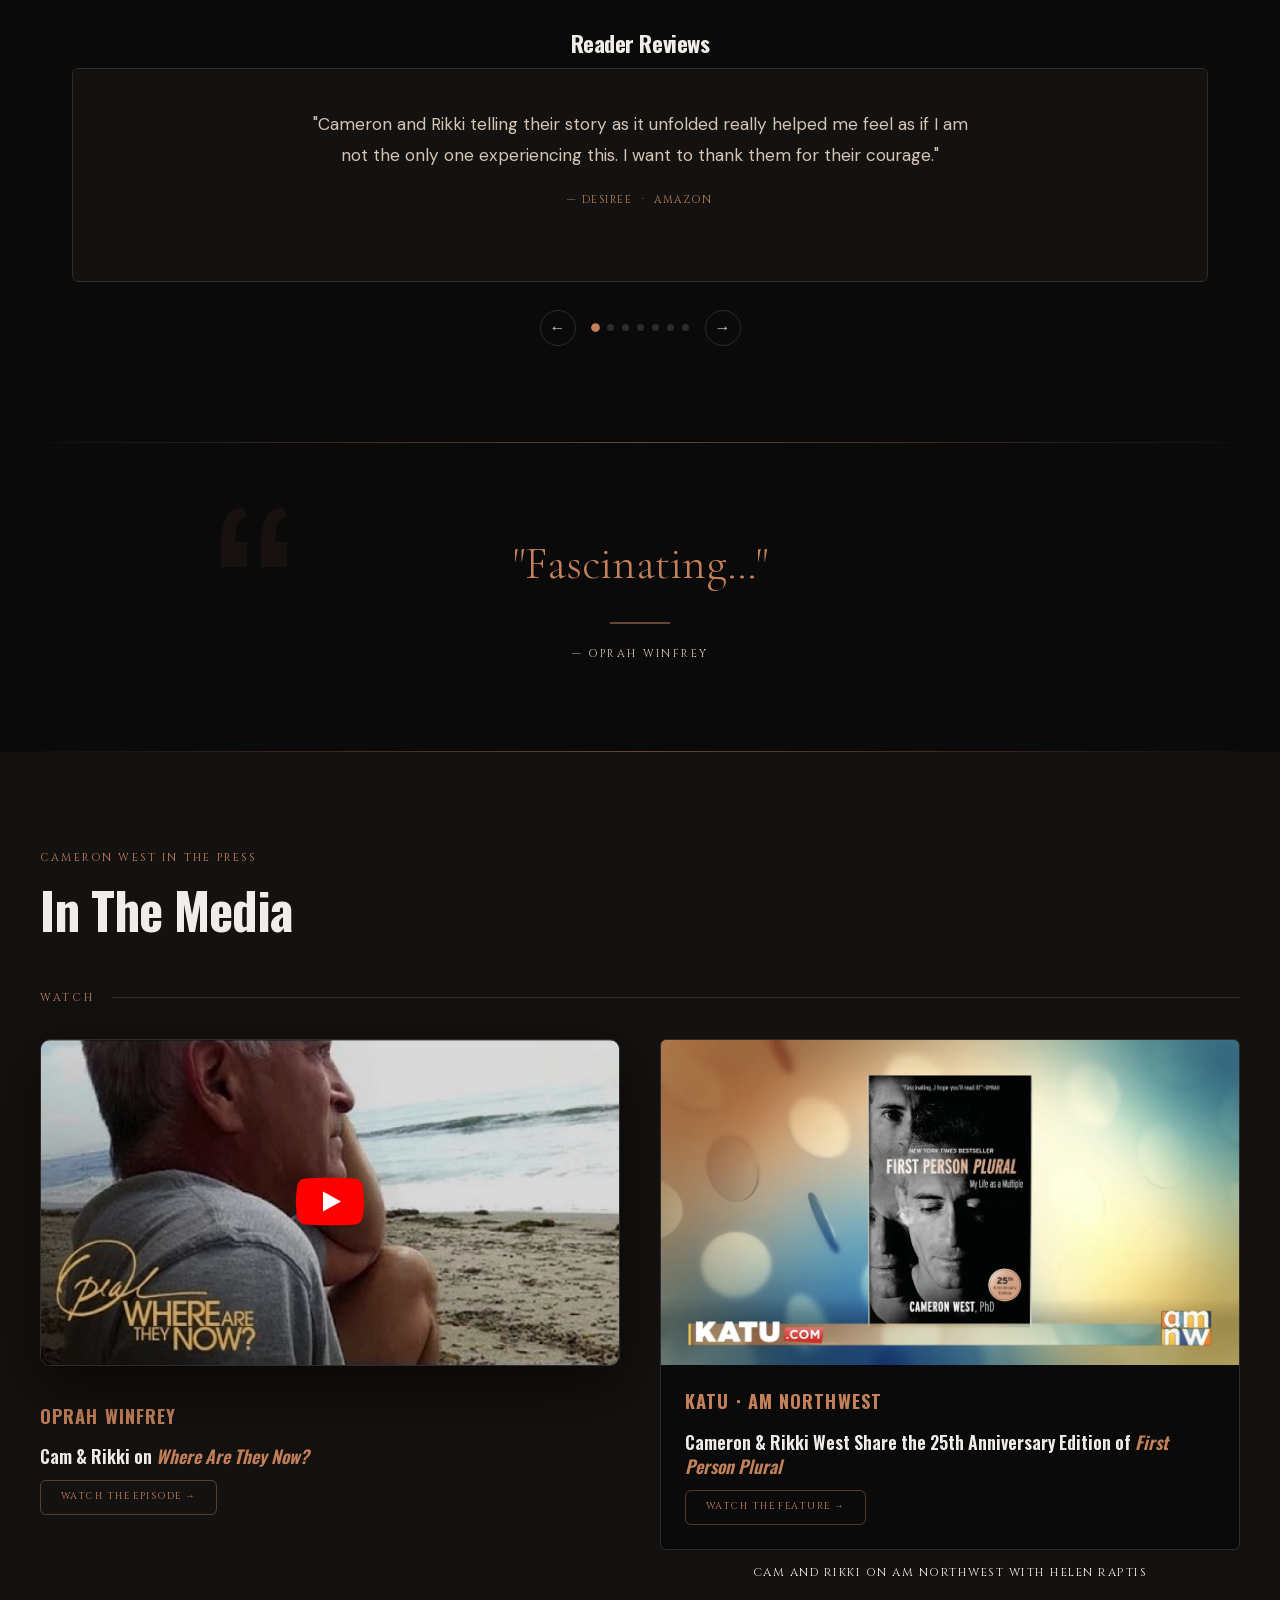
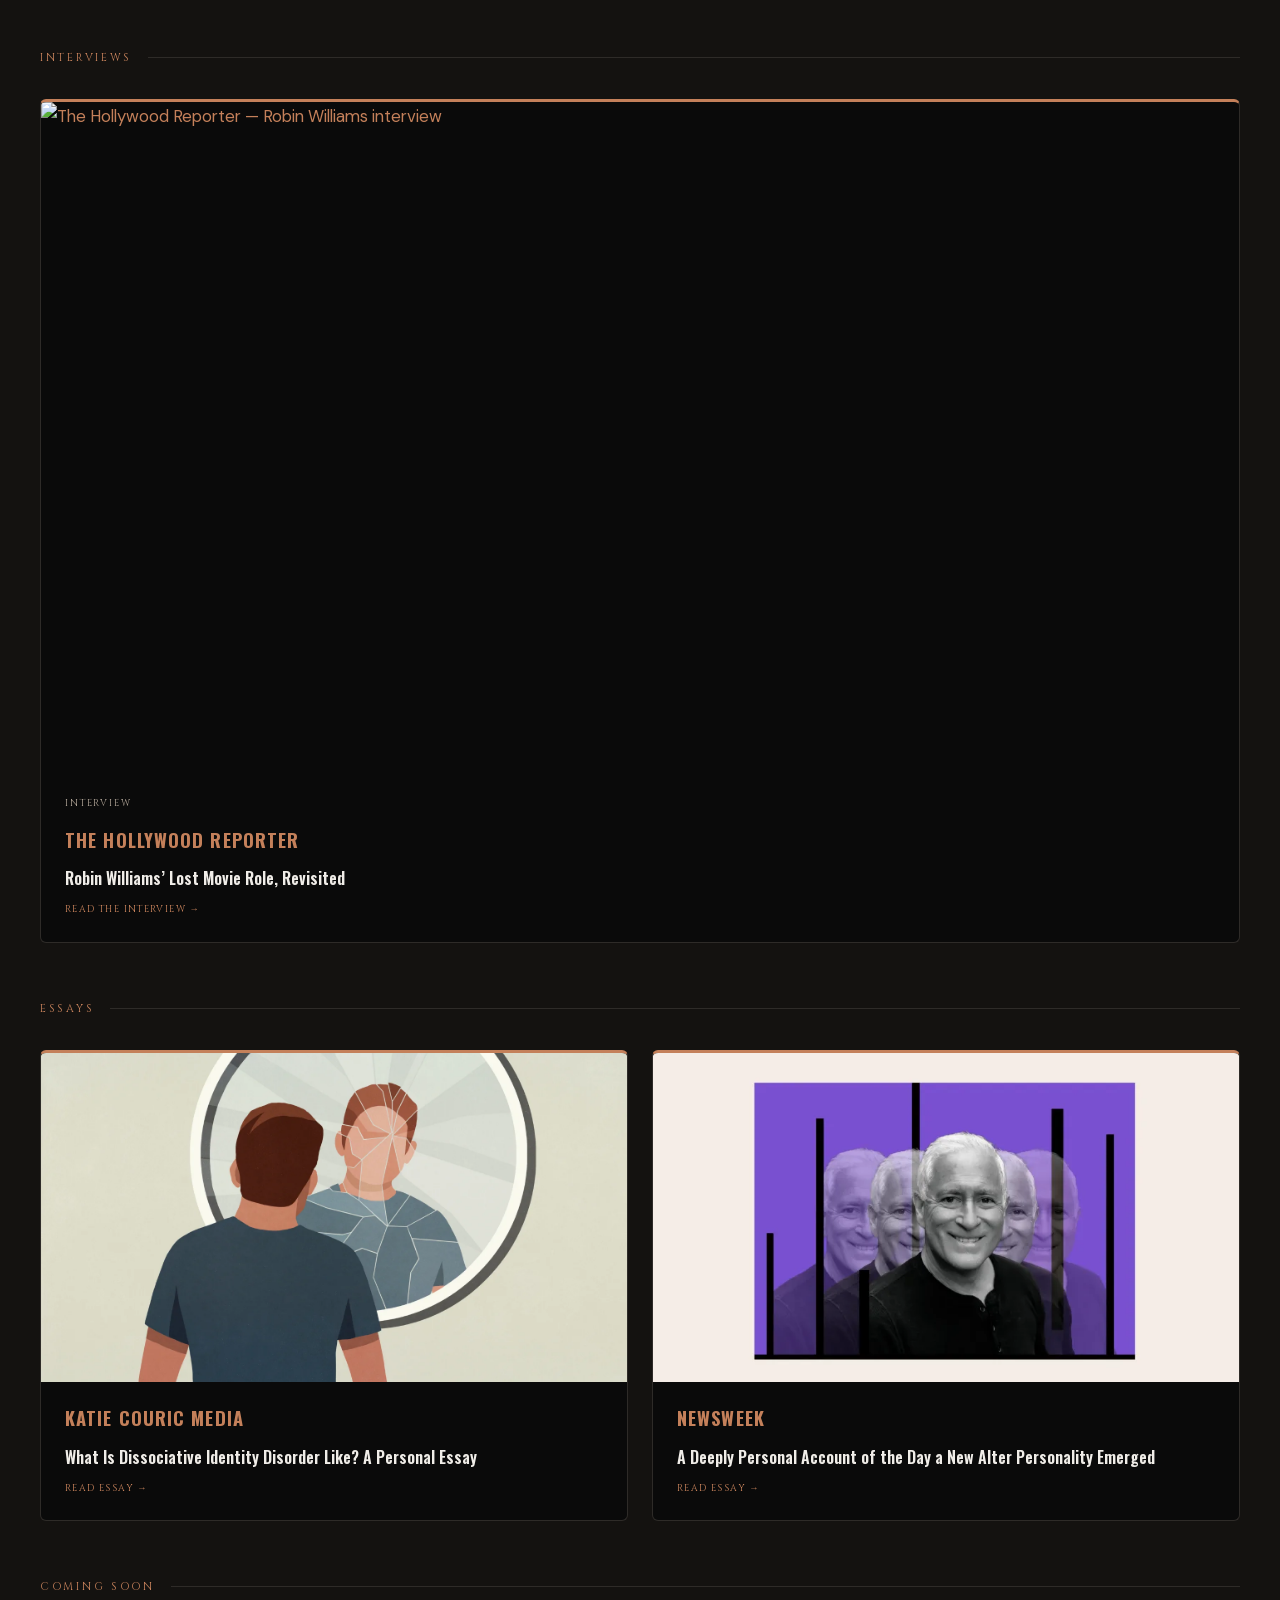
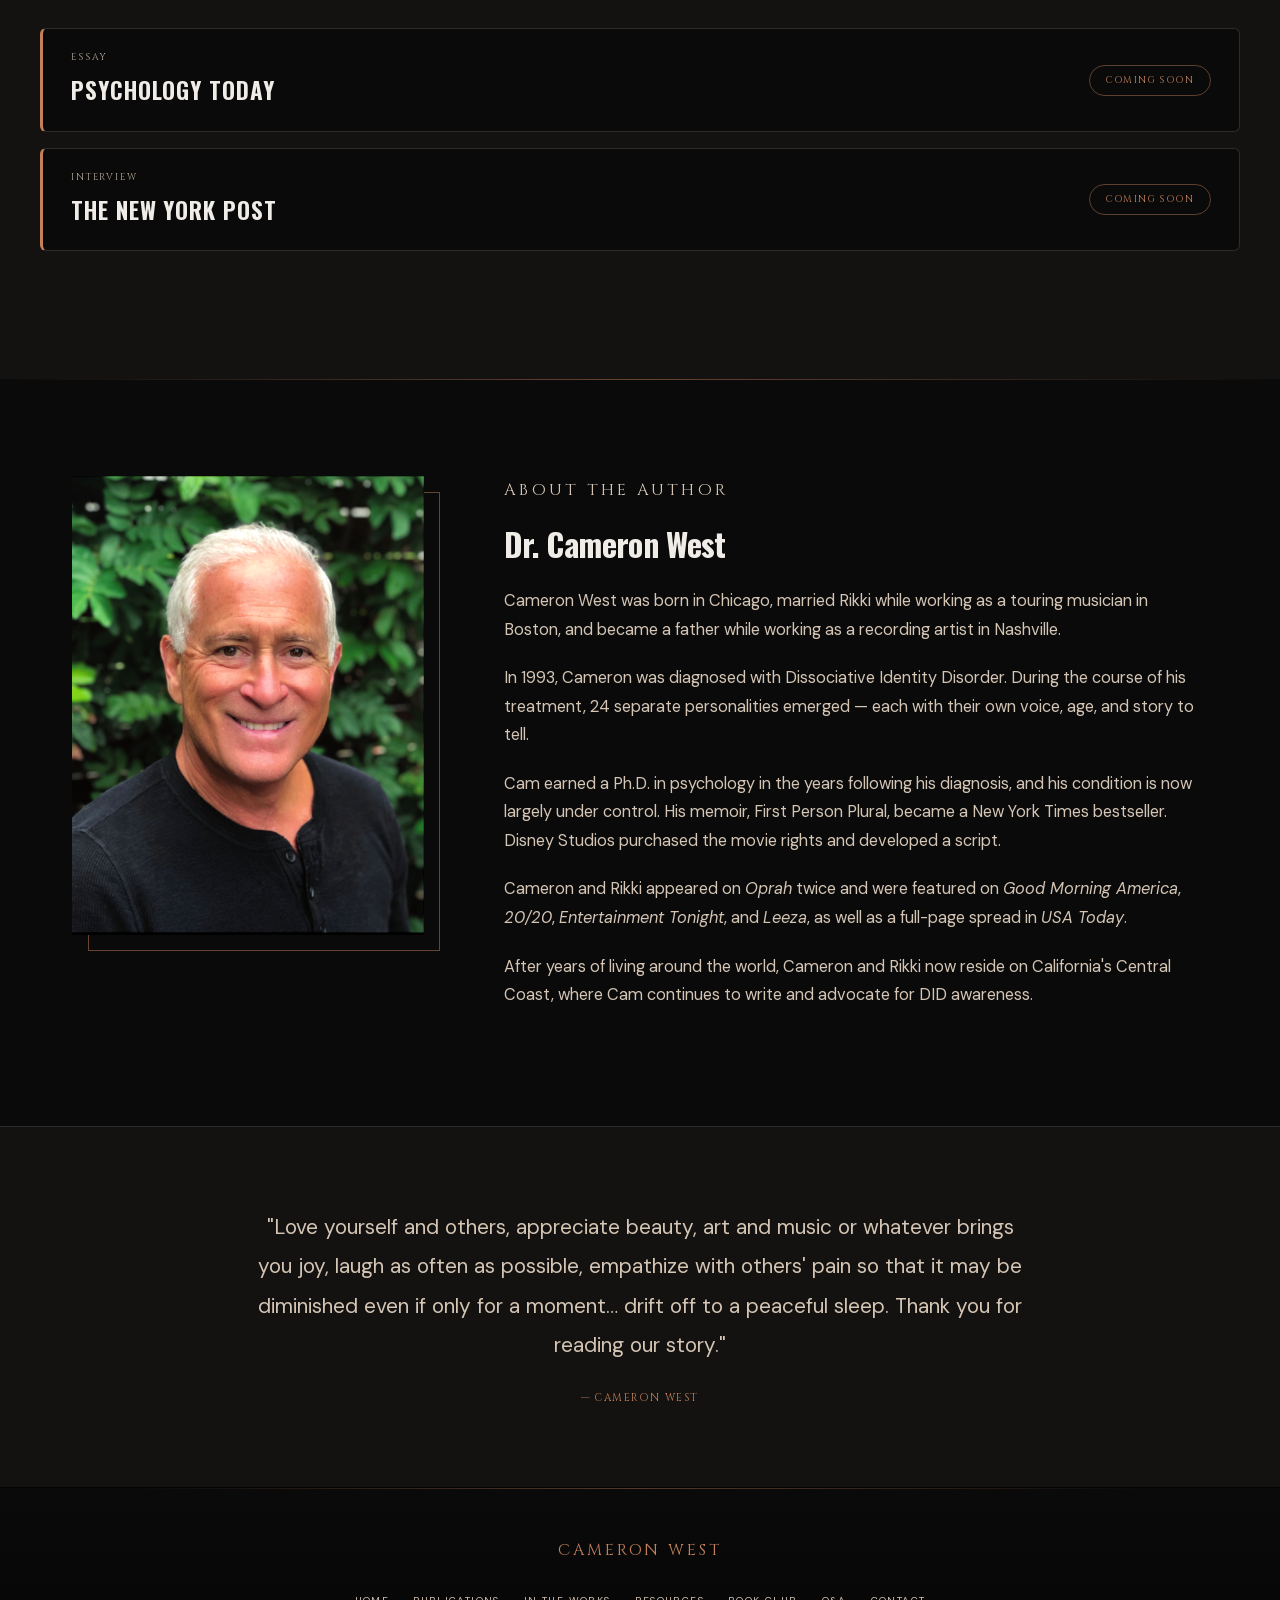
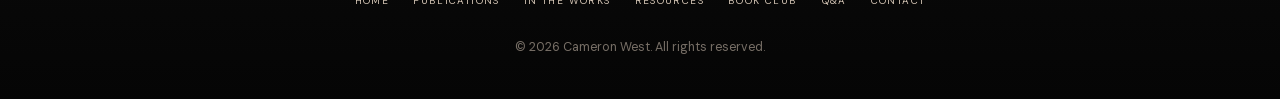
==== commit 0a06b771: "feat: mark 25th Anniversary Edition as available now Co-Authored-By: Claude Sonnet 4.6 <noreply@anth" ====
--- a/index.html
+++ b/index.html
@@ -1543,7 +1543,7 @@
           "One of the most astounding stories I've ever heard&hellip; a great testimony to the human spirit, what a person can do: survive, overcome, and ultimately triumph&hellip; I hope you'll read it."
           <cite>— Oprah Winfrey</cite>
         </blockquote>
-        <p class="hero-release">Coming May 26, 2026 &mdash; Blackstone Publishing</p>
+        <p class="hero-release">Available Now &mdash; Blackstone Publishing</p>
         <div class="hero-credentials">
           <span>25th Anniversary Edition</span>
         </div>
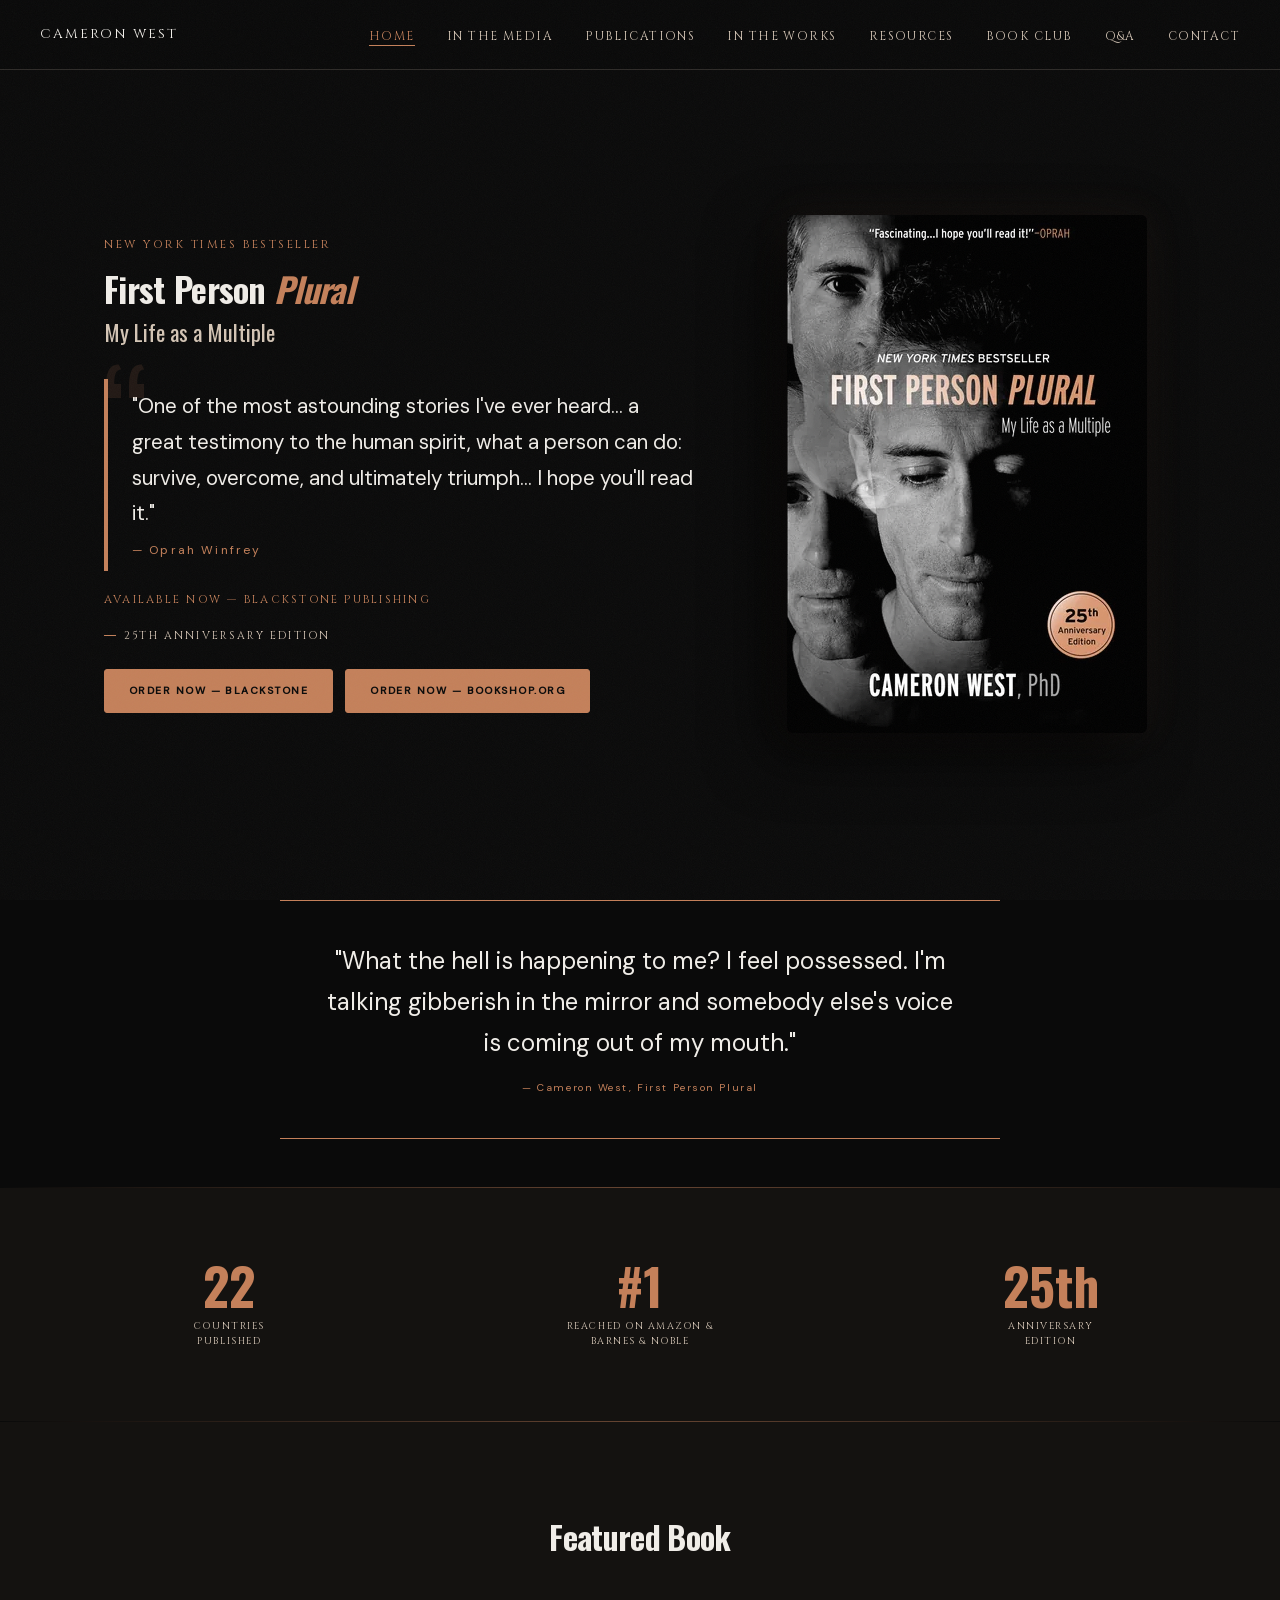
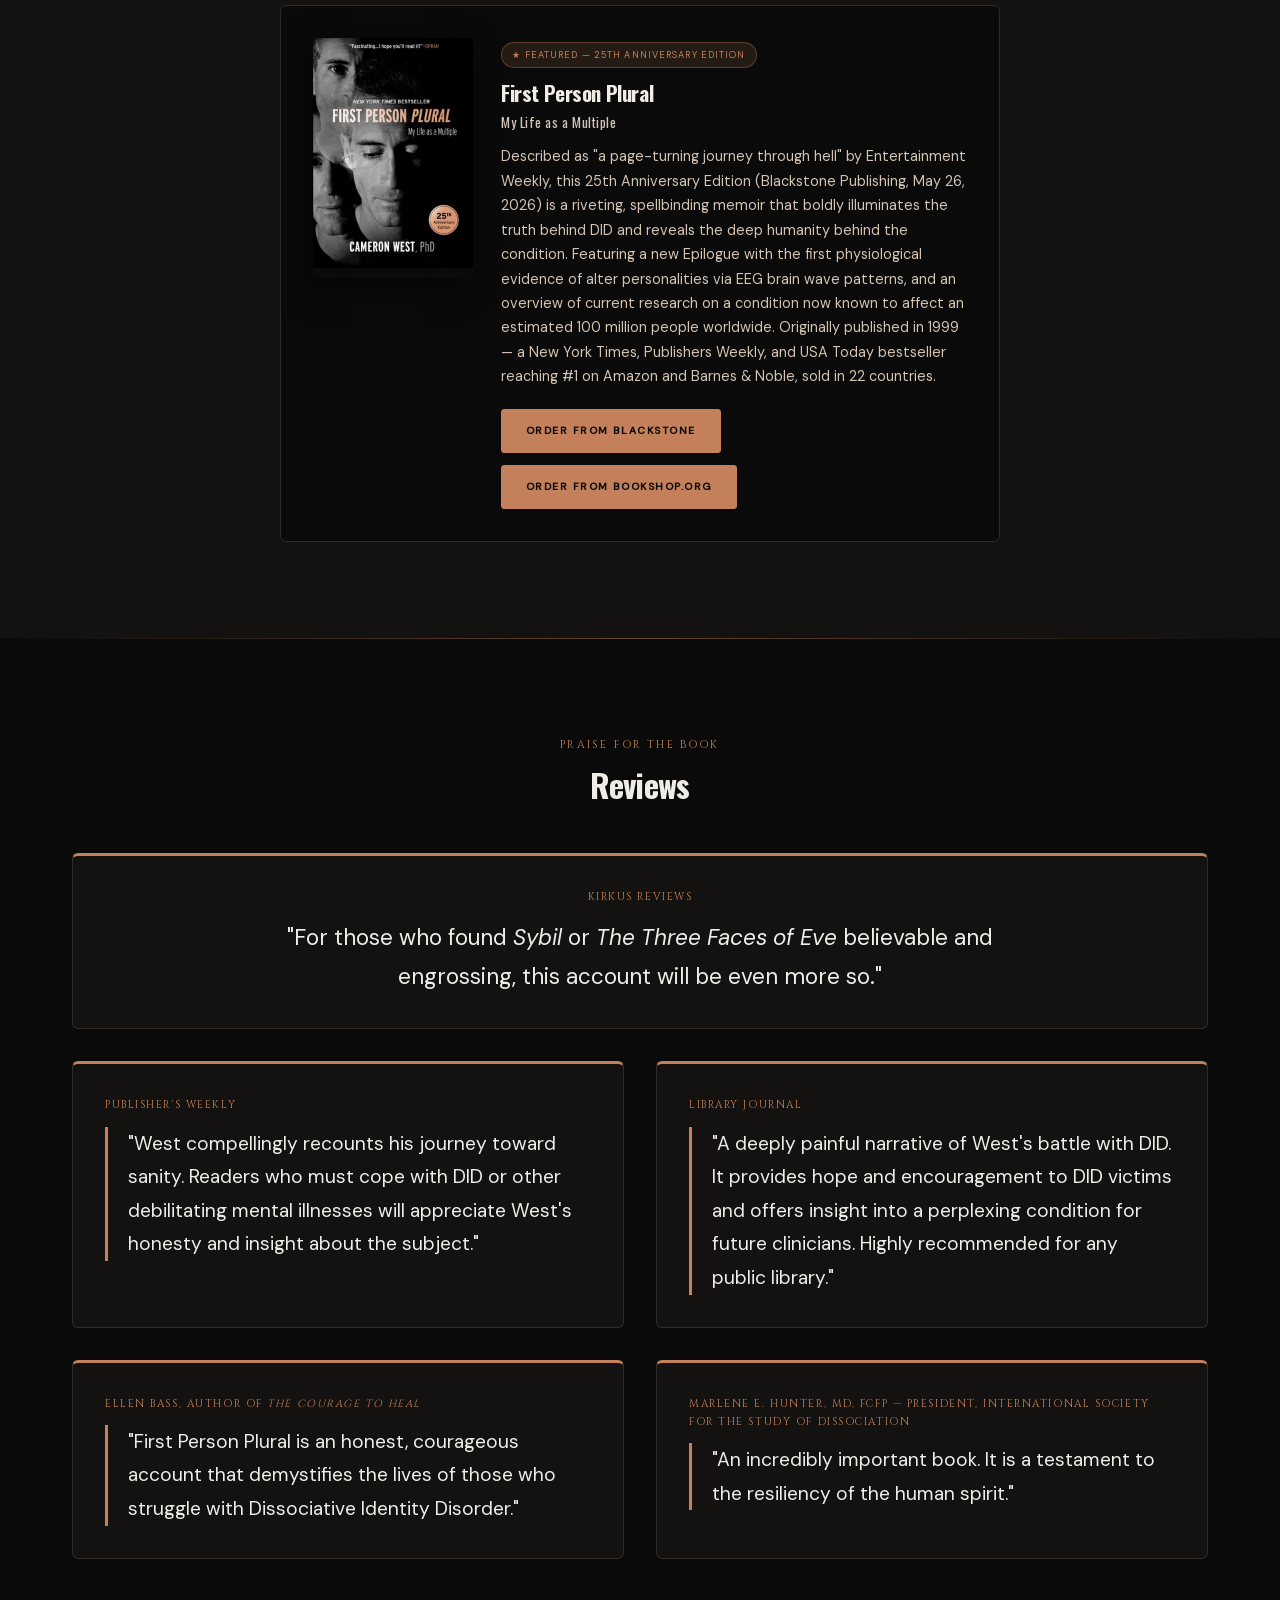
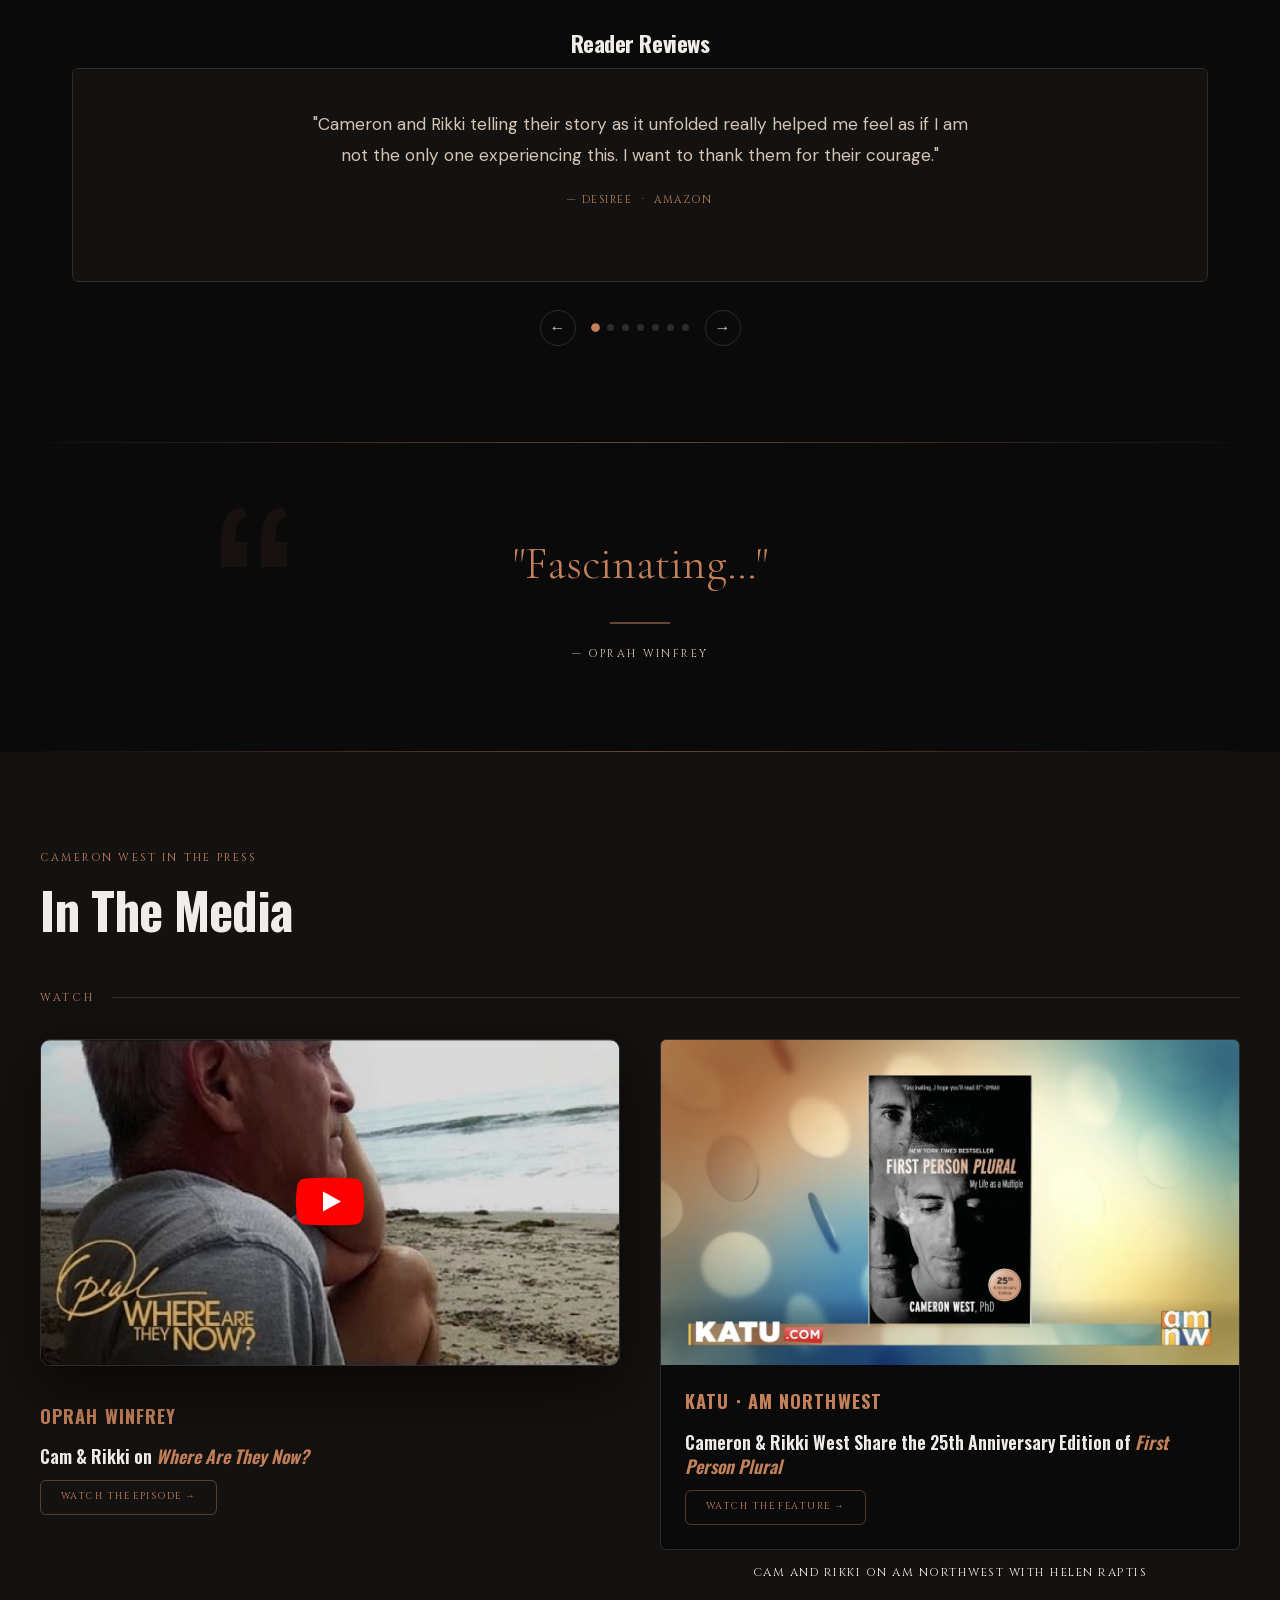
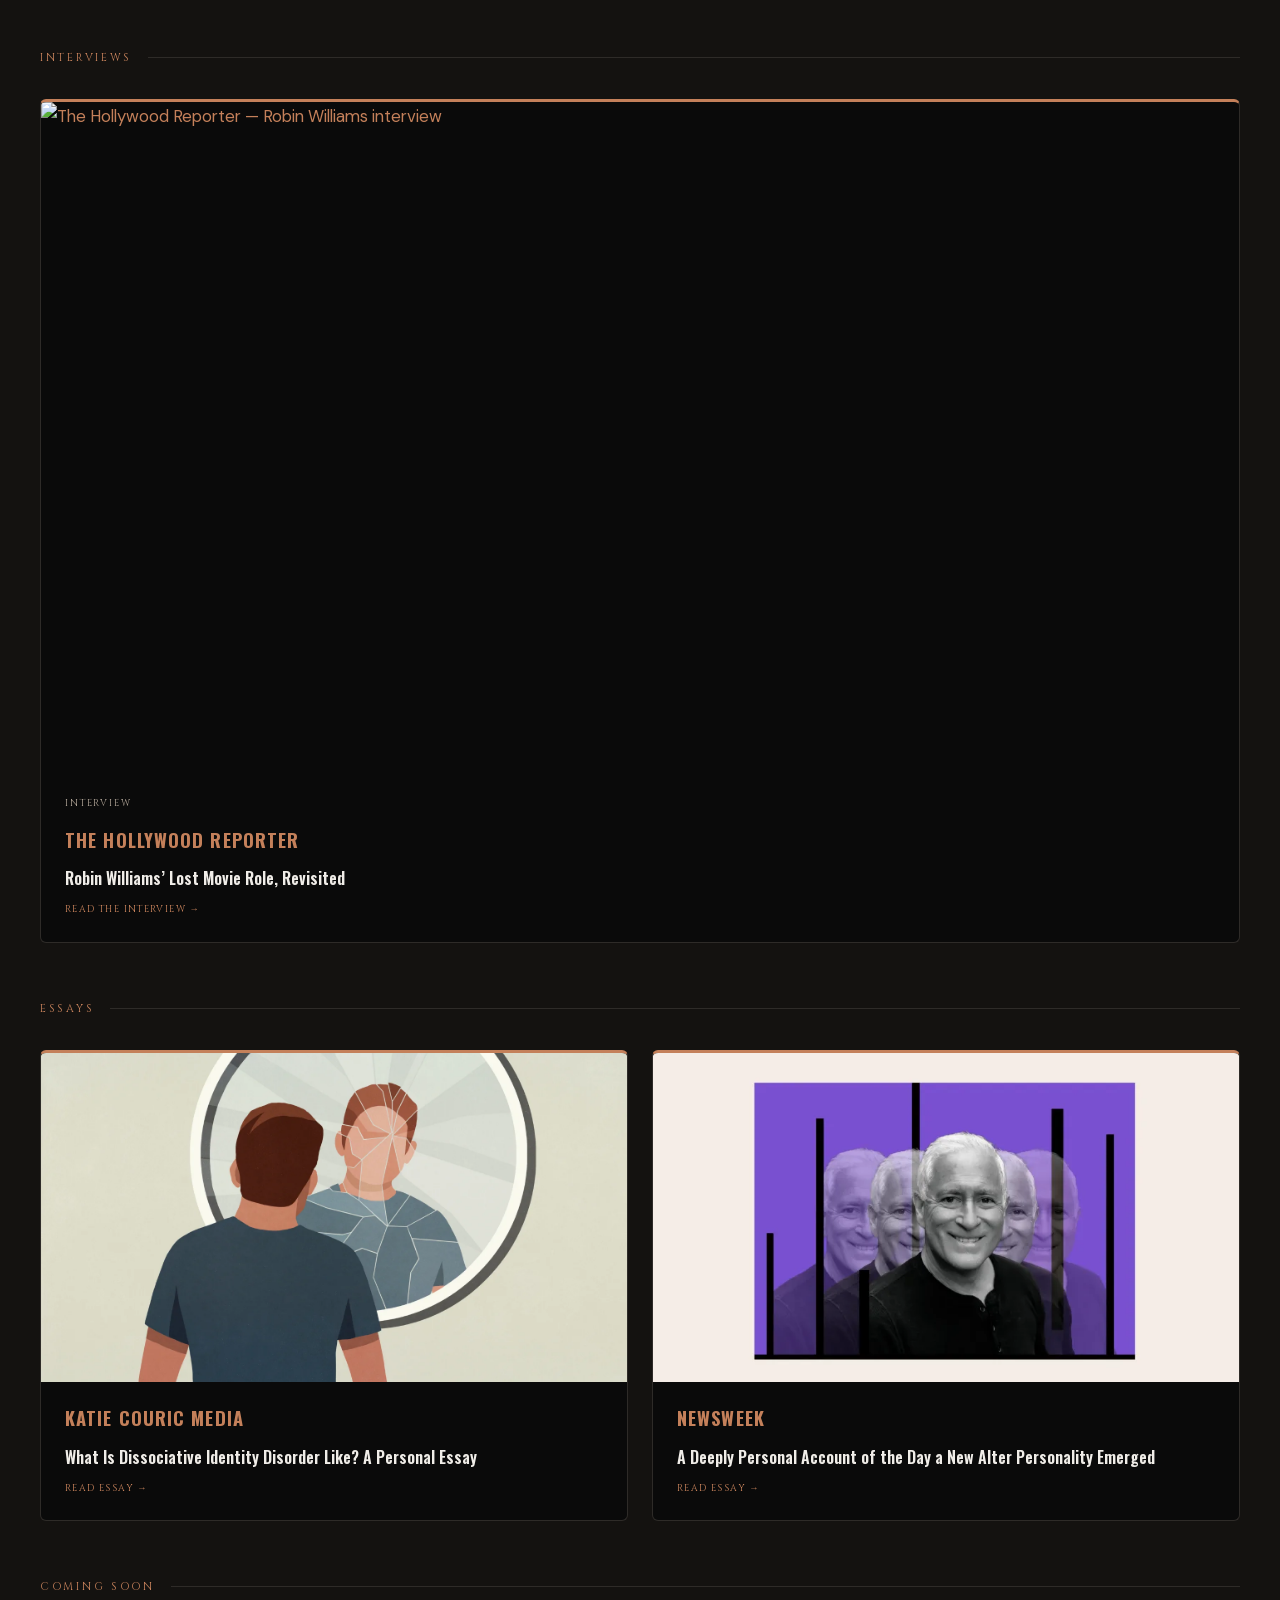
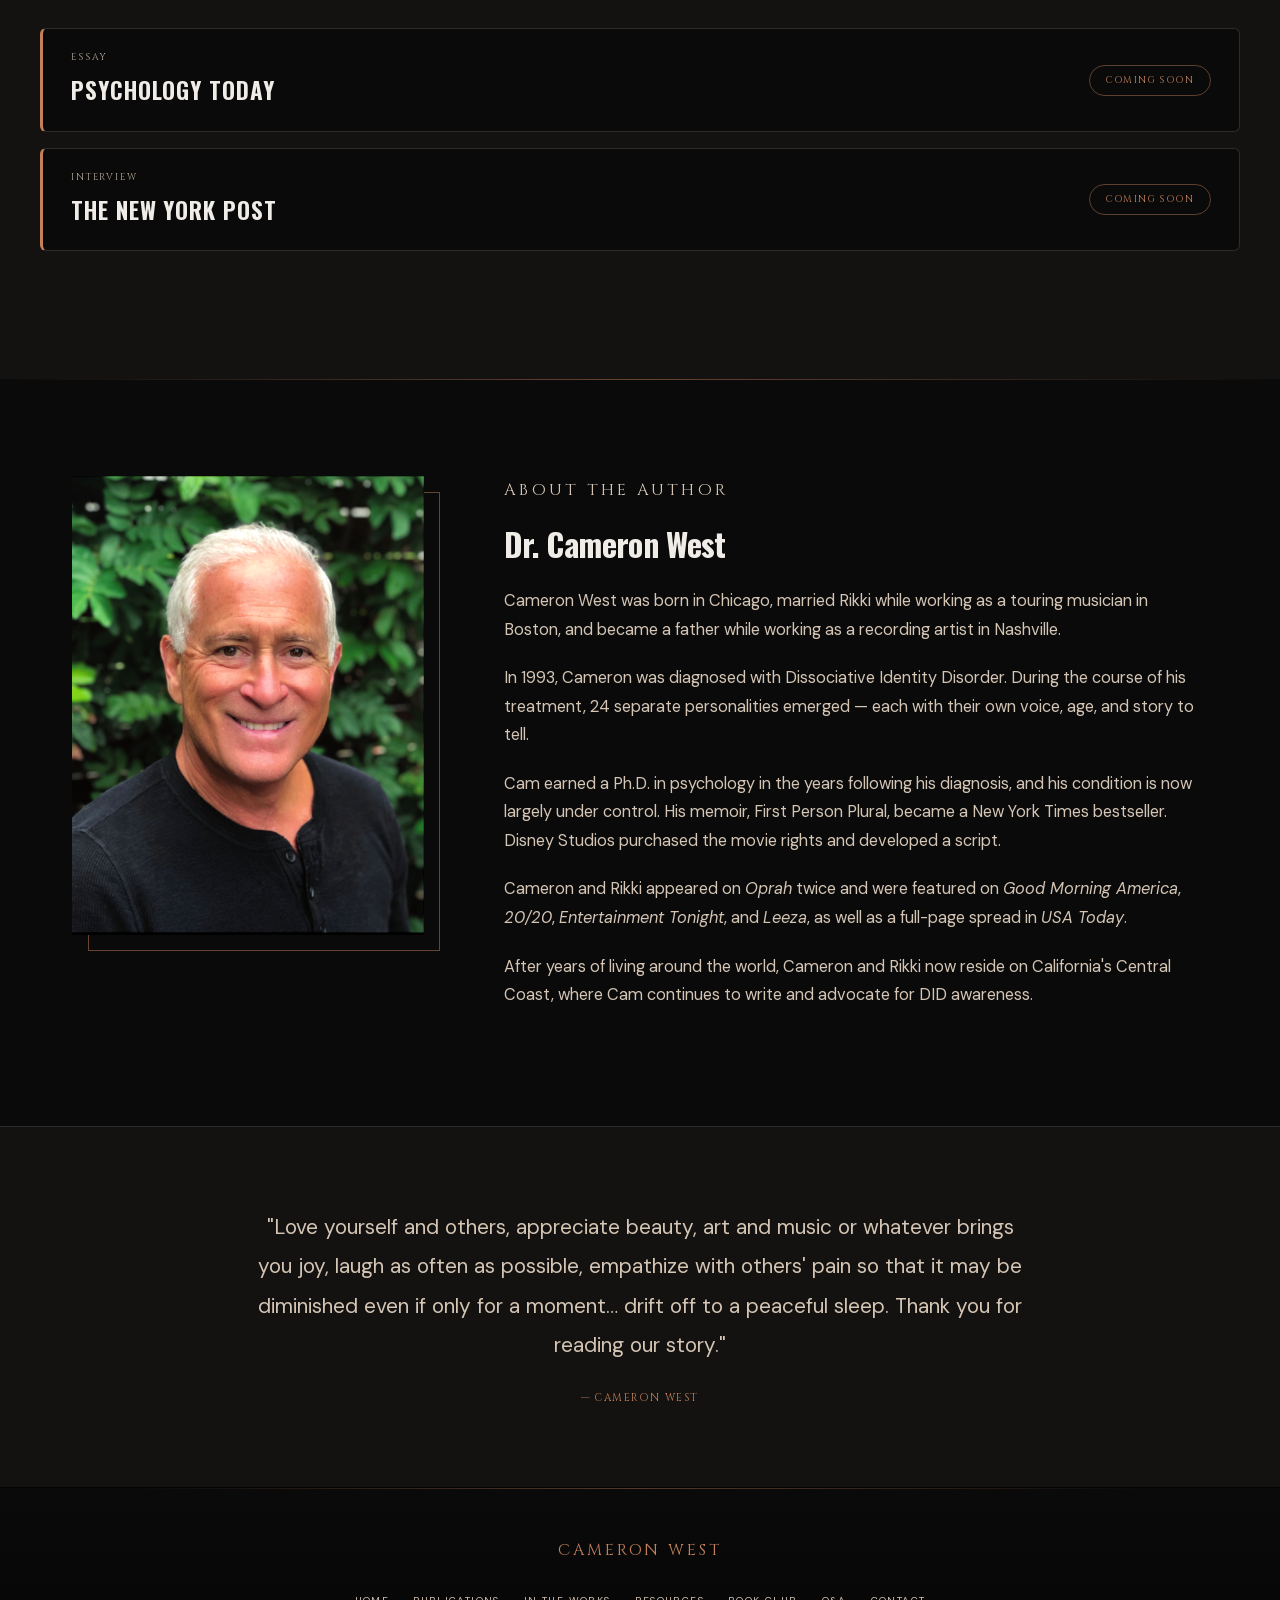
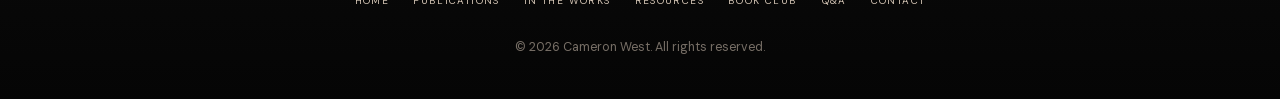
==== commit ddc8edf5: "style: update hero order button labels to minimal format Co-Authored-By: Claude Sonnet 4.6 <noreply@" ====
--- a/index.html
+++ b/index.html
@@ -1548,8 +1548,8 @@
           <span>25th Anniversary Edition</span>
         </div>
         <div class="buy-buttons">
-          <a href="https://www.blackstonepublishing.com/products/book-kd57?variant=47124332839050" class="btn-book-secondary" target="_blank" rel="noopener">Order from Blackstone</a>
-          <a href="https://bookshop.org/p/books/first-person-plural-my-life-as-a-multiple-phd/b32a1eea08ca3cfb?ean=9798228706170&next=t" class="btn-book-secondary" target="_blank" rel="noopener">Order from Bookshop.org</a>
+          <a href="https://www.blackstonepublishing.com/products/book-kd57?variant=47124332839050" class="btn-book-secondary" target="_blank" rel="noopener">Order Now — Blackstone</a>
+          <a href="https://bookshop.org/p/books/first-person-plural-my-life-as-a-multiple-phd/b32a1eea08ca3cfb?ean=9798228706170&next=t" class="btn-book-secondary" target="_blank" rel="noopener">Order Now — Bookshop.org</a>
         </div>
       </div>
 
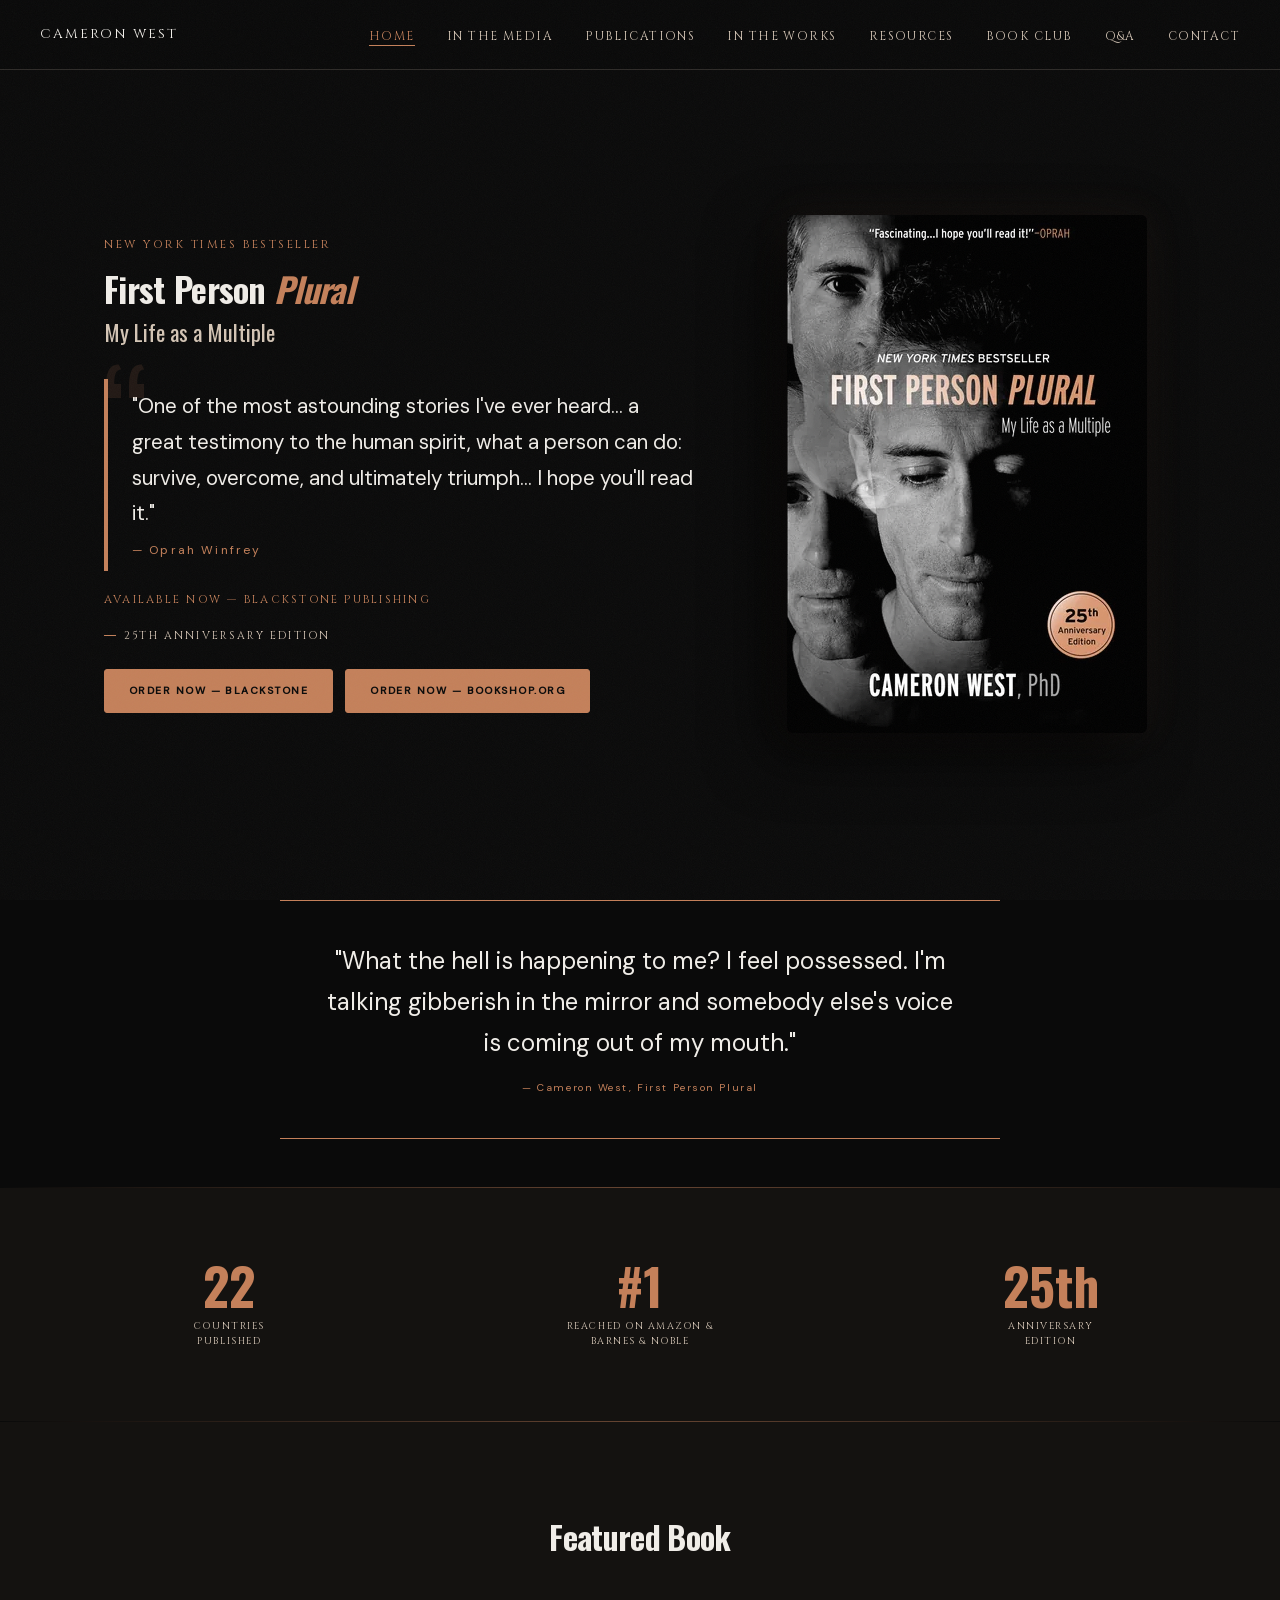
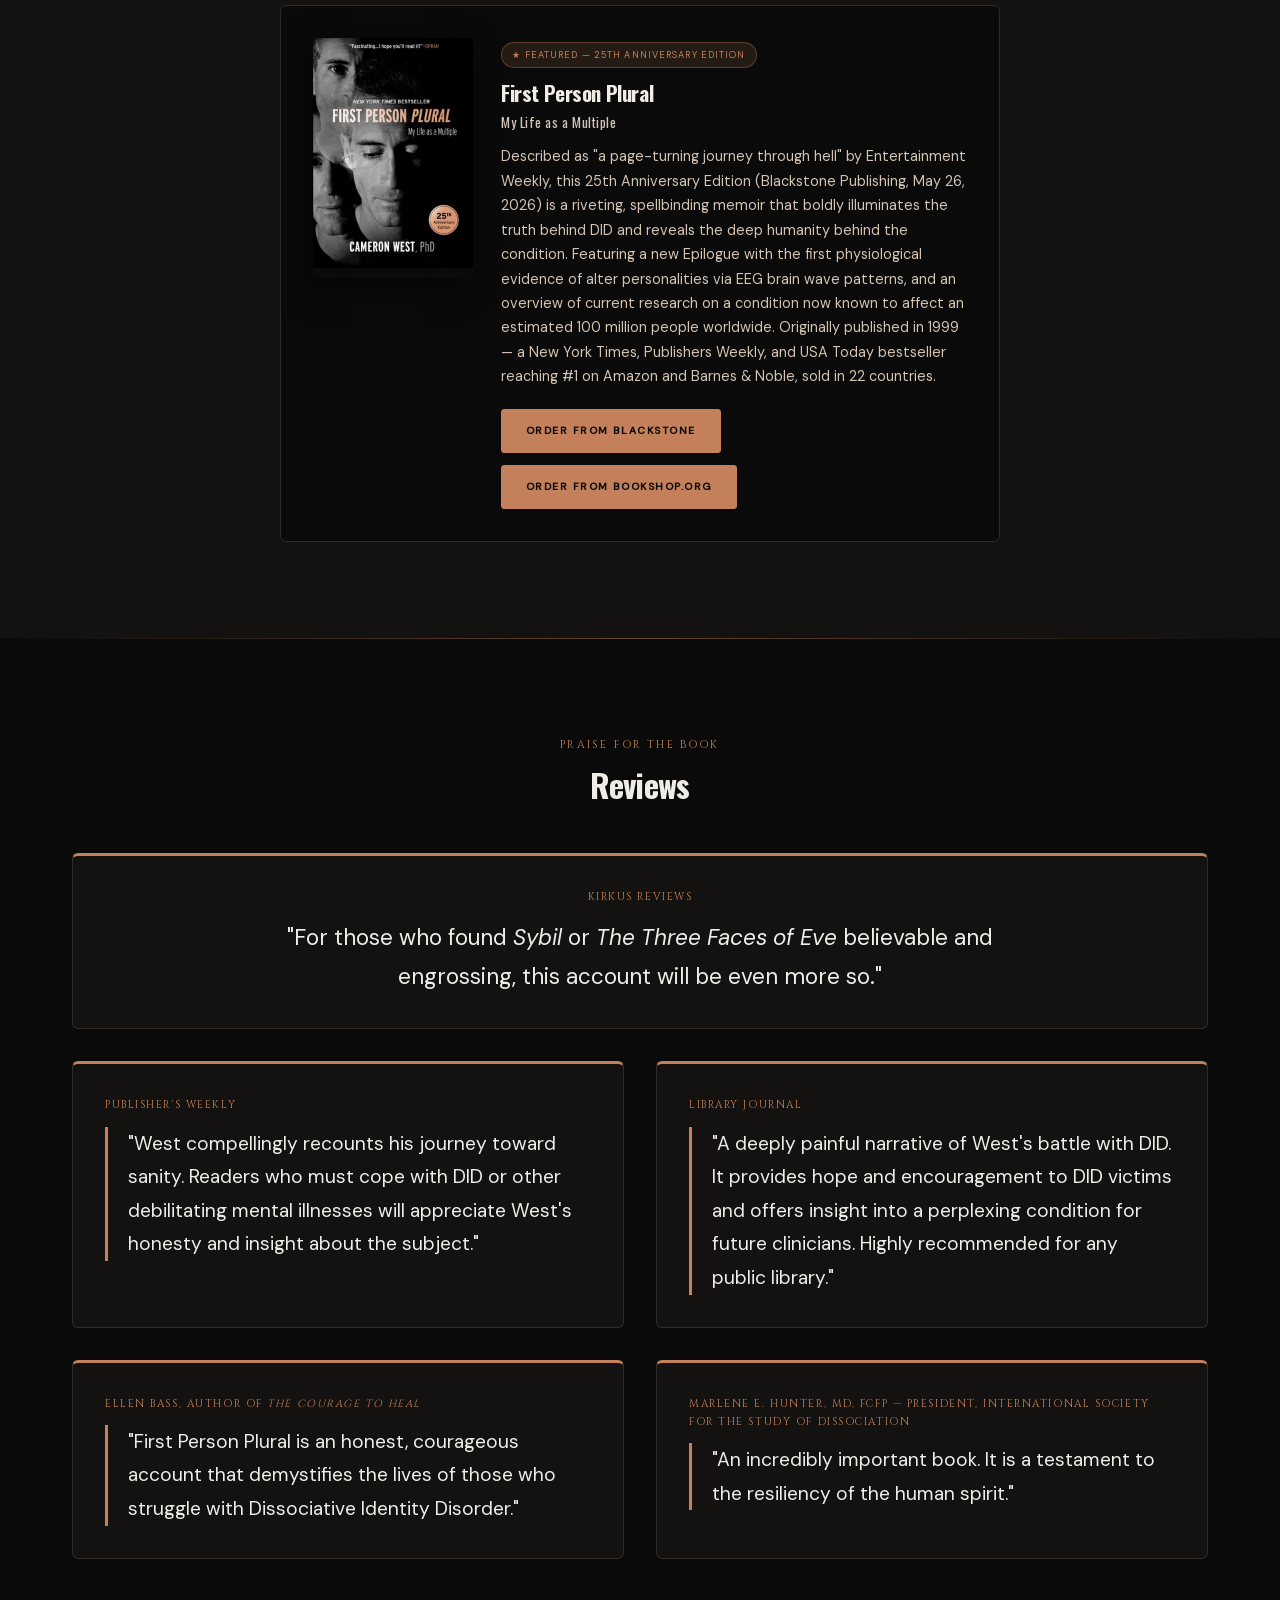
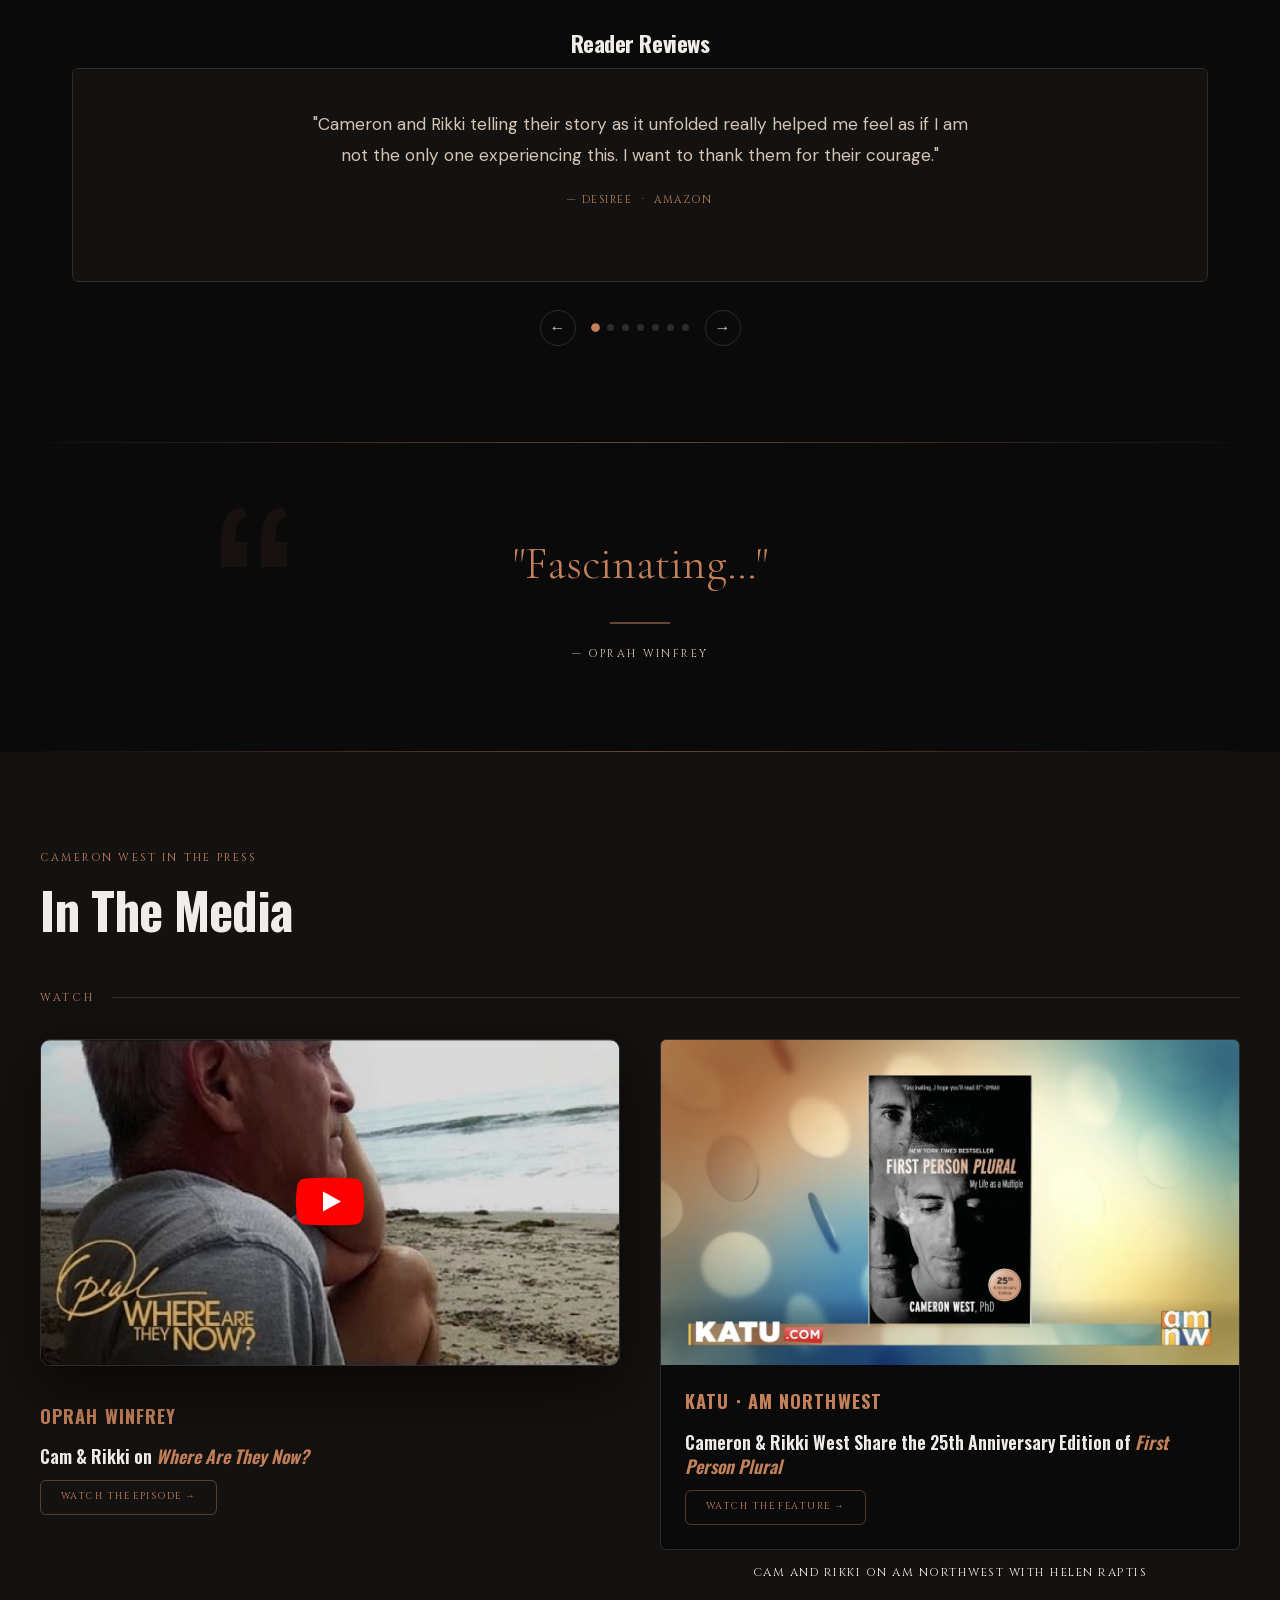
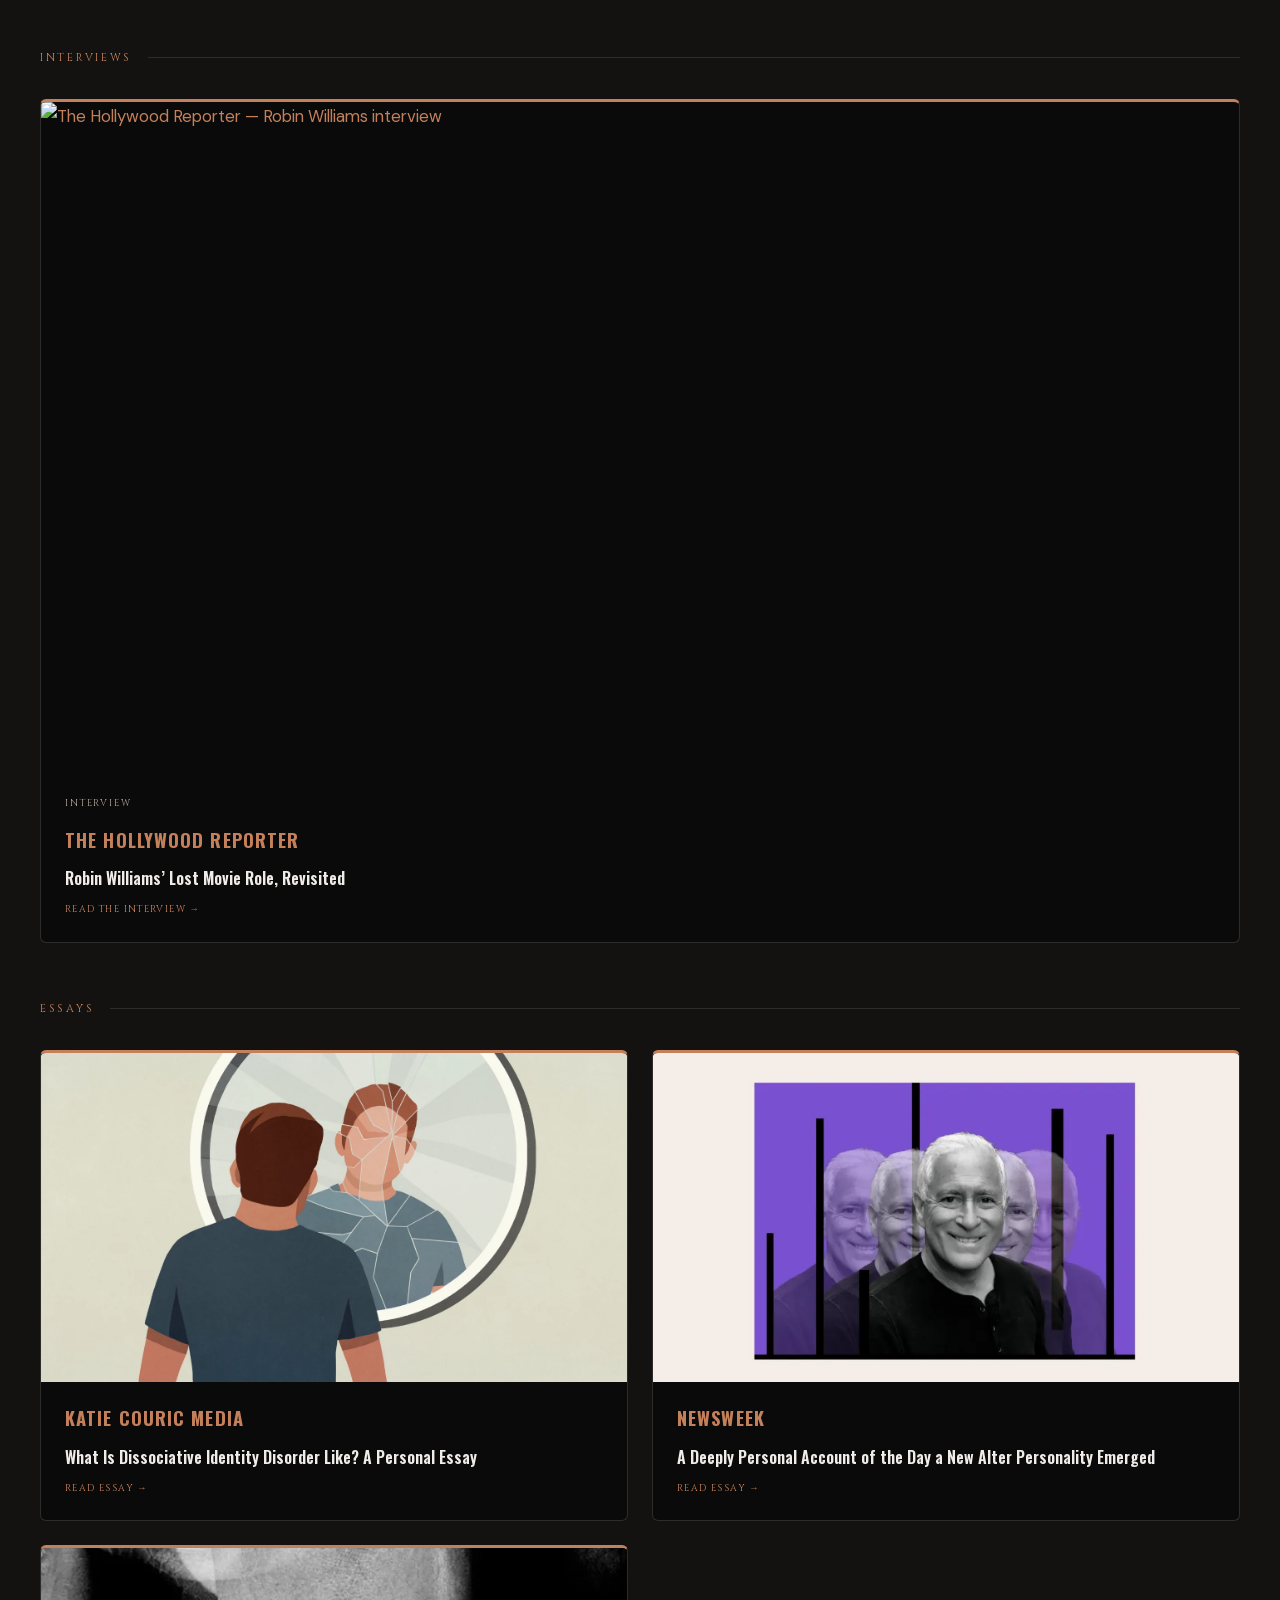
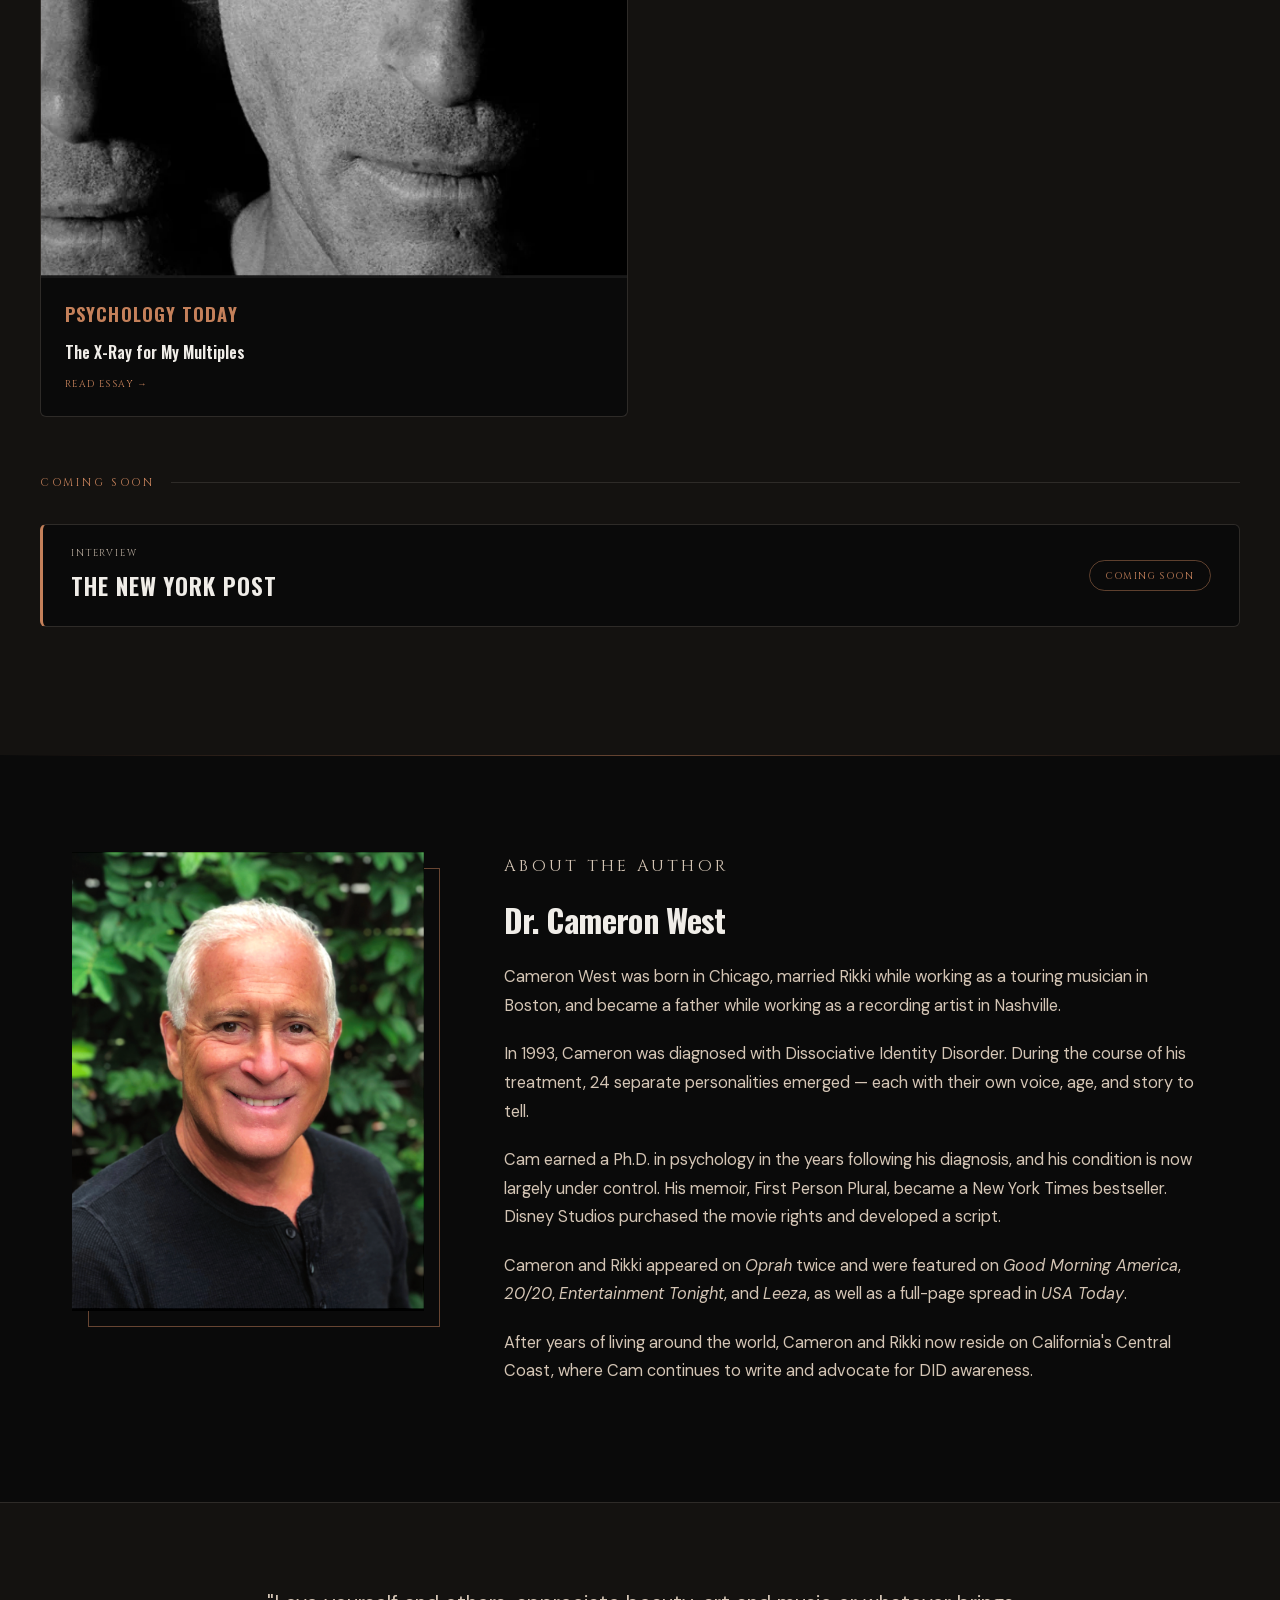
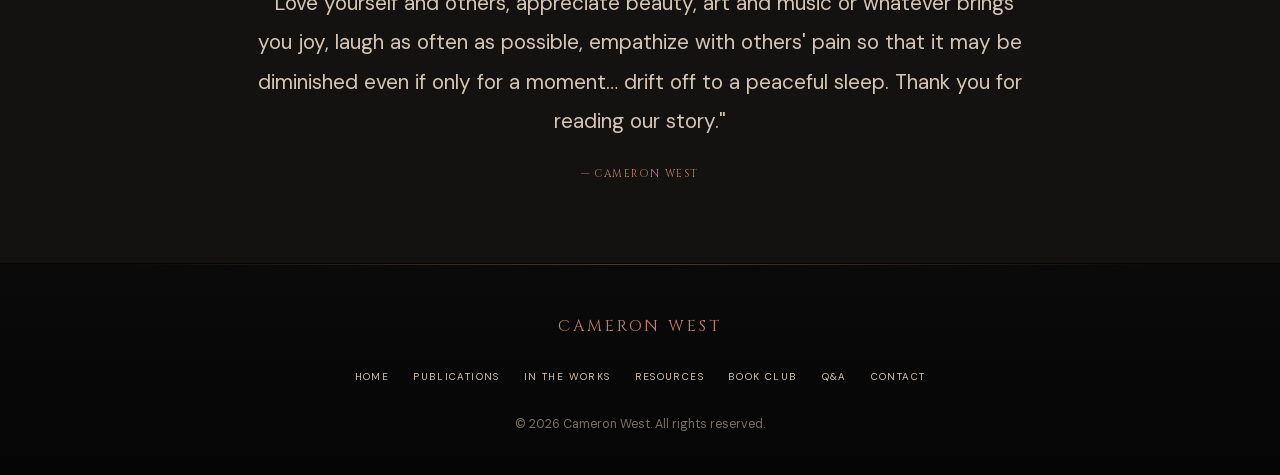
==== commit 64bbc3e0: "feat: add Psychology Today essay to media section Moves essay from Coming Soon to live essays grid w" ====
--- a/index.html
+++ b/index.html
@@ -1831,19 +1831,25 @@
           </div>
         </a>
 
+        <a class="essay-card"
+           href="https://www.psychologytoday.com/us/blog/to-hell-and-back/202603/the-x-ray-for-my-multiples"
+           target="_blank" rel="noopener">
+          <img class="essay-card-img" src="img/media-psychologytoday.webp"
+               alt="Psychology Today — The X-Ray for My Multiples"
+               width="674" height="358" loading="lazy" />
+          <div class="essay-card-body">
+            <span class="essay-outlet">Psychology Today</span>
+            <p class="essay-title">The X-Ray for My Multiples</p>
+            <span class="essay-link">Read Essay &rarr;</span>
+          </div>
+        </a>
+
       </div><!-- /essays-grid -->
 
       <!-- Coming Soon -->
       <p class="media-sub-label coming-soon">Coming Soon</p>
       <ul class="coming-soon-list">
         <li class="coming-soon-item fade-up">
-          <div class="coming-soon-item-meta">
-            <span class="coming-soon-type">Essay</span>
-            <span class="coming-soon-outlet">Psychology Today</span>
-          </div>
-          <span class="coming-soon-badge">Coming Soon</span>
-        </li>
-        <li class="coming-soon-item fade-up" style="transition-delay:0.08s">
           <div class="coming-soon-item-meta">
             <span class="coming-soon-type">Interview</span>
             <span class="coming-soon-outlet">The New York Post</span>
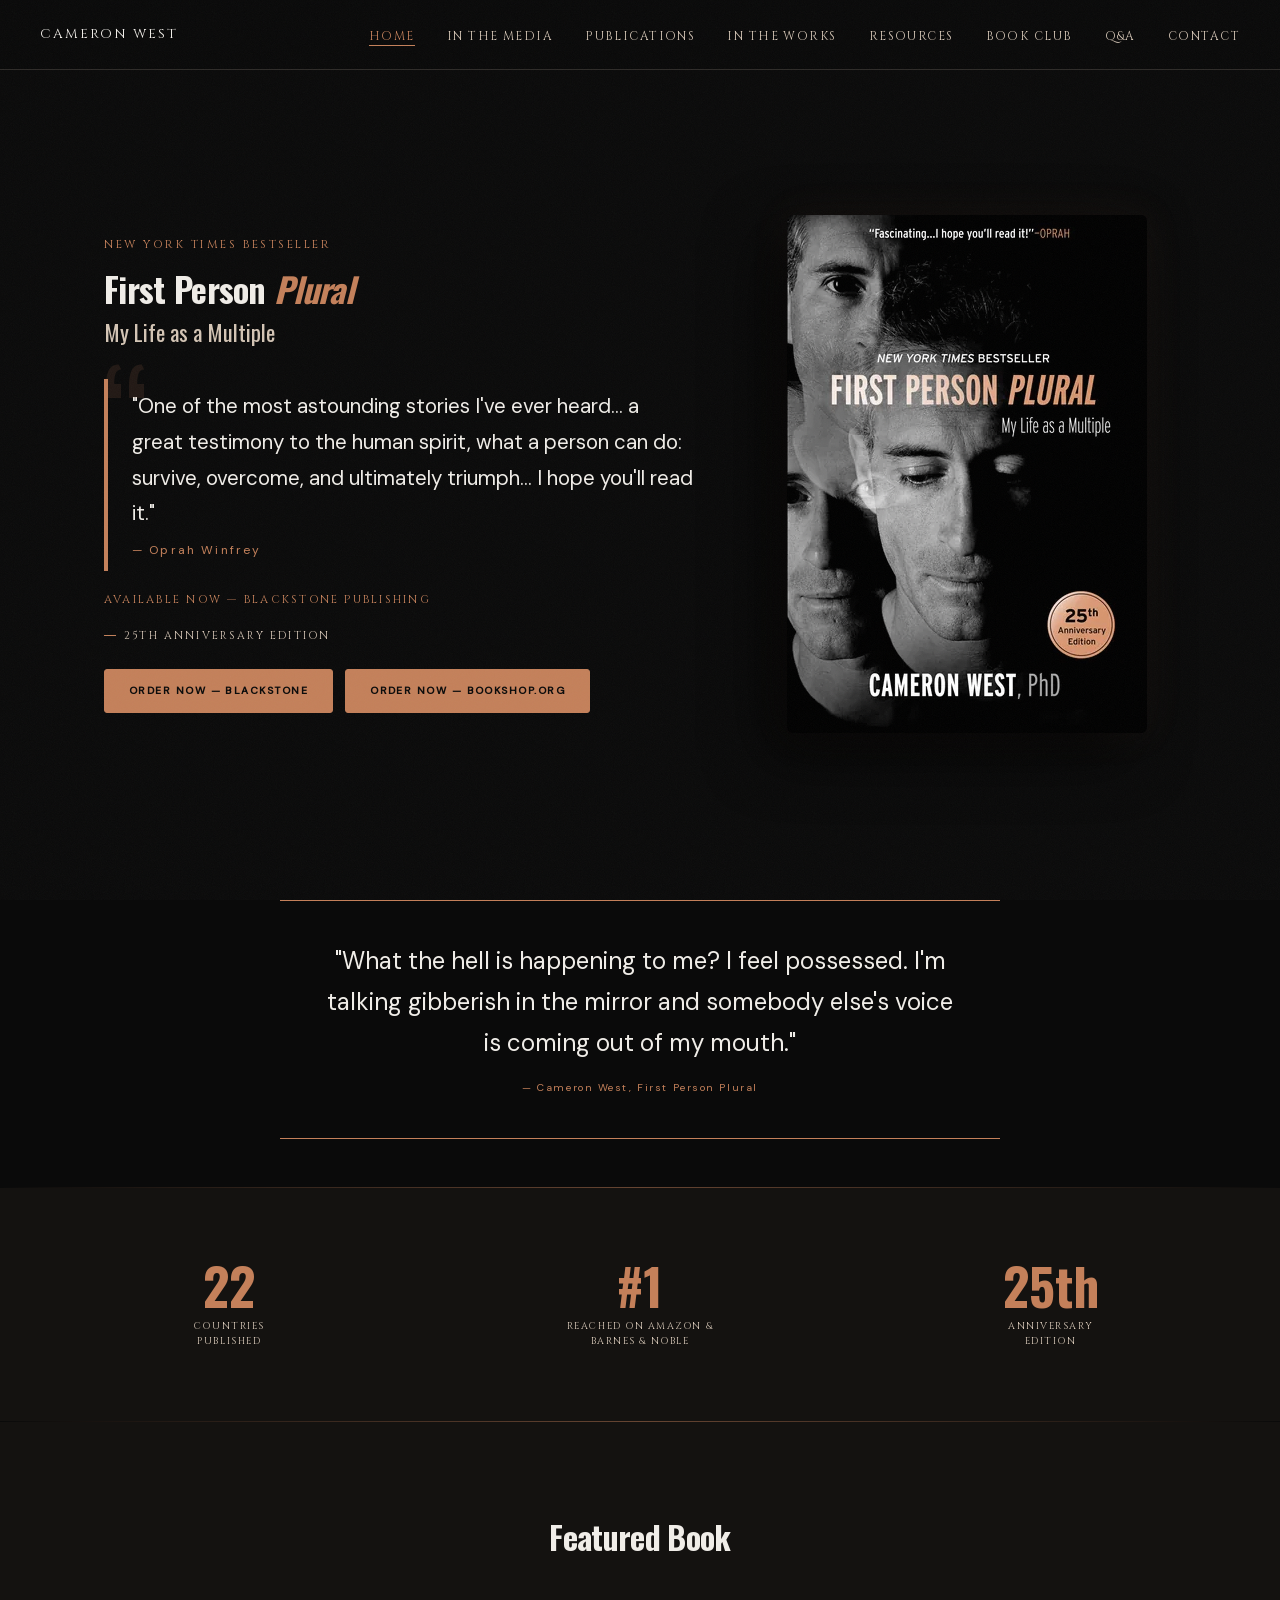
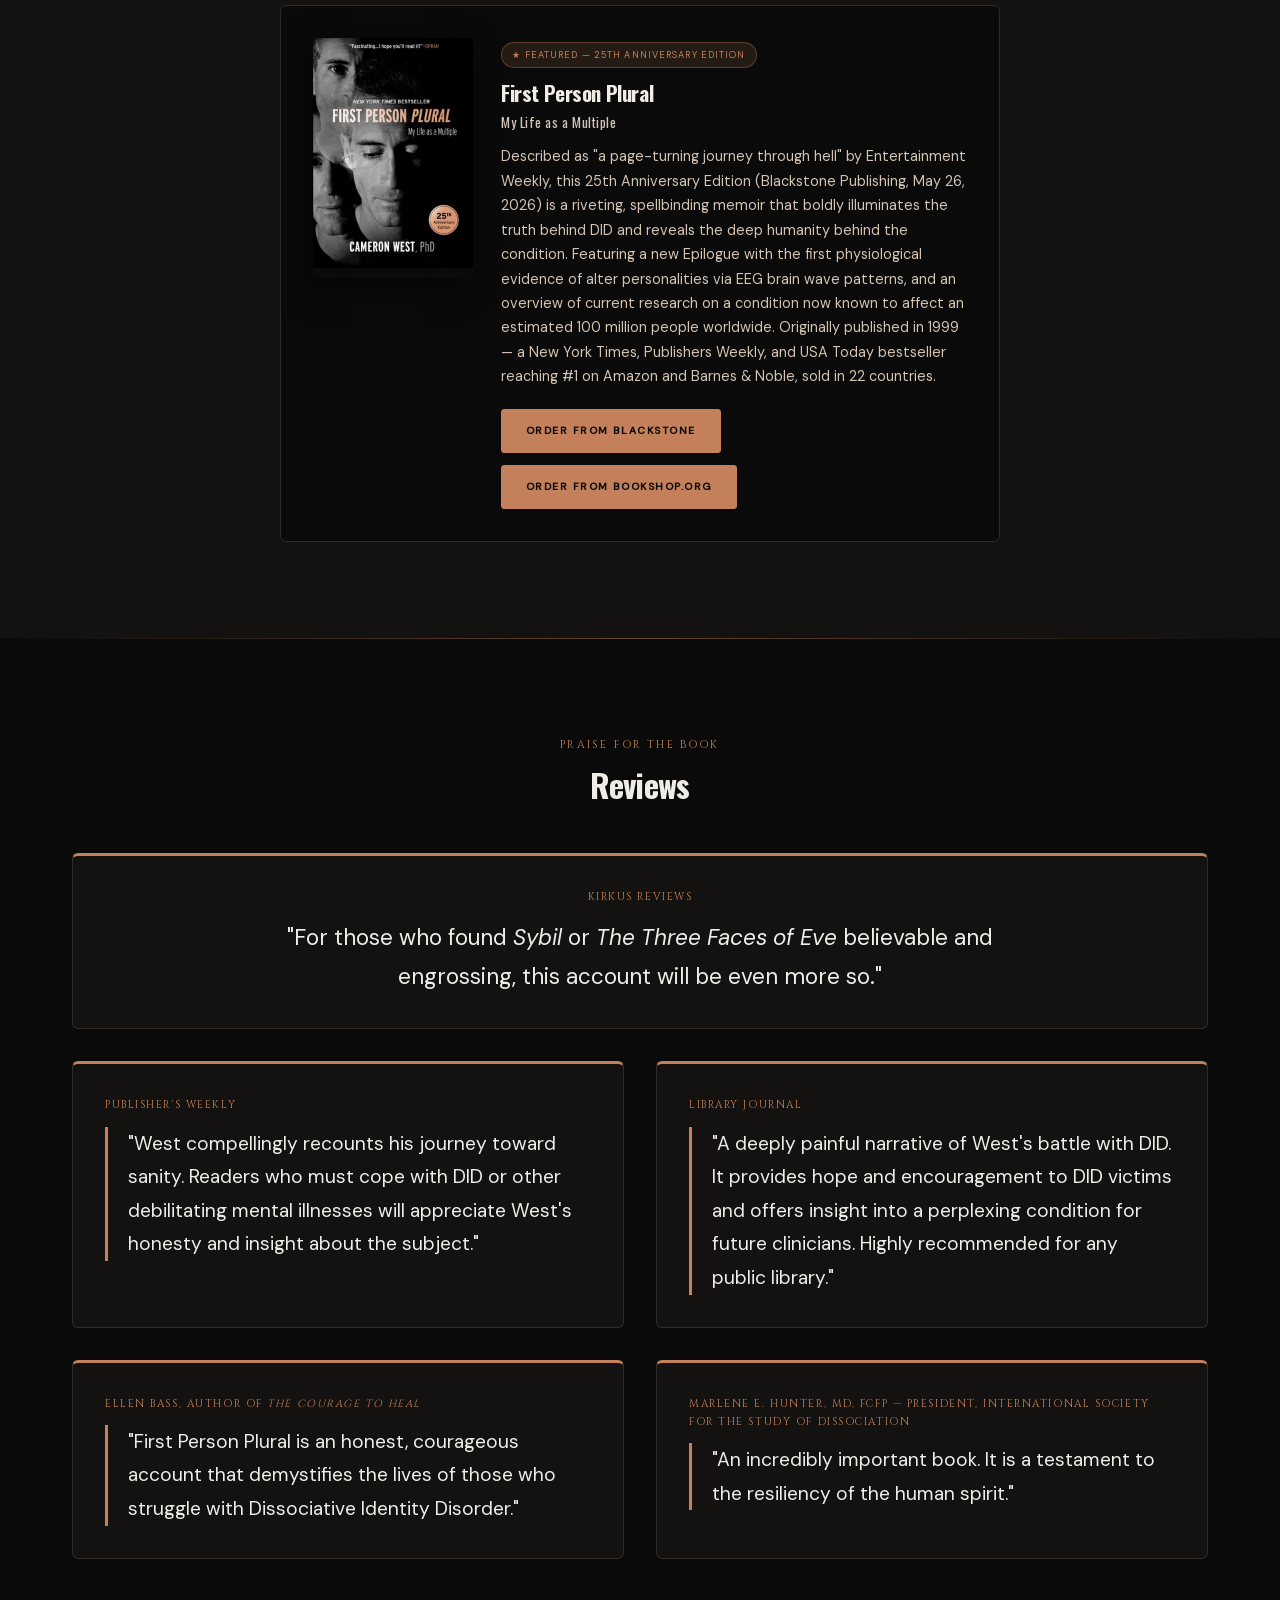
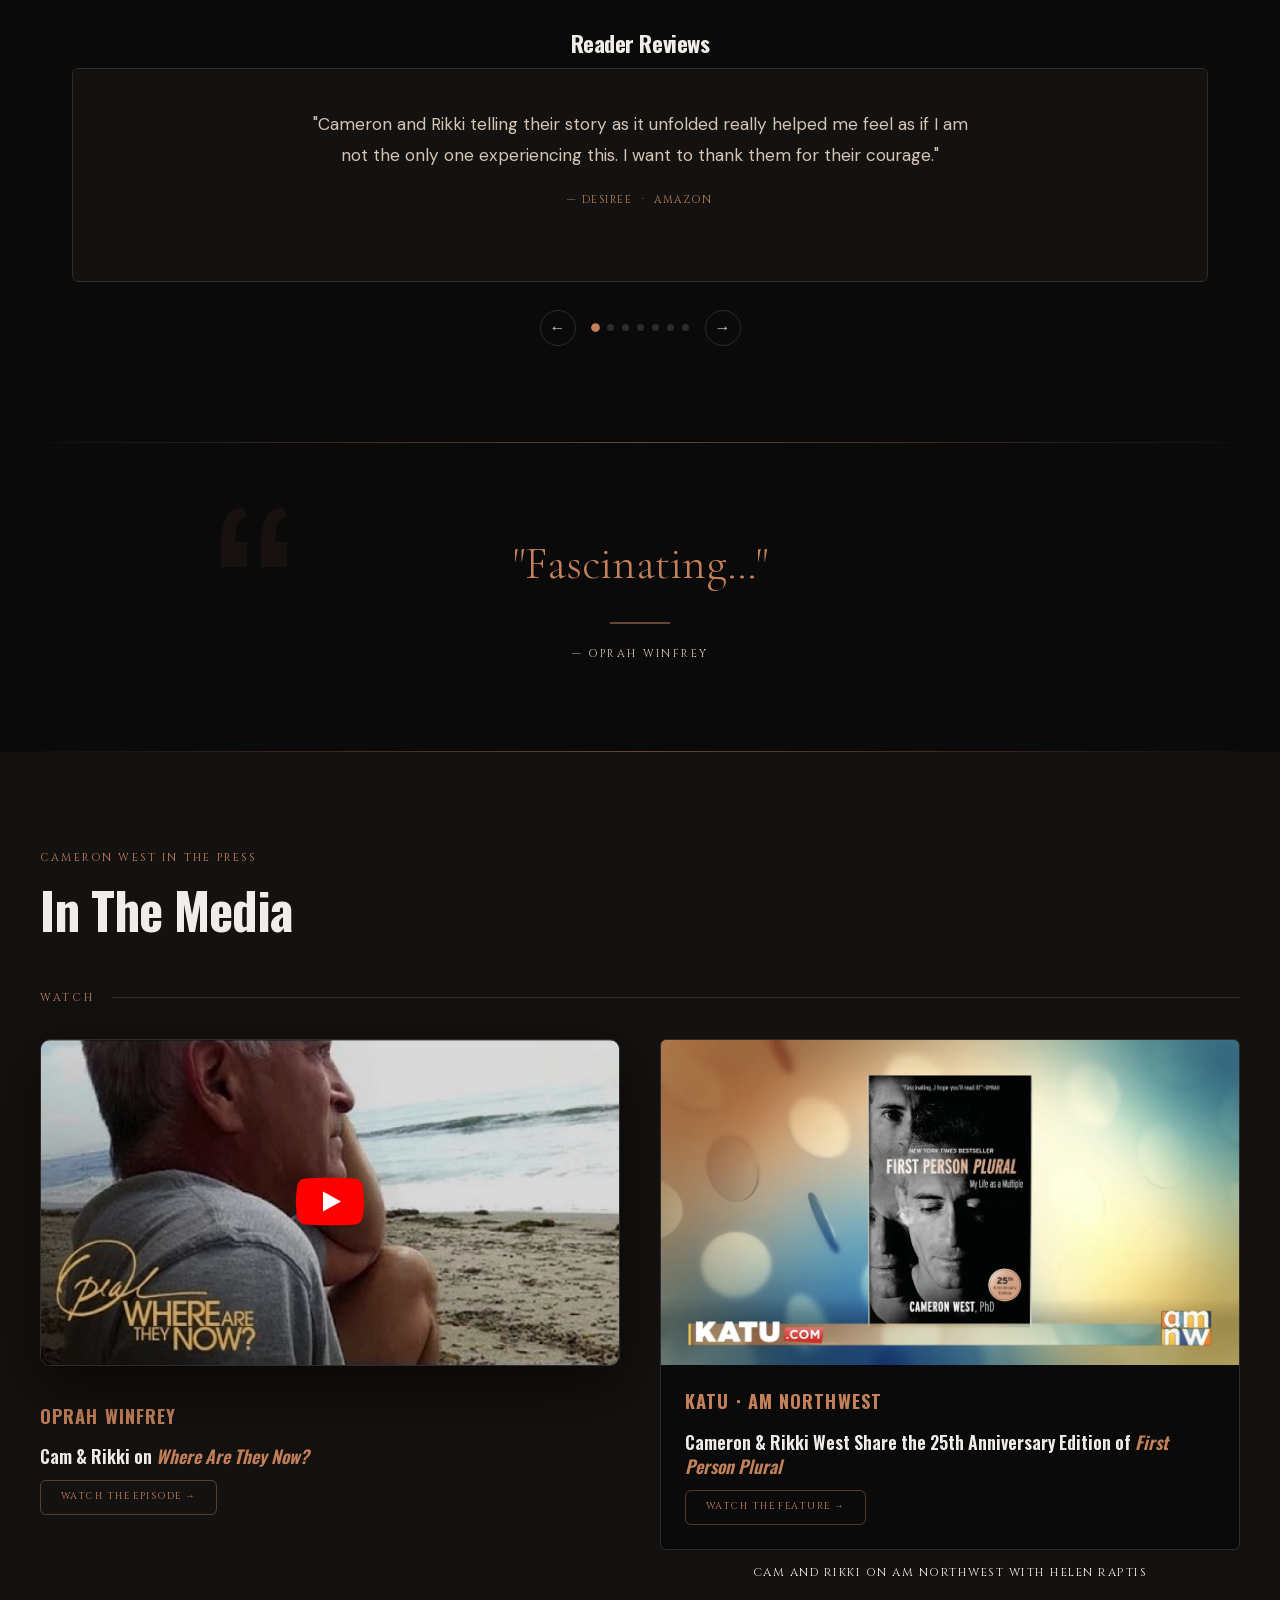
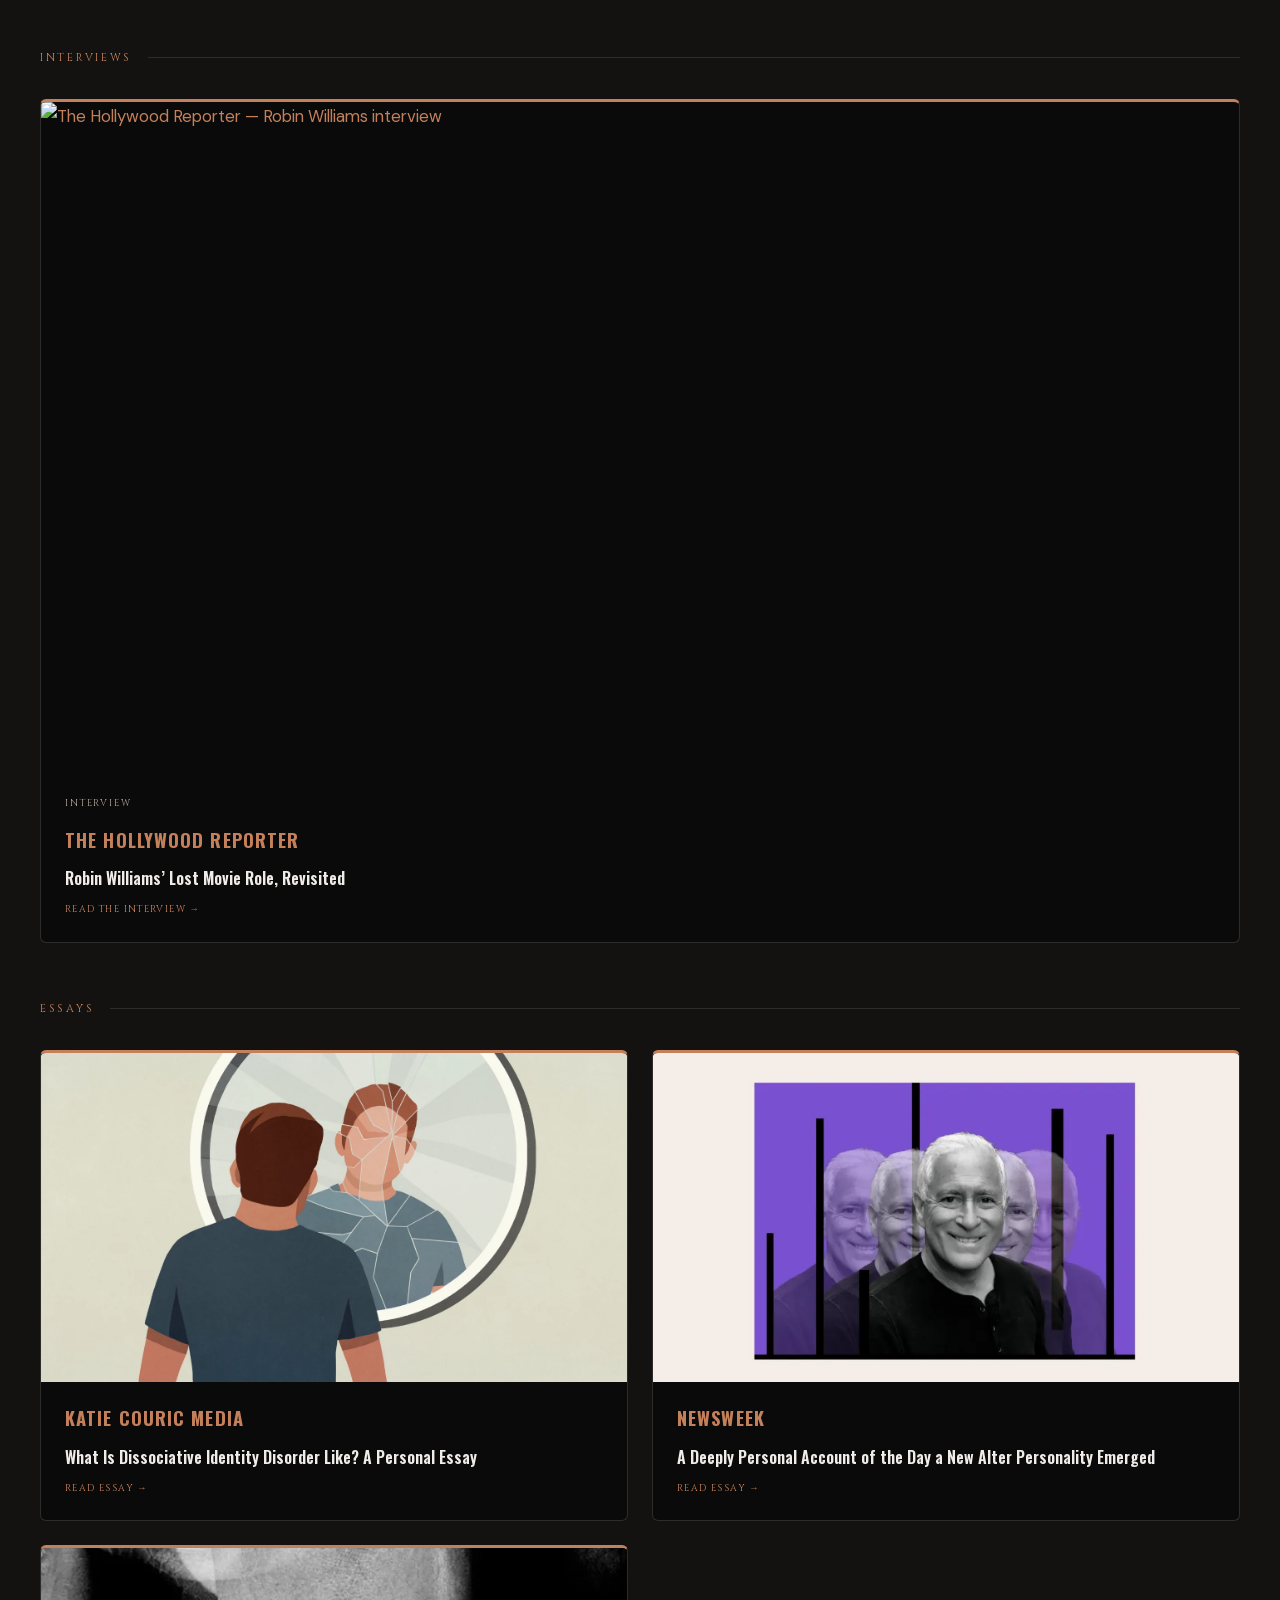
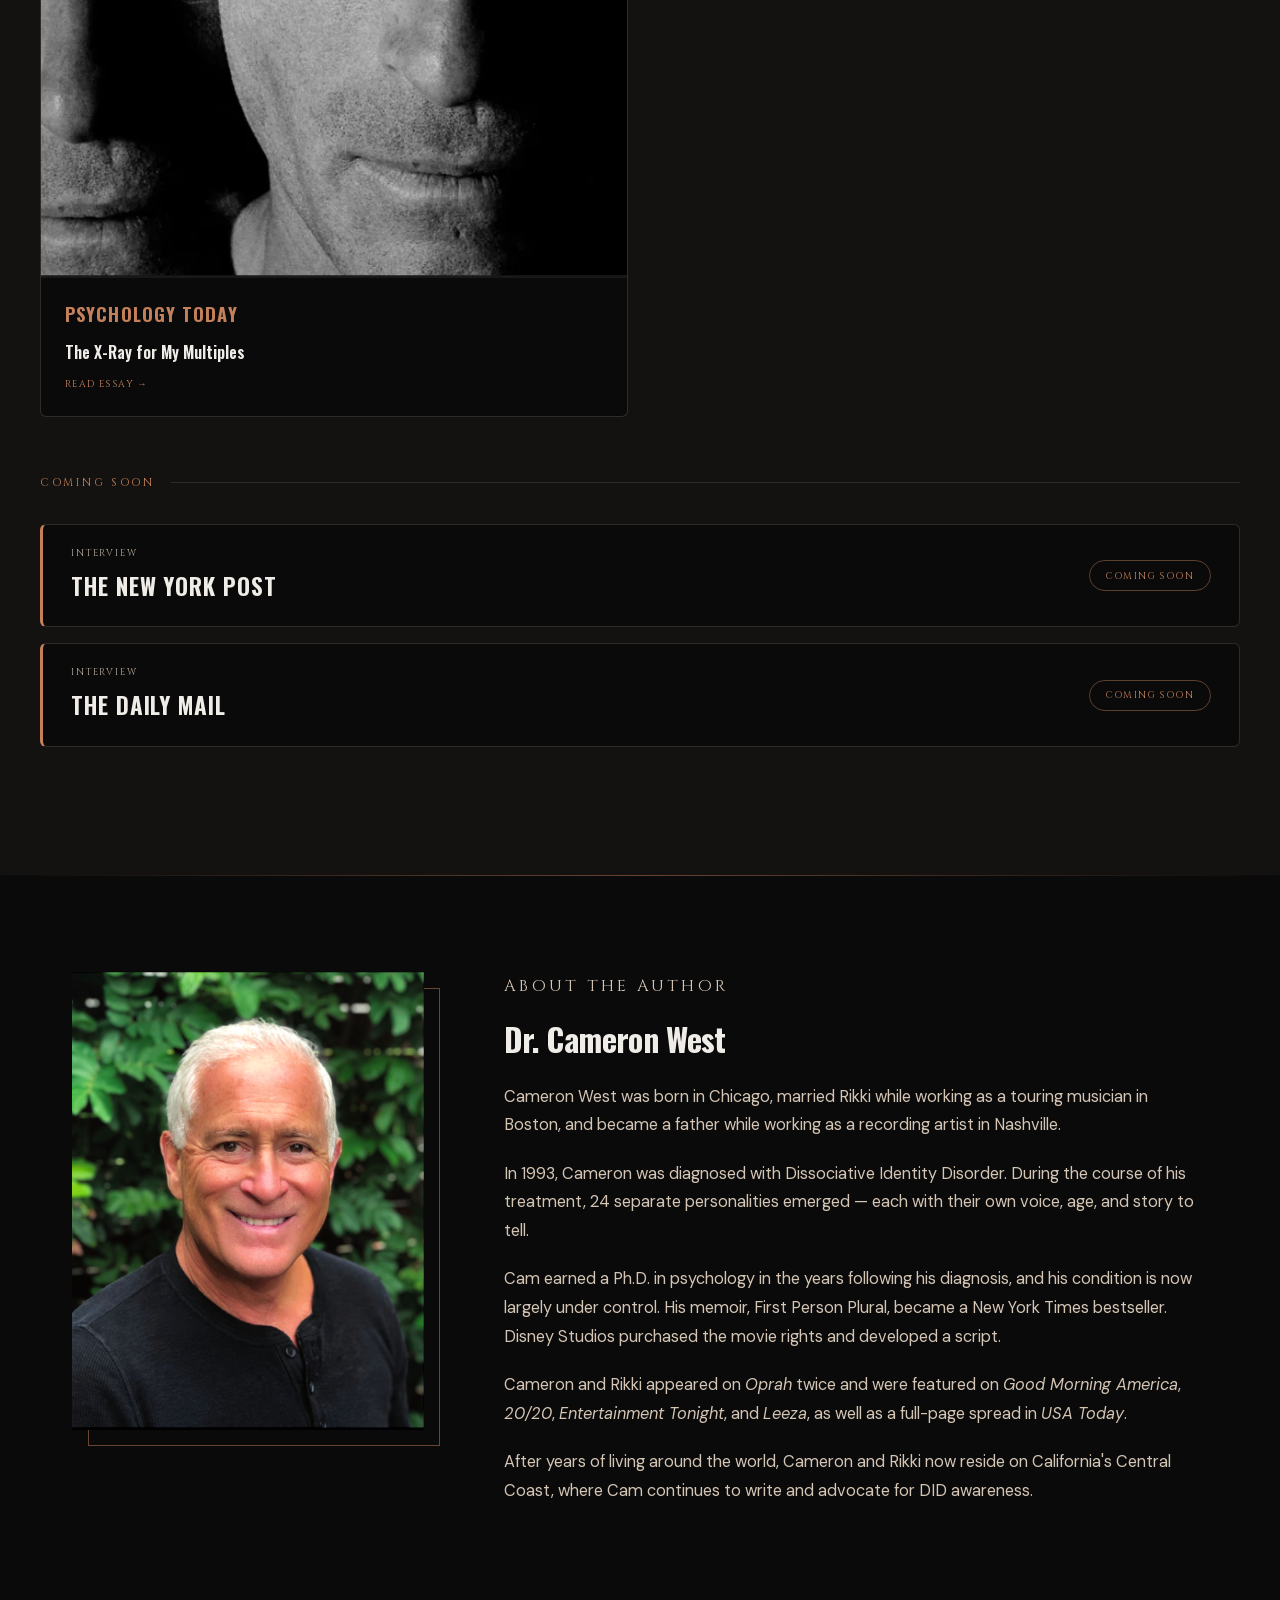
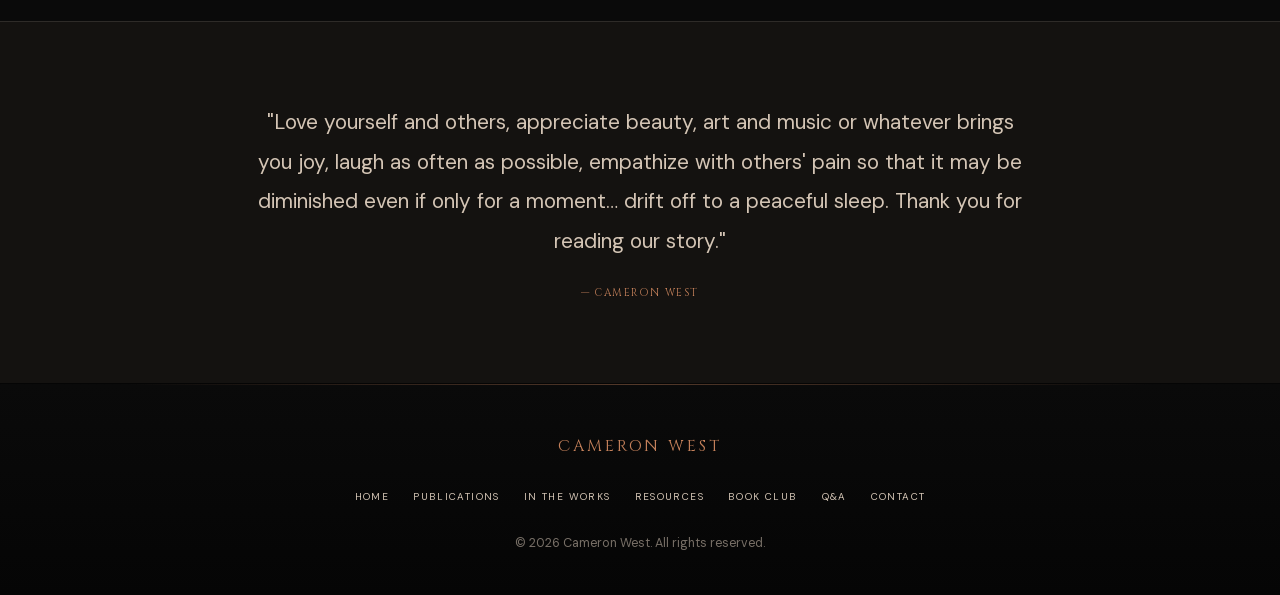
==== commit bda84b9a: "feat: add Daily Mail interview to Coming Soon Co-Authored-By: Claude Sonnet 4.6 <noreply@anthropic.c" ====
--- a/index.html
+++ b/index.html
@@ -1856,6 +1856,13 @@
           </div>
           <span class="coming-soon-badge">Coming Soon</span>
         </li>
+        <li class="coming-soon-item fade-up" style="transition-delay:0.08s">
+          <div class="coming-soon-item-meta">
+            <span class="coming-soon-type">Interview</span>
+            <span class="coming-soon-outlet">The Daily Mail</span>
+          </div>
+          <span class="coming-soon-badge">Coming Soon</span>
+        </li>
       </ul>
 
     </div><!-- /media-inner -->
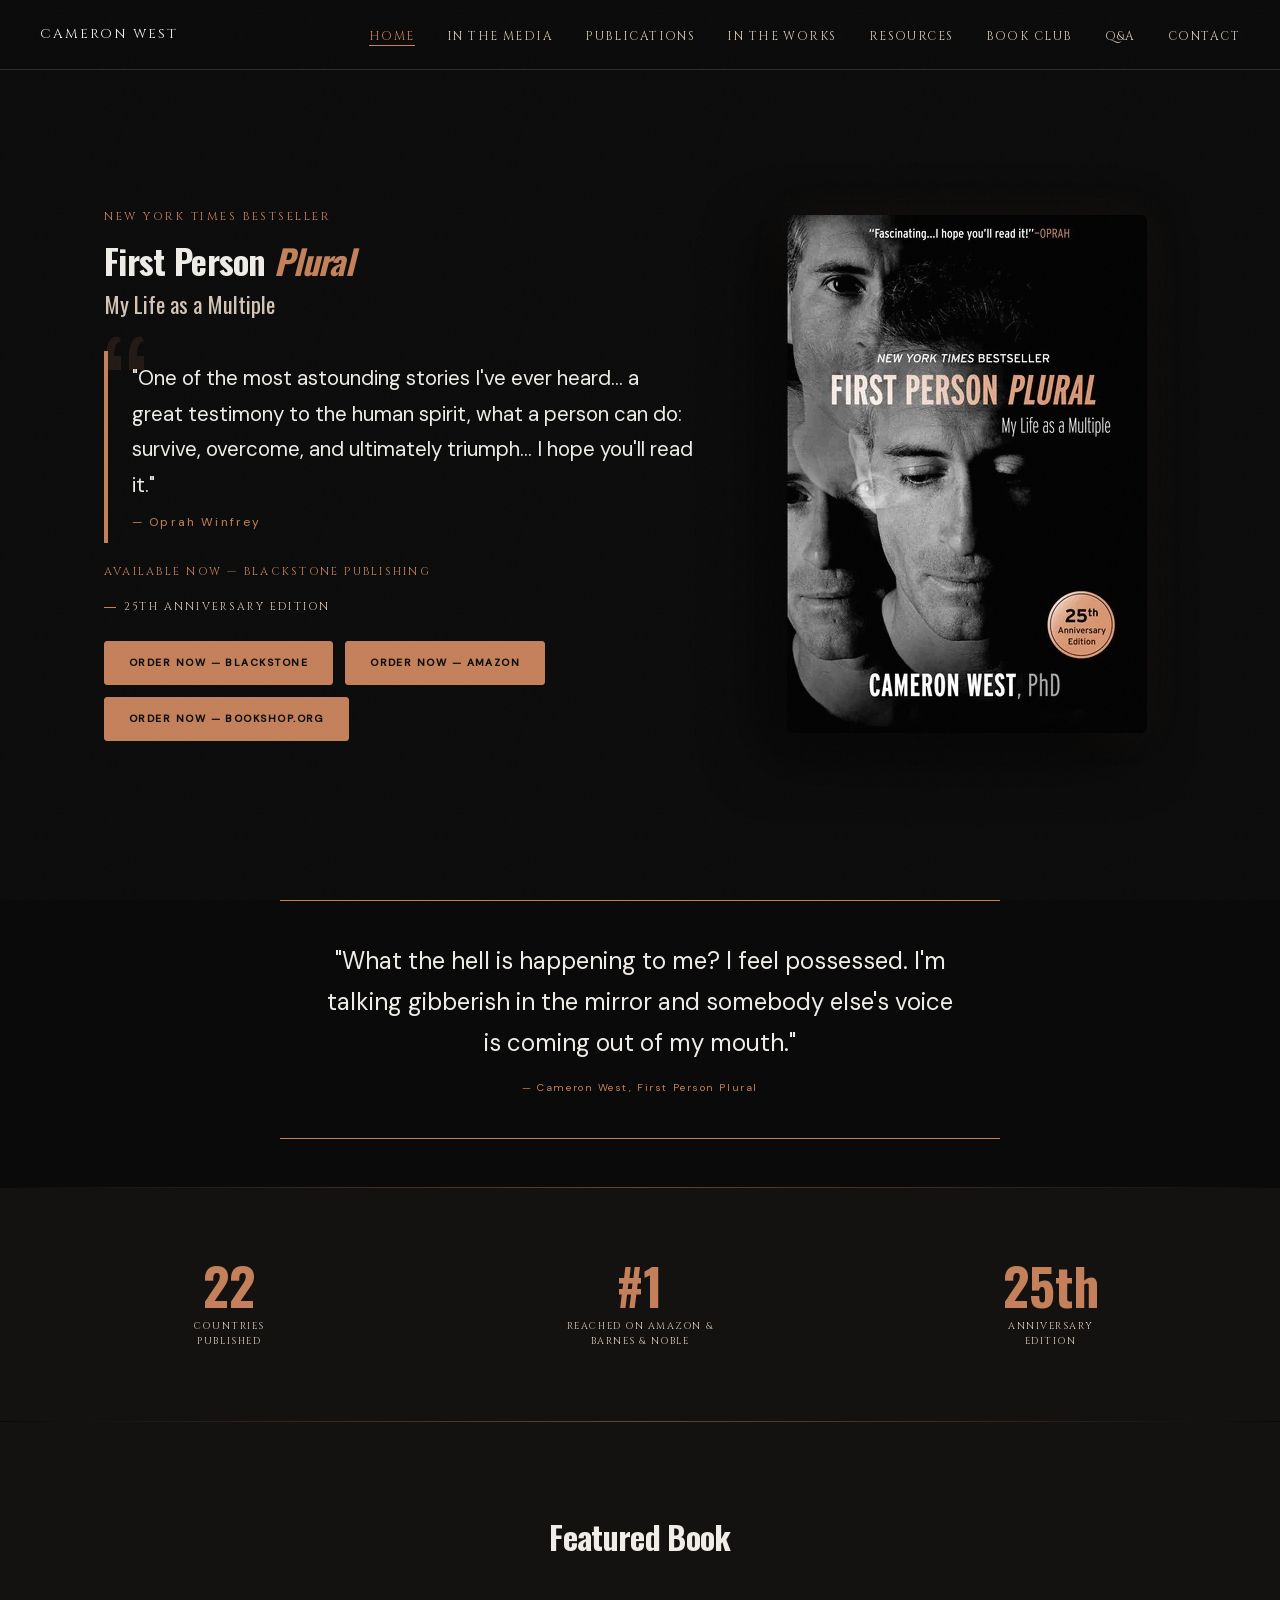
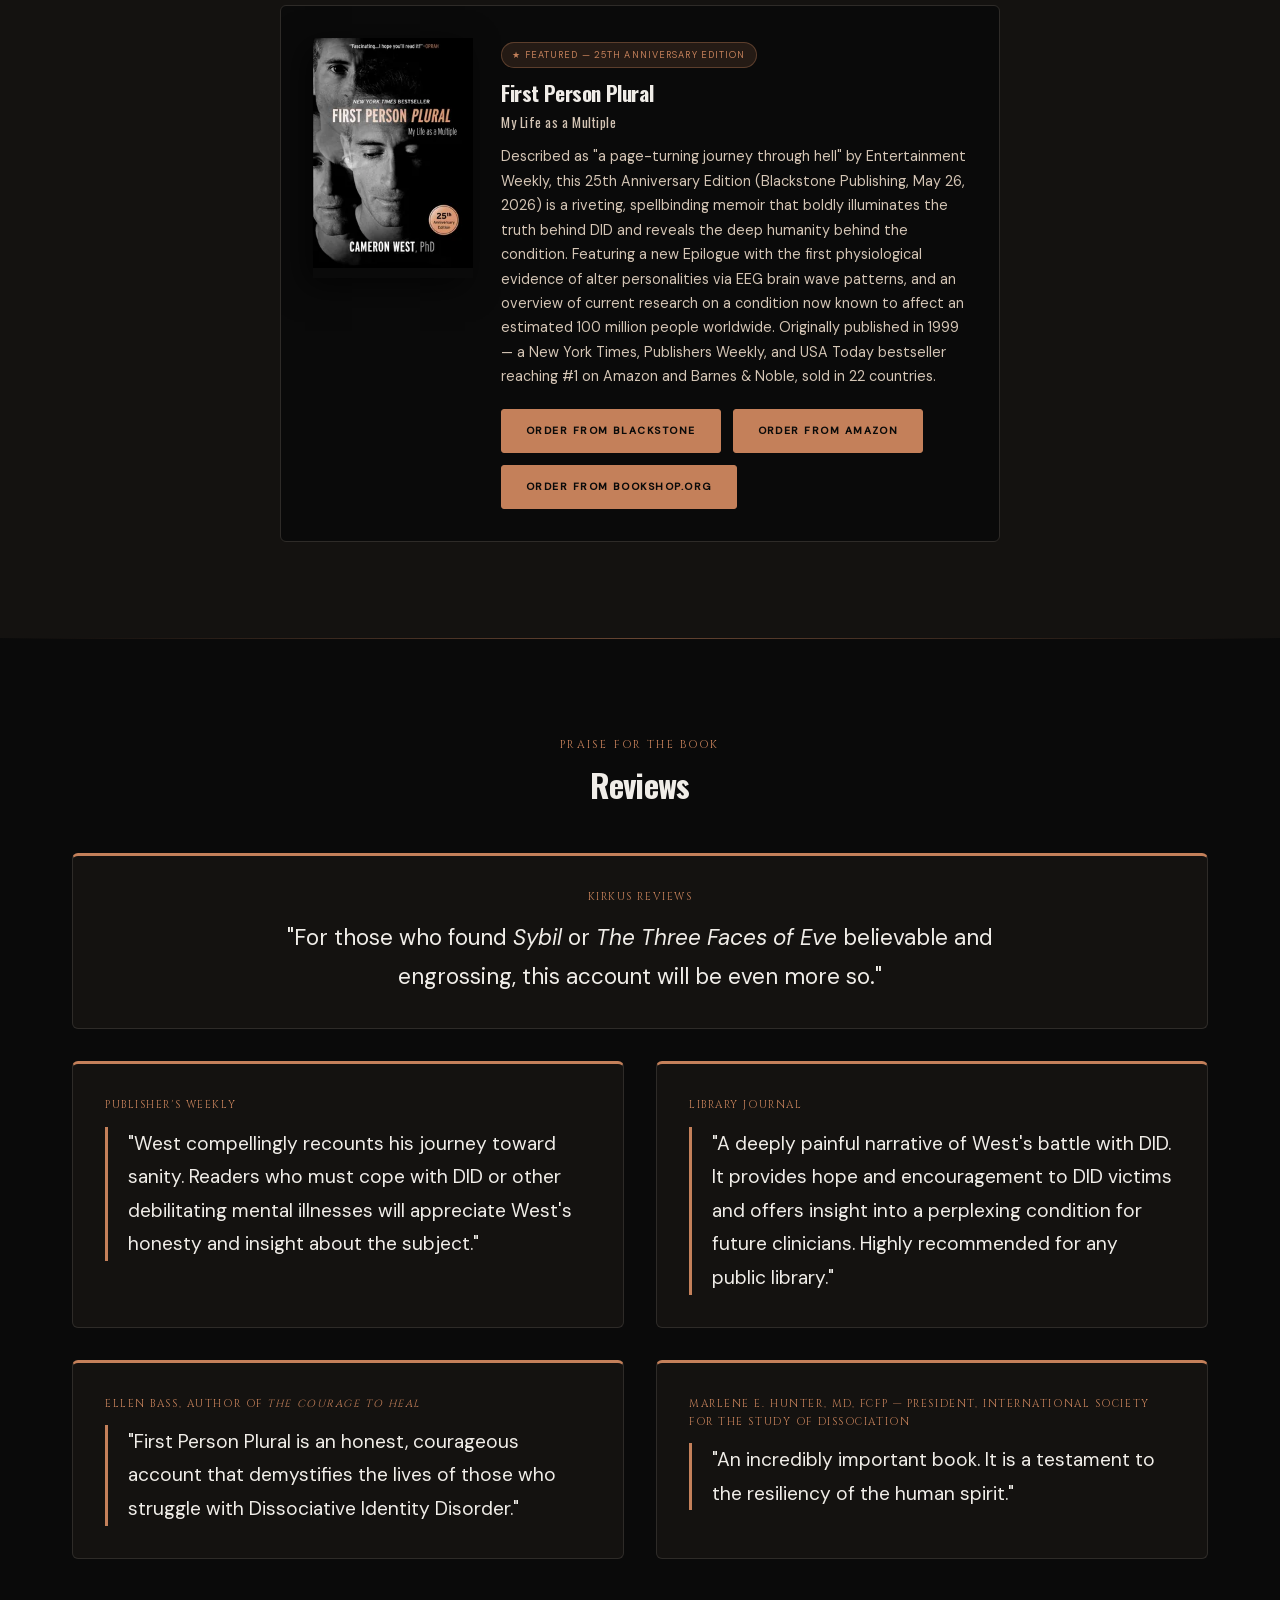
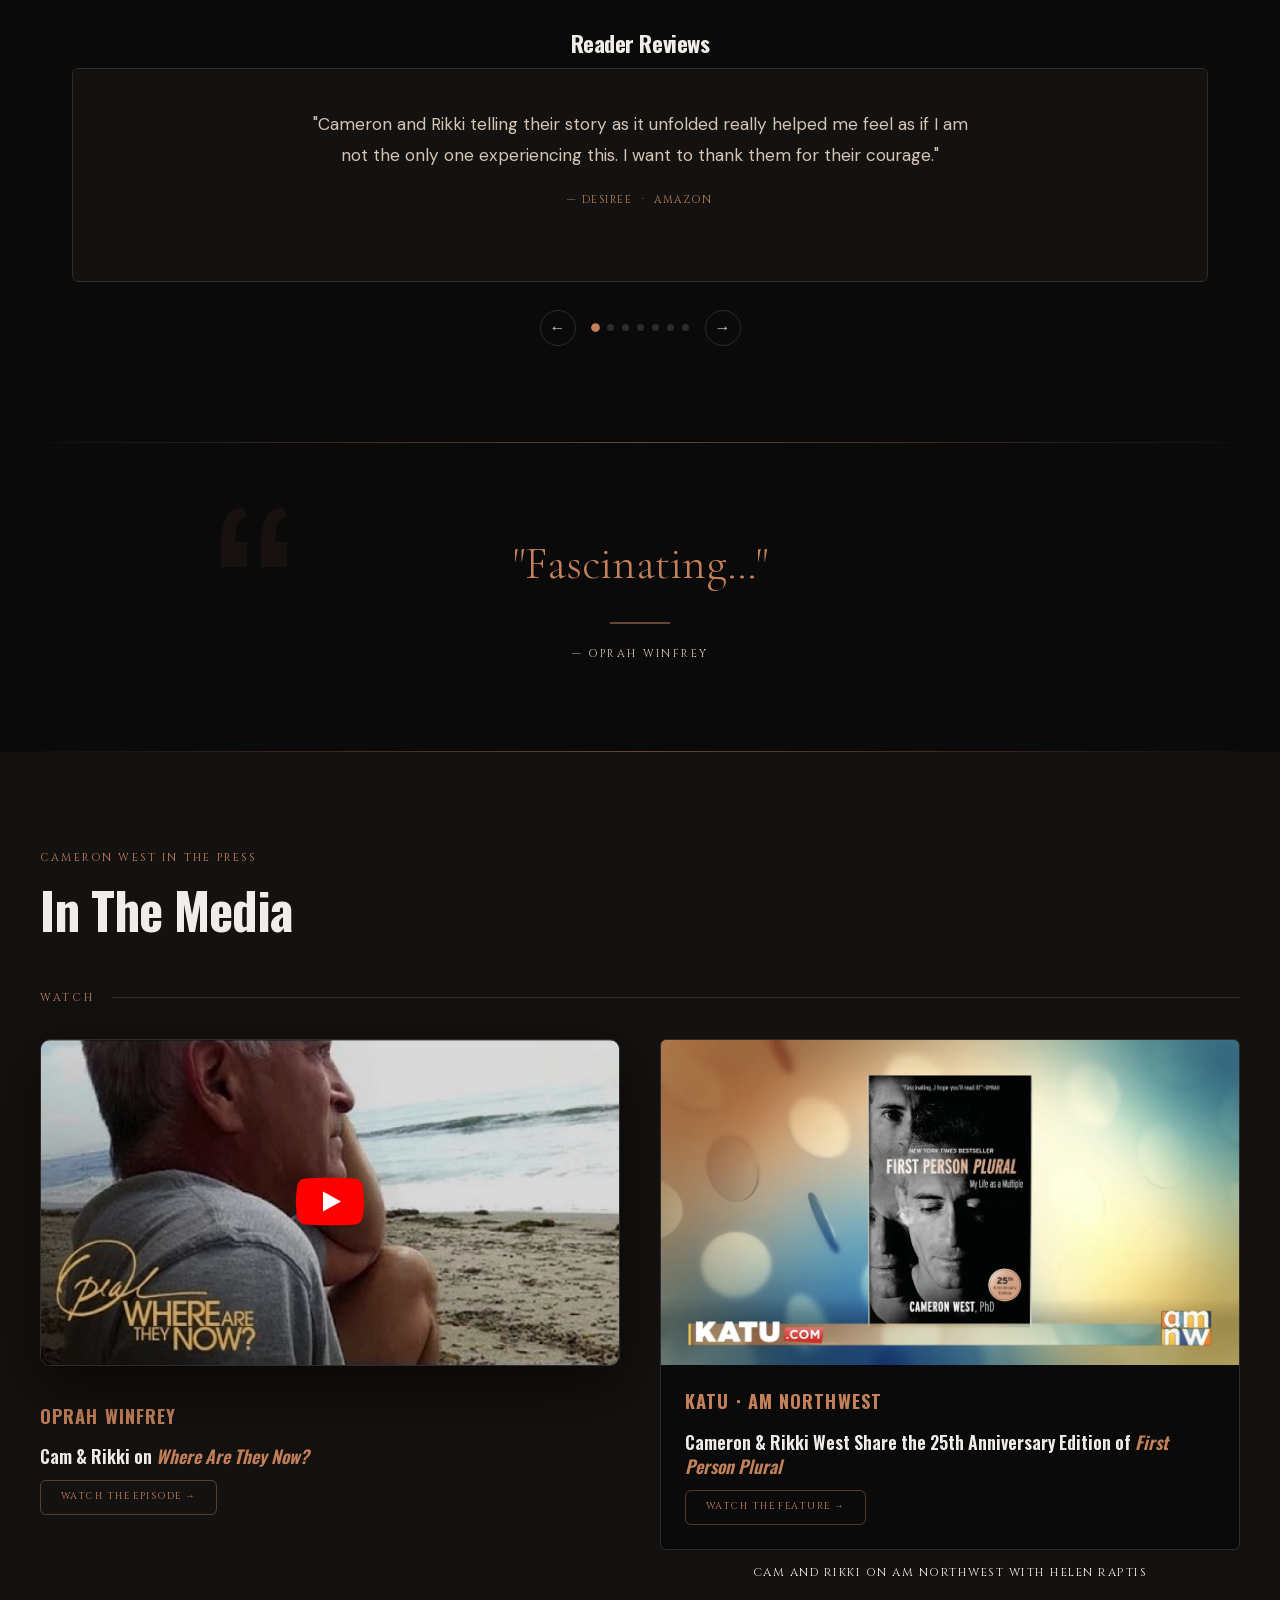
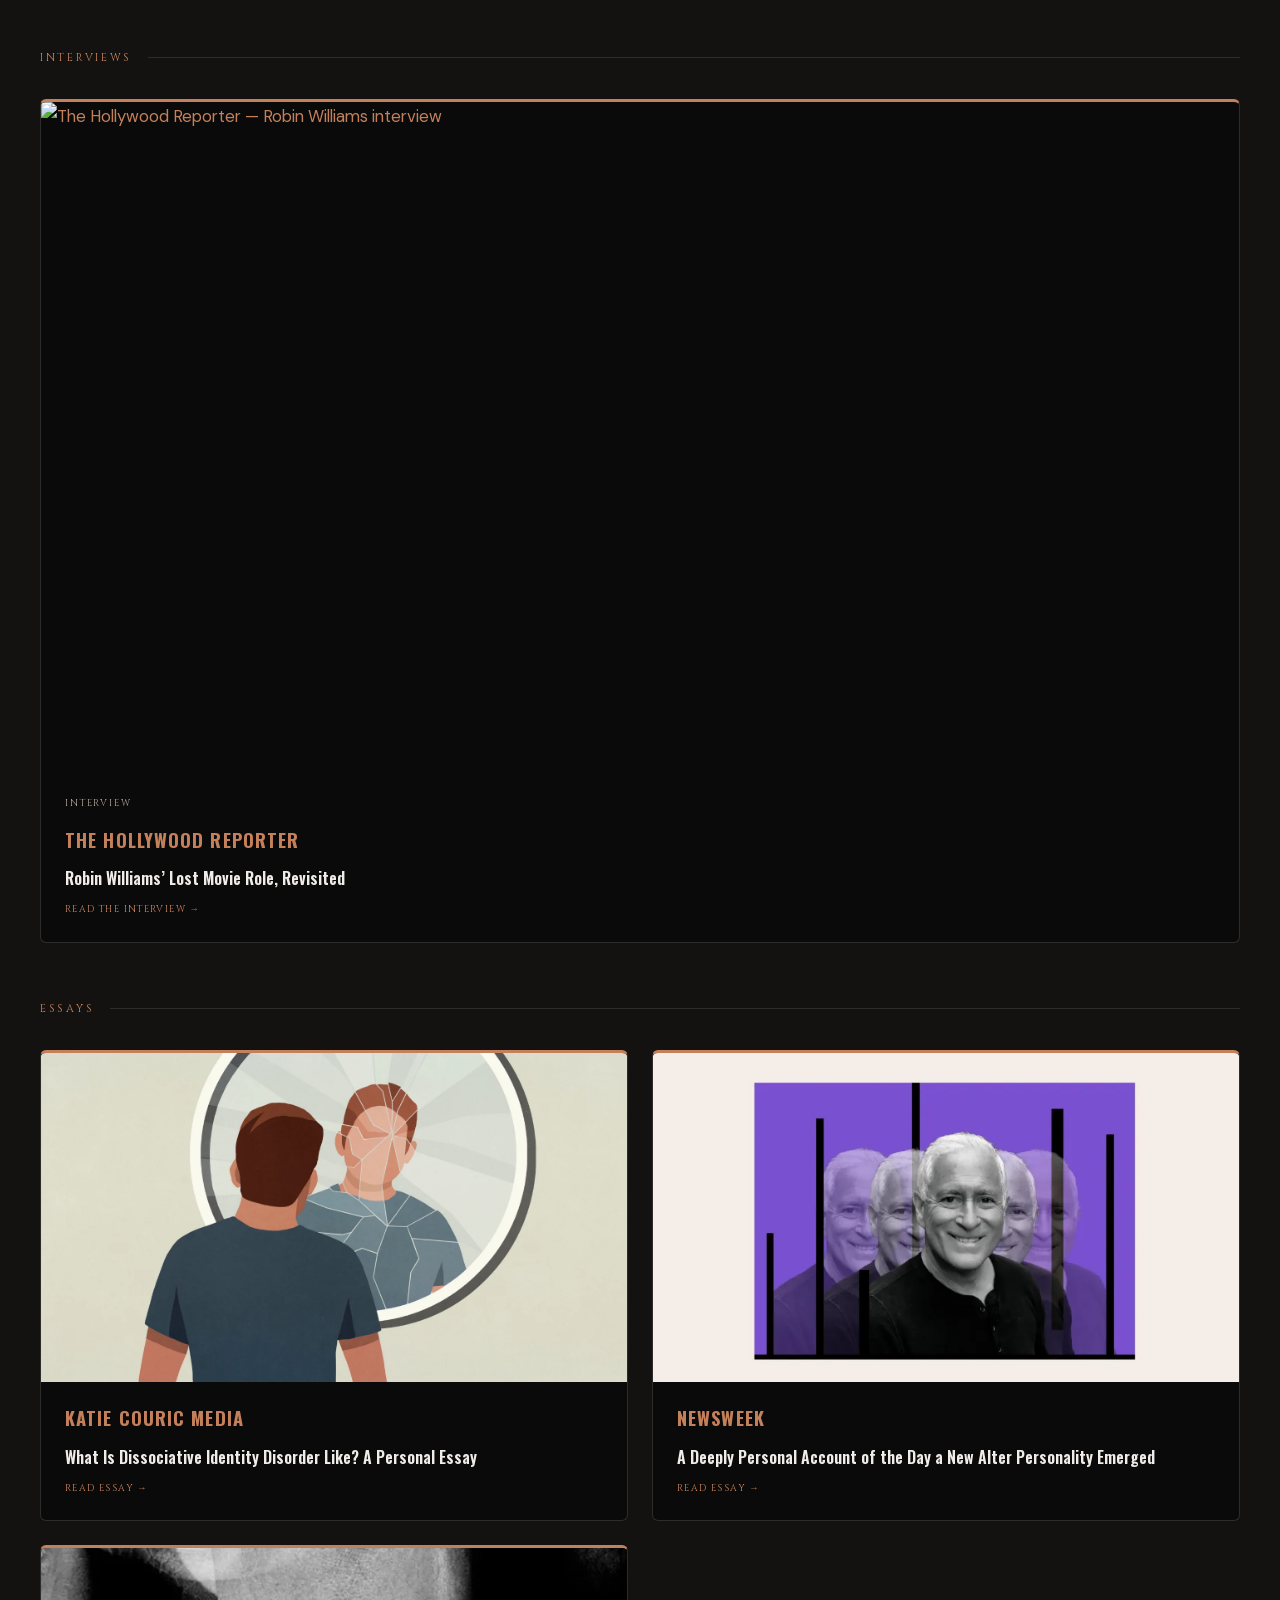
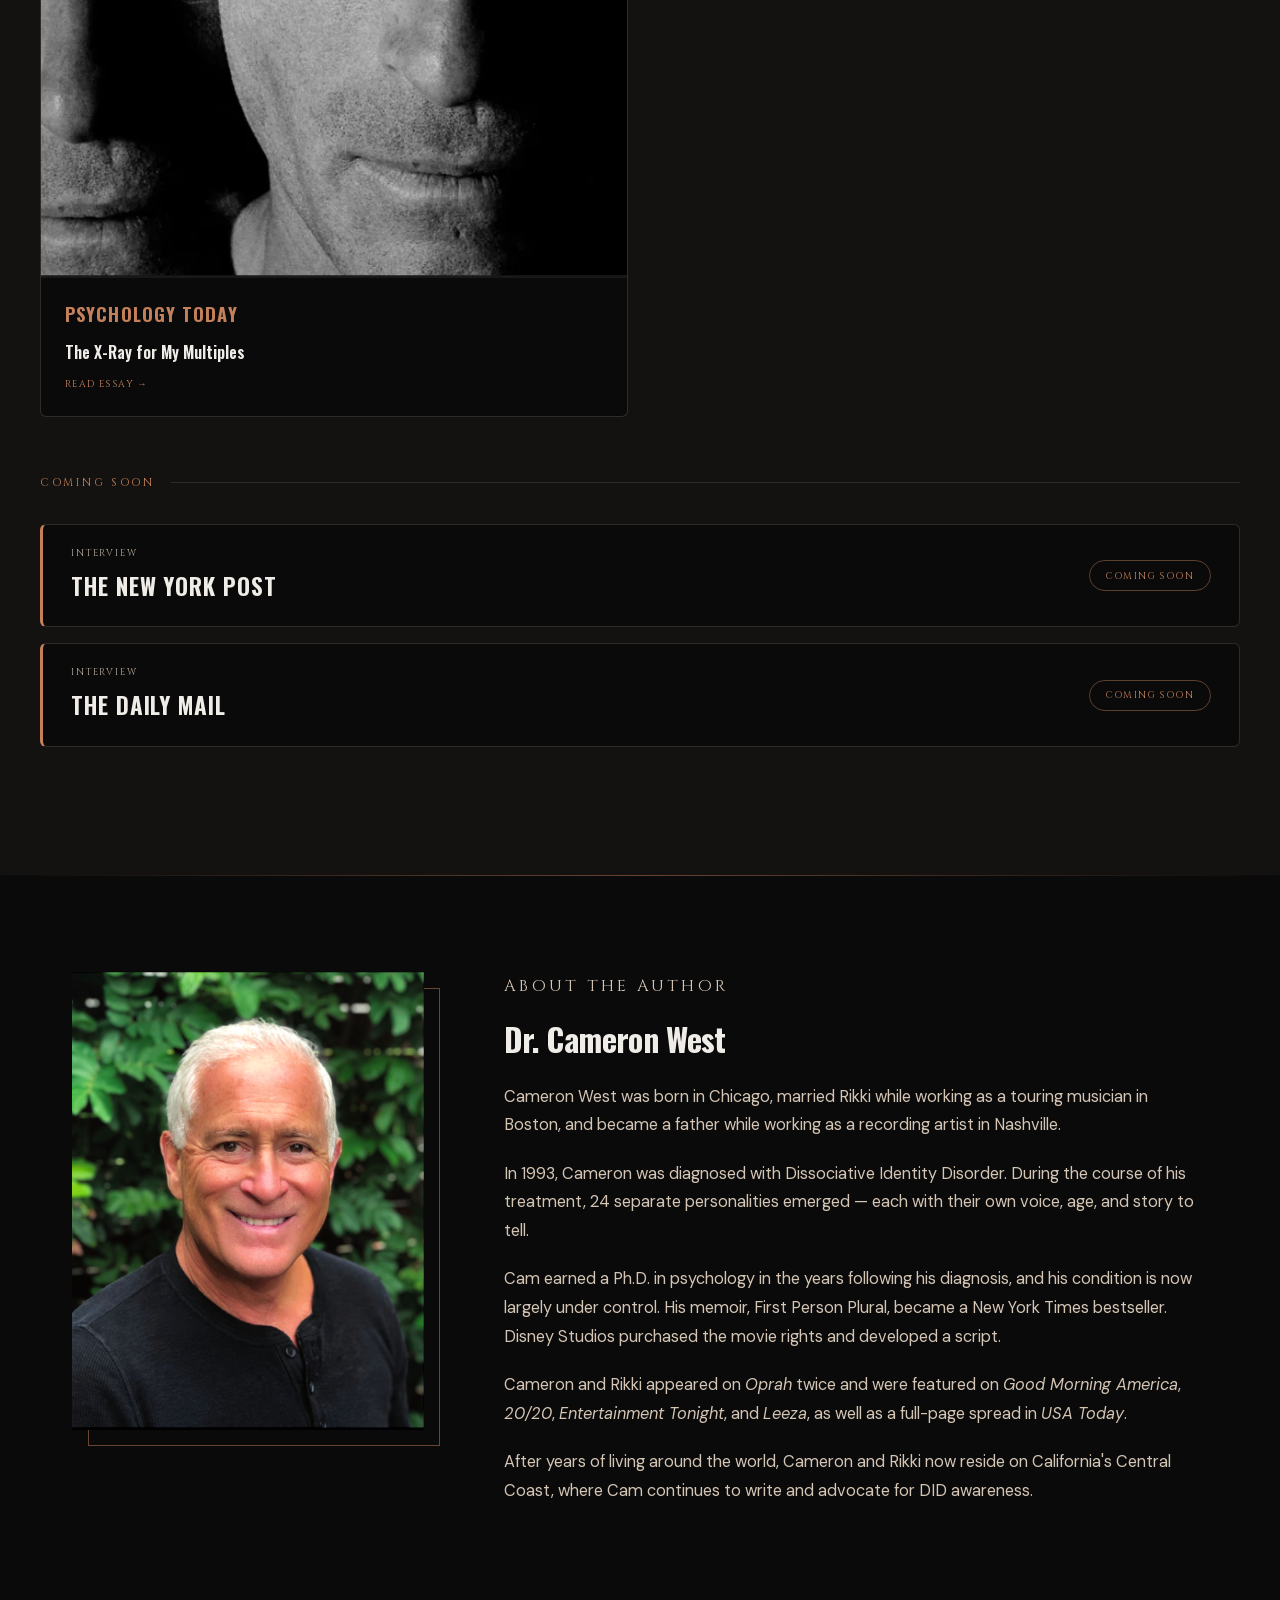
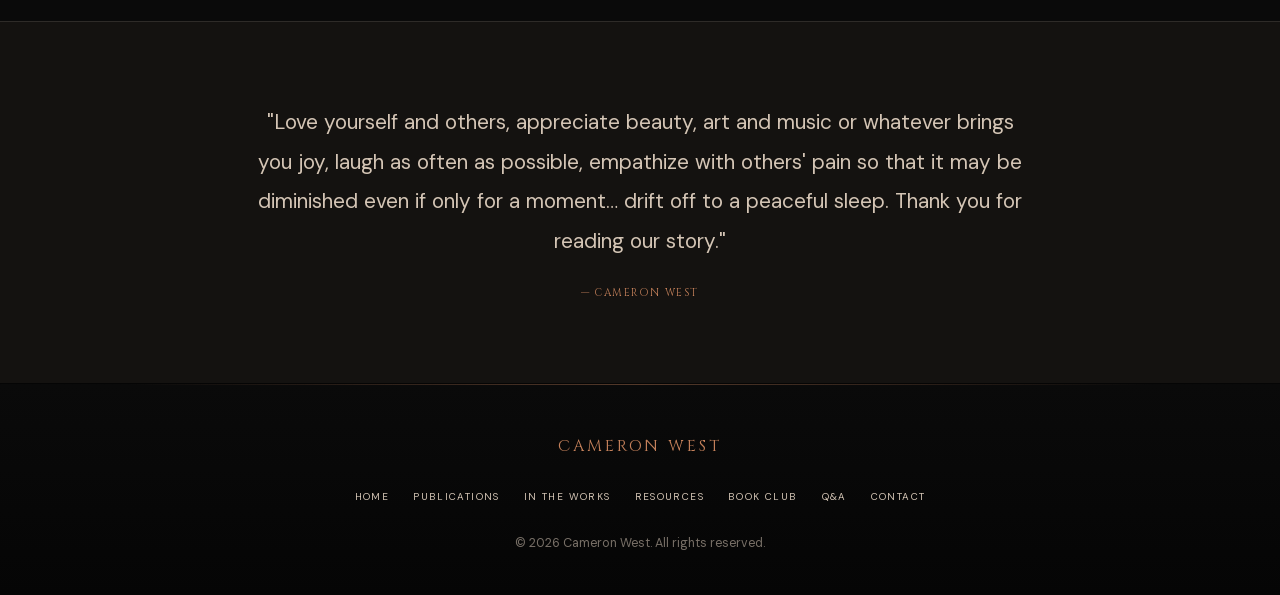
==== commit e373d62d: "feat: add Amazon order button; prioritize Blackstone, Amazon, Bookshop Co-Authored-By: Claude Sonnet" ====
--- a/index.html
+++ b/index.html
@@ -1549,6 +1549,7 @@
         </div>
         <div class="buy-buttons">
           <a href="https://www.blackstonepublishing.com/products/book-kd57?variant=47124332839050" class="btn-book-secondary" target="_blank" rel="noopener">Order Now — Blackstone</a>
+          <a href="https://www.amazon.com/First-Person-Plural-Life-Multiple/dp/B0FSYD232H/" class="btn-book-secondary" target="_blank" rel="noopener">Order Now — Amazon</a>
           <a href="https://bookshop.org/p/books/first-person-plural-my-life-as-a-multiple-phd/b32a1eea08ca3cfb?ean=9798228706170&next=t" class="btn-book-secondary" target="_blank" rel="noopener">Order Now — Bookshop.org</a>
         </div>
       </div>
@@ -1621,6 +1622,7 @@
               <p class="book-desc">Described as "a page-turning journey through hell" by Entertainment Weekly, this 25th Anniversary Edition (Blackstone Publishing, May 26, 2026) is a riveting, spellbinding memoir that boldly illuminates the truth behind DID and reveals the deep humanity behind the condition. Featuring a new Epilogue with the first physiological evidence of alter personalities via EEG brain wave patterns, and an overview of current research on a condition now known to affect an estimated 100 million people worldwide. Originally published in 1999 — a New York Times, Publishers Weekly, and USA Today bestseller reaching #1 on Amazon and Barnes &amp; Noble, sold in 22 countries.</p>
               <div class="buy-buttons">
                 <a href="https://www.blackstonepublishing.com/products/book-kd57?variant=47124332839050" class="btn-book-secondary" target="_blank" rel="noopener">Order from Blackstone</a>
+                <a href="https://www.amazon.com/First-Person-Plural-Life-Multiple/dp/B0FSYD232H/" class="btn-book-secondary" target="_blank" rel="noopener">Order from Amazon</a>
                 <a href="https://bookshop.org/p/books/first-person-plural-my-life-as-a-multiple-phd/b32a1eea08ca3cfb?ean=9798228706170&next=t" class="btn-book-secondary" target="_blank" rel="noopener">Order from Bookshop.org</a>
               </div>
             </div>
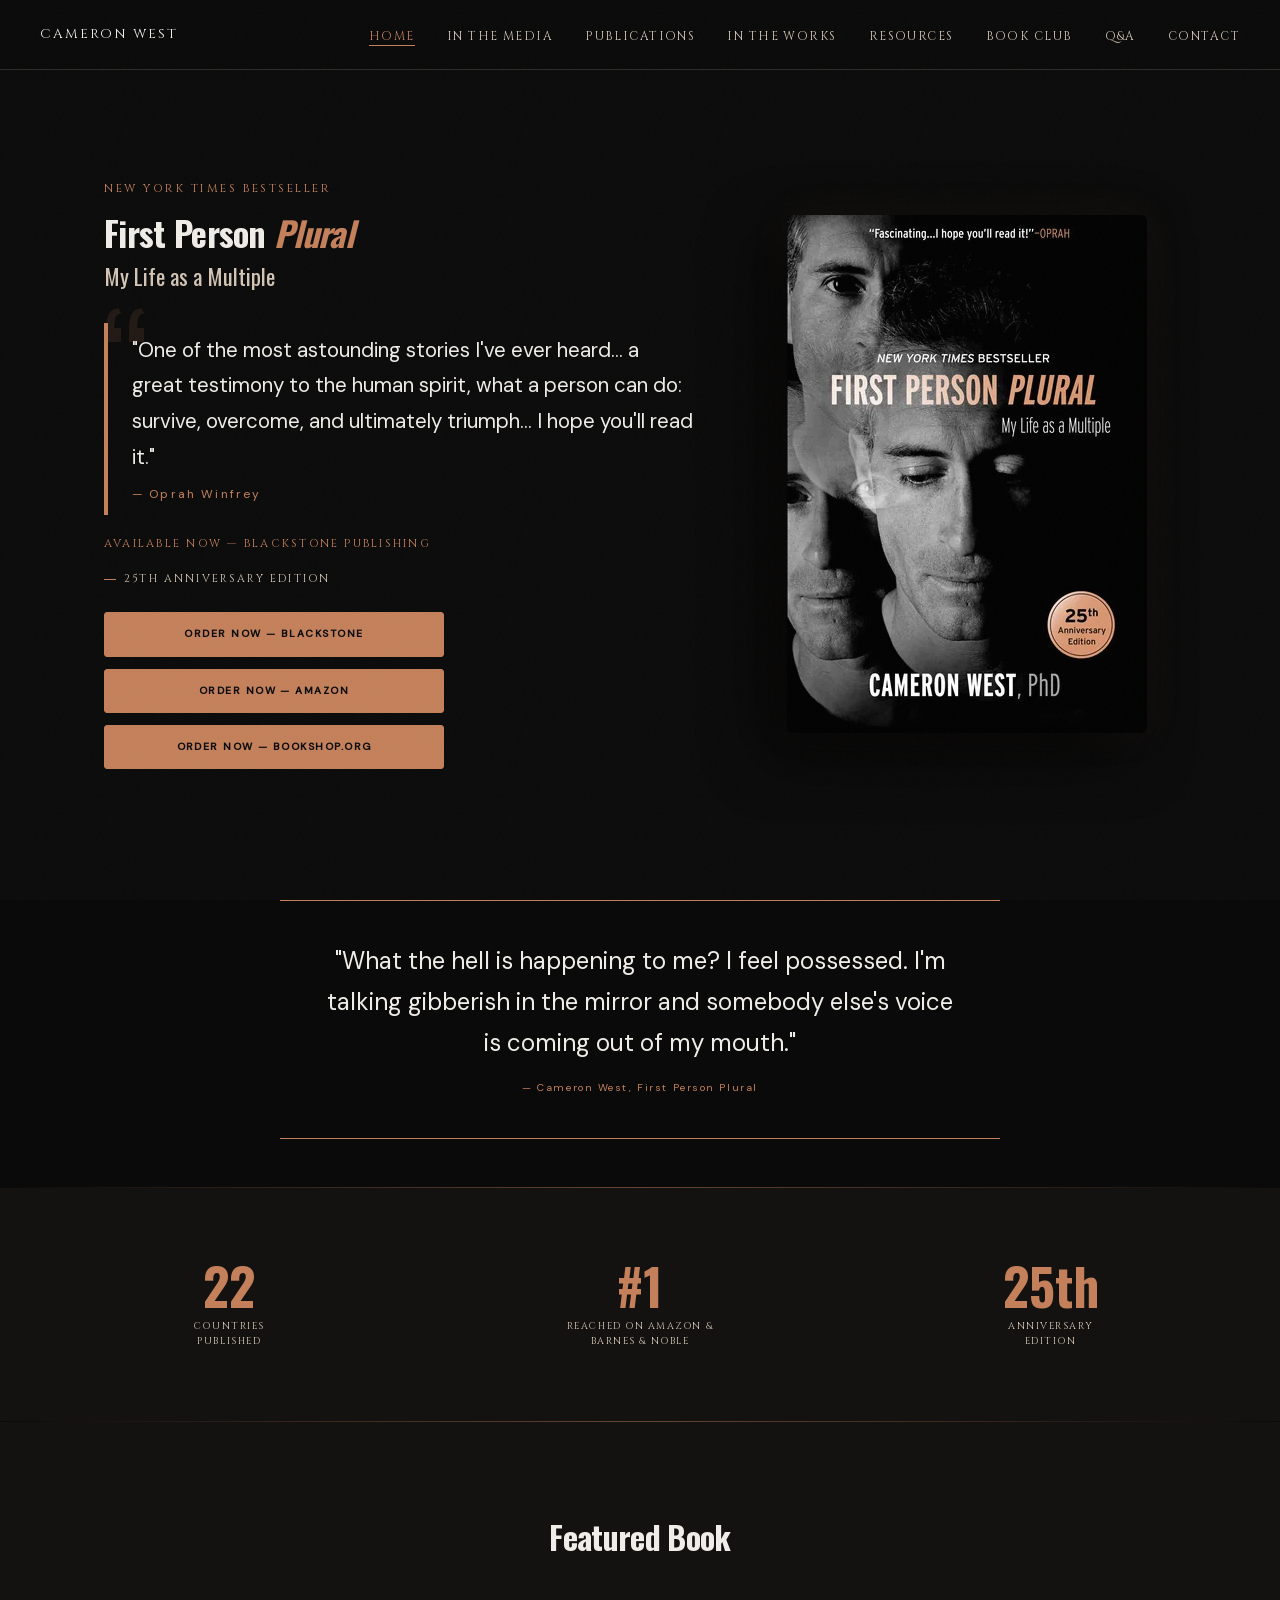
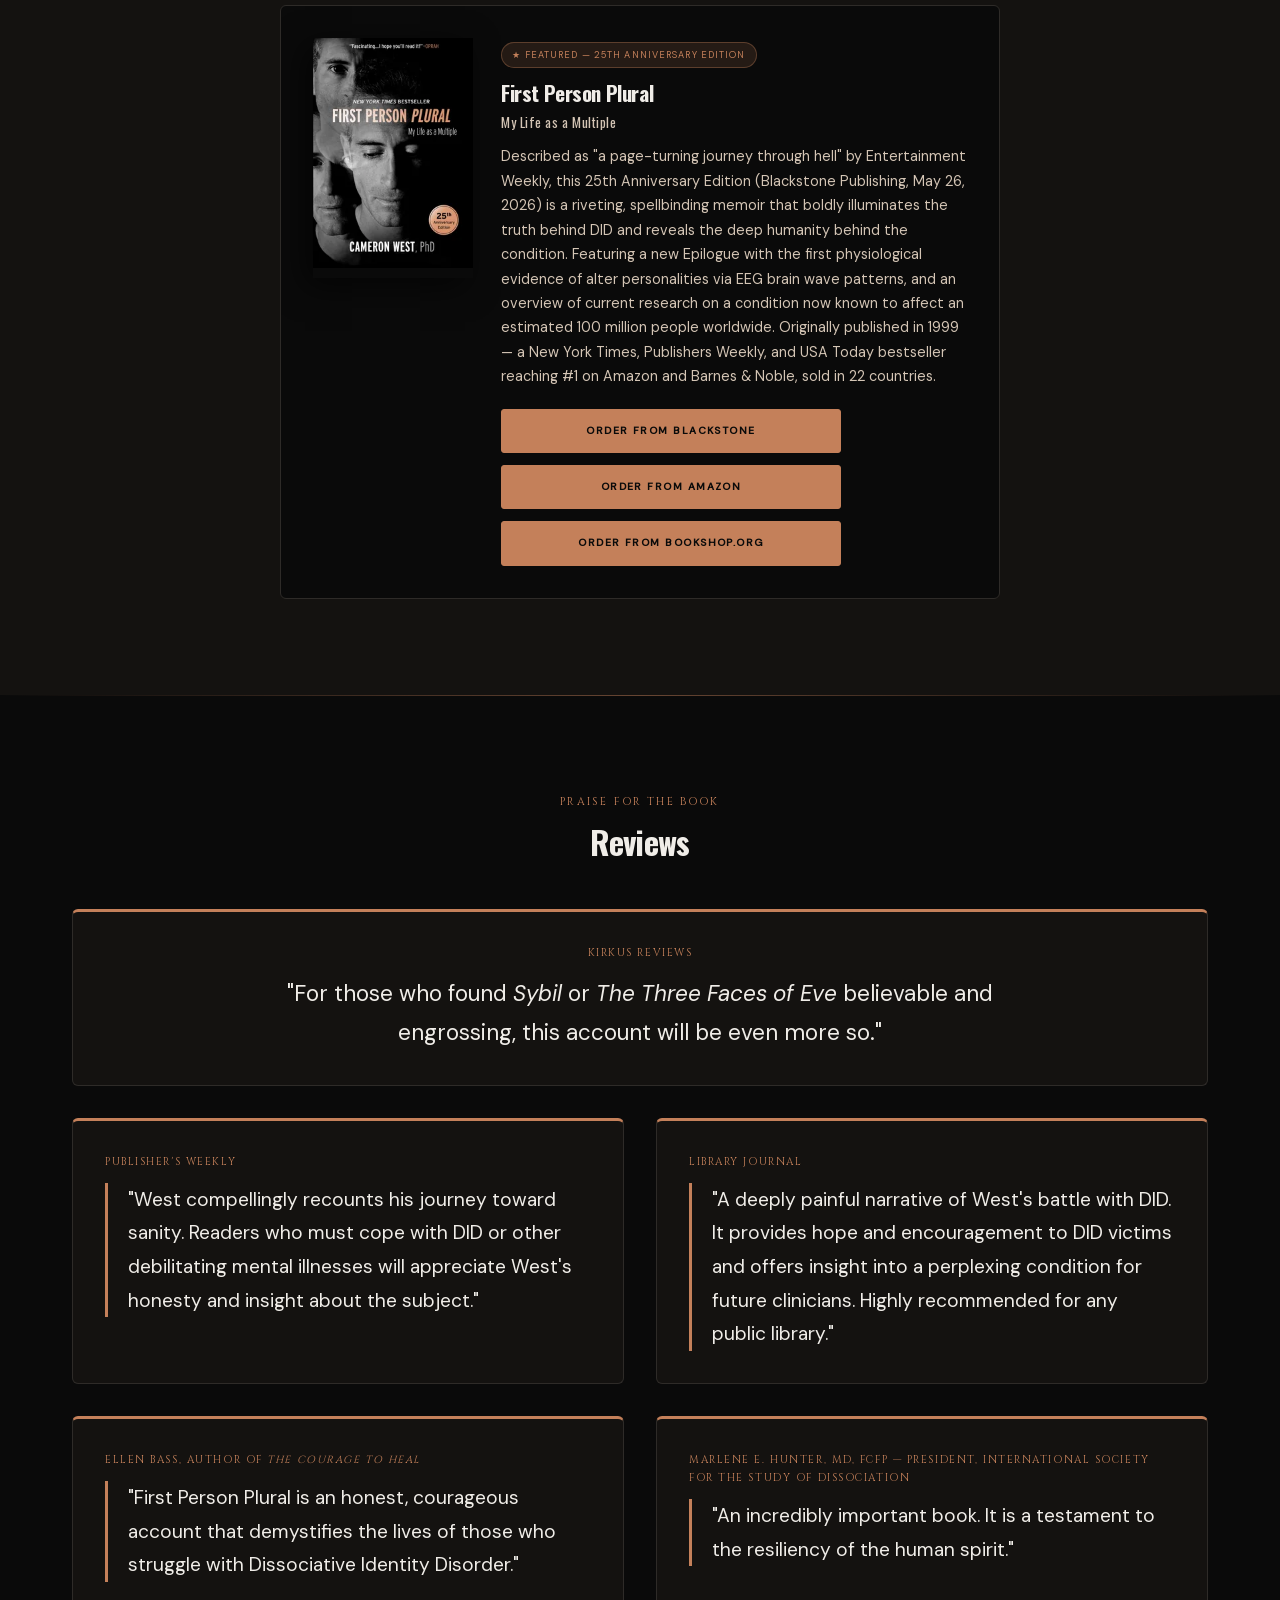
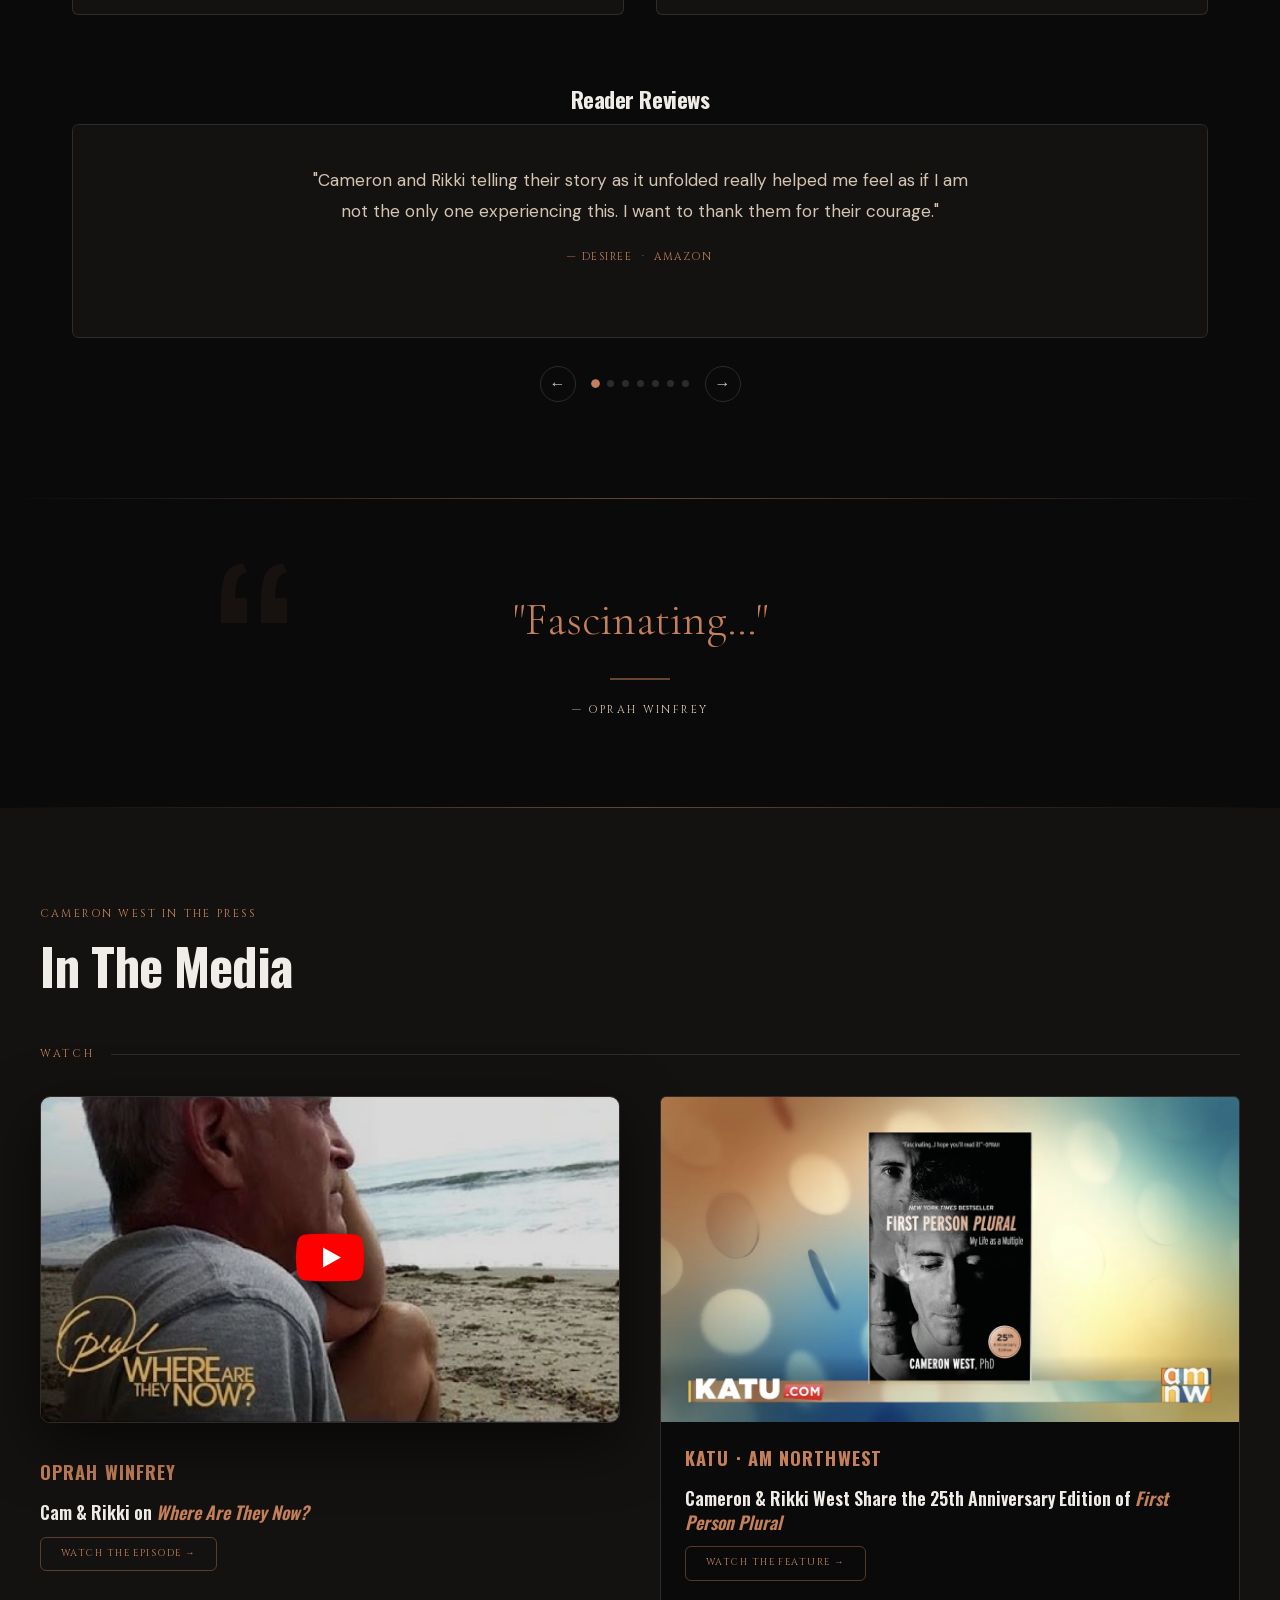
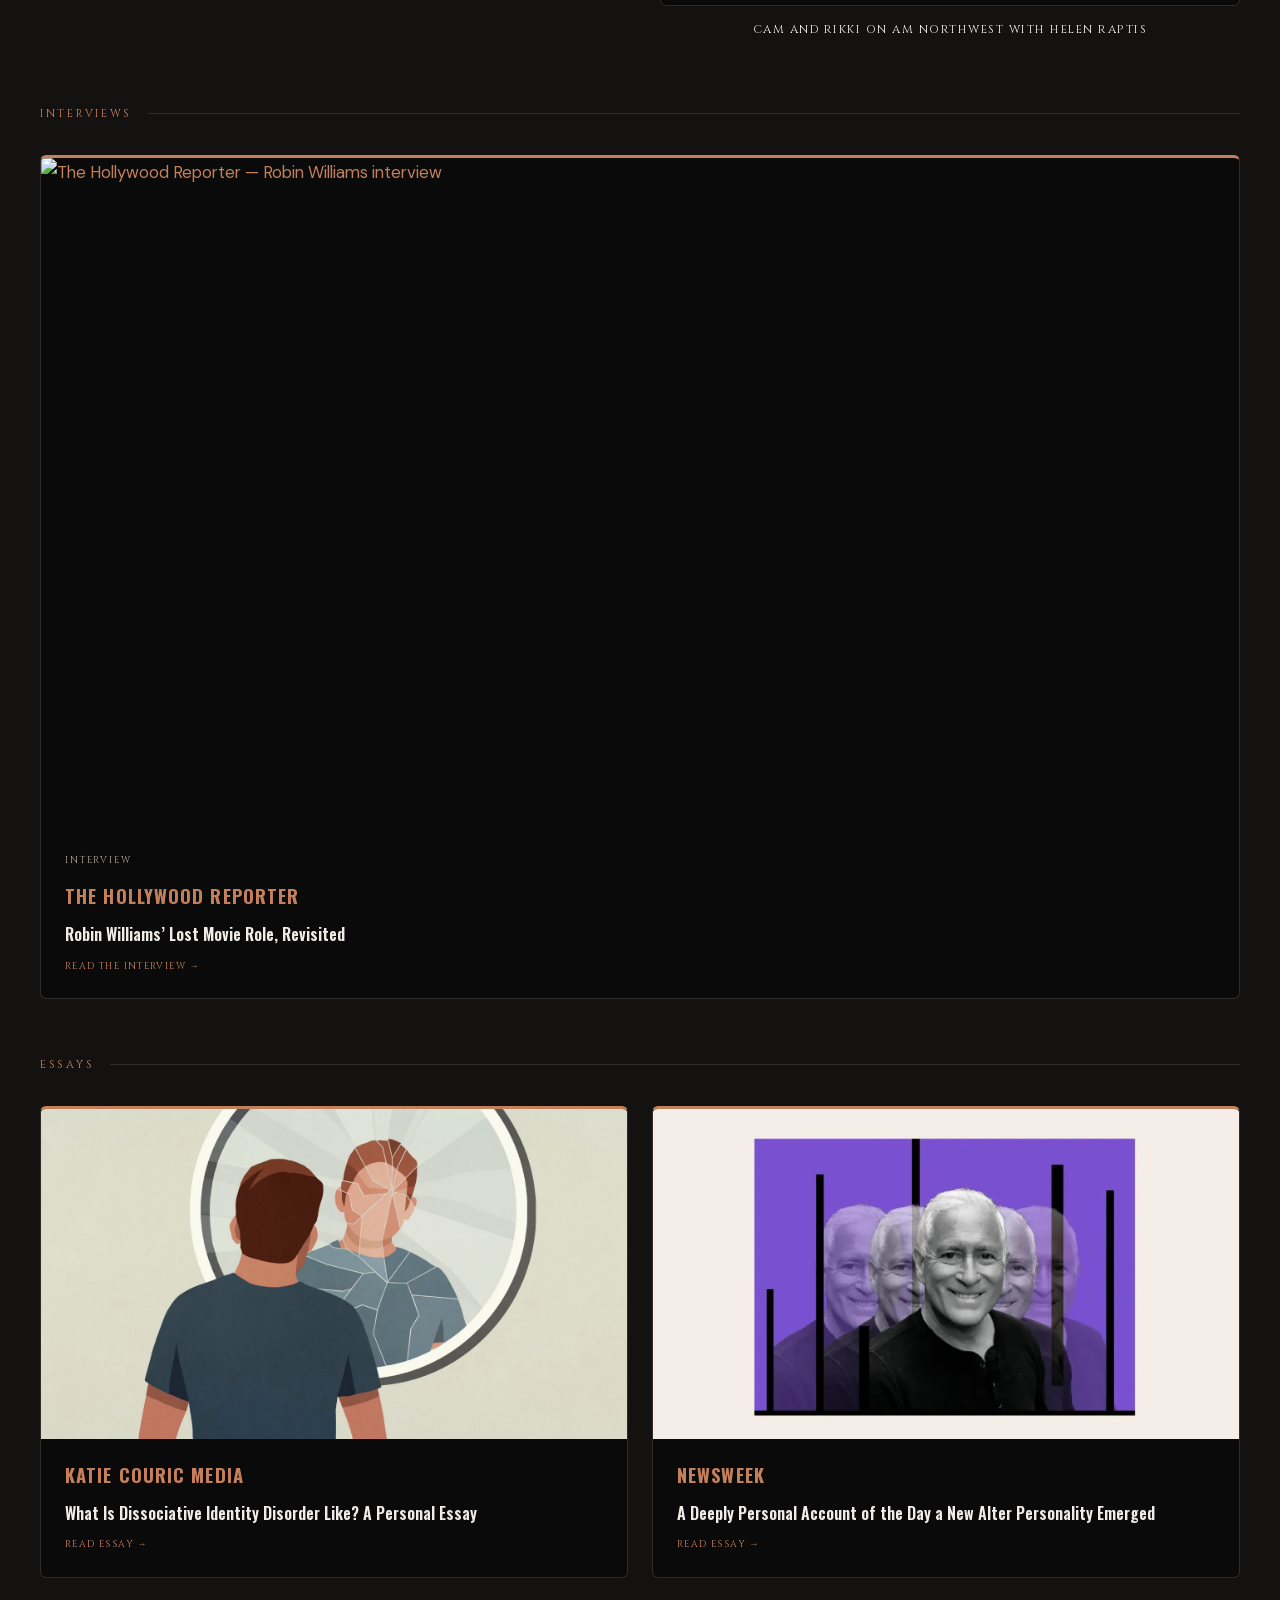
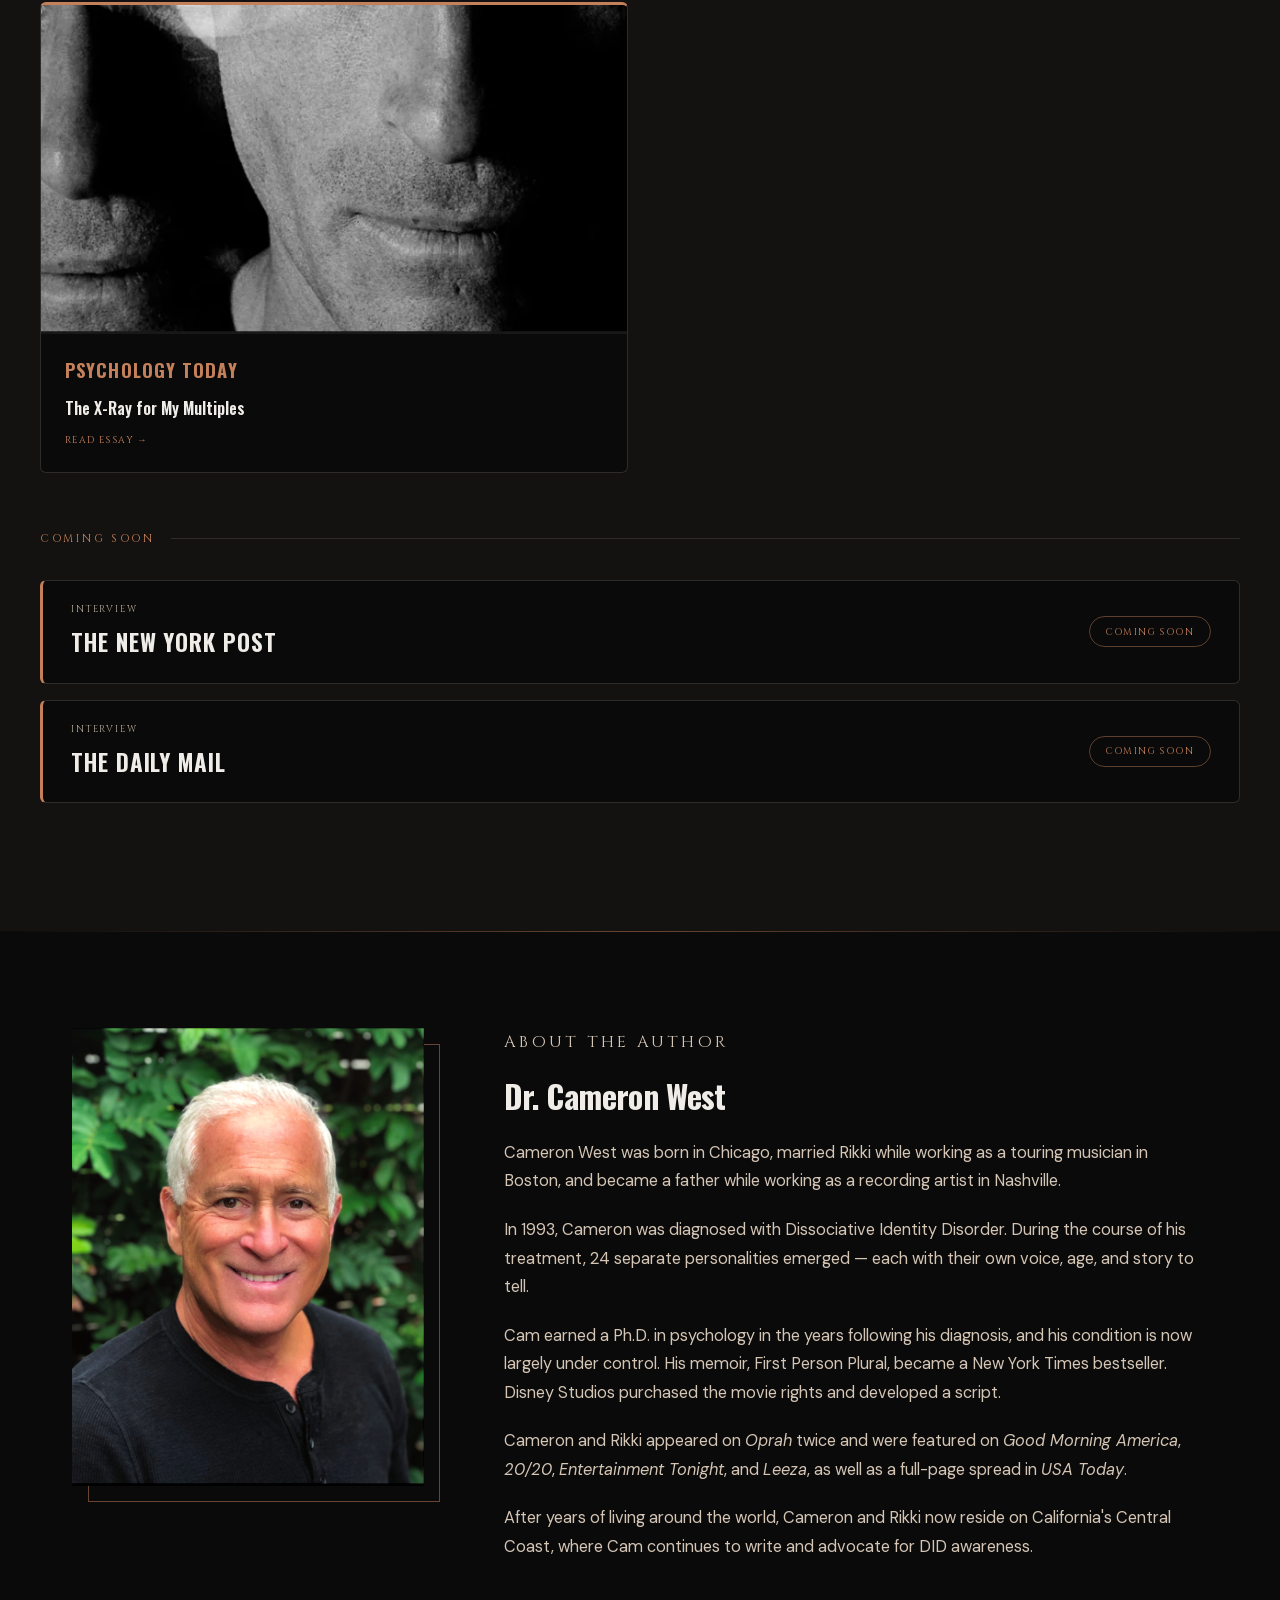
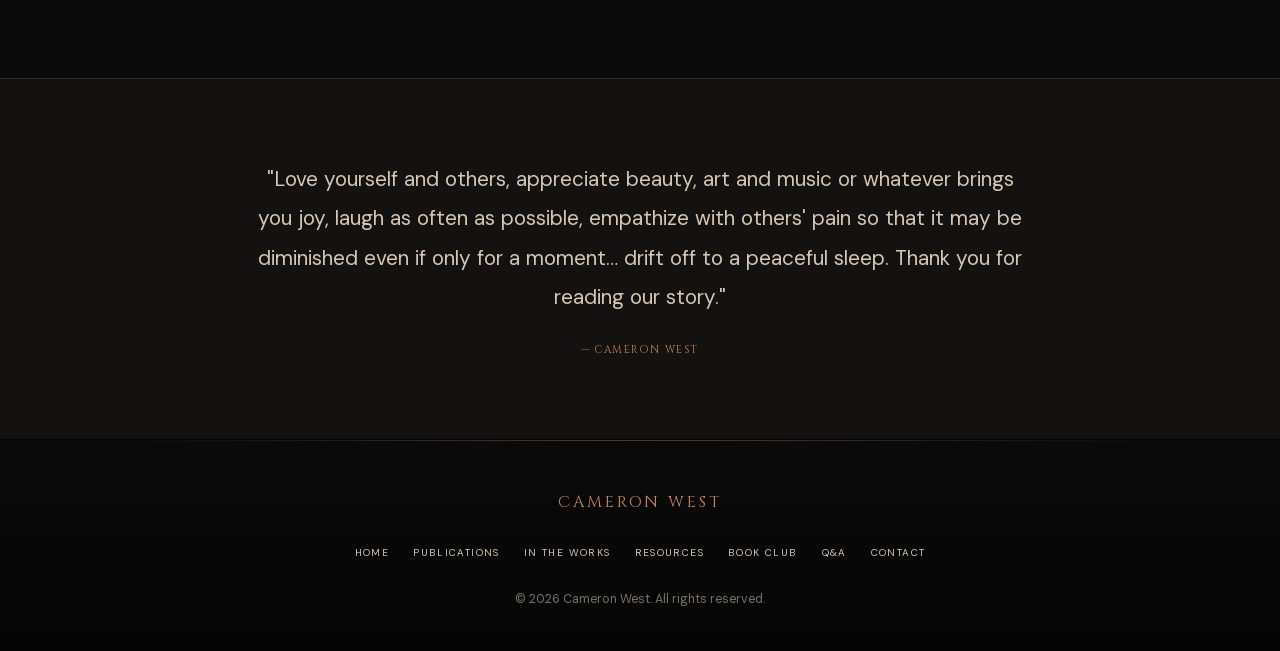
==== commit b151b7e4: "style: stack order buttons in uniform column layout Co-Authored-By: Claude Sonnet 4.6 <noreply@anthr" ====
--- a/index.html
+++ b/index.html
@@ -362,7 +362,7 @@
       color: #0A0A0A;
       transform: translateY(-1px);
     }
-    .buy-buttons { display: flex; gap: 0.75rem; flex-wrap: wrap; align-items: center; }
+    .buy-buttons { display: flex; flex-direction: column; gap: 0.75rem; max-width: 340px; }
     .btn-book-secondary {
       font-family: 'DM Sans', sans-serif;
       font-size: 0.65rem;
@@ -375,8 +375,10 @@
       border: 1px solid var(--color-accent);
       border-radius: 3px;
       text-decoration: none;
-      display: inline-block !important;
-      width: auto !important;
+      display: flex !important;
+      width: 100% !important;
+      justify-content: center;
+      align-items: center;
       transition: background var(--transition), color var(--transition);
     }
     .btn-book-secondary:hover {
@@ -386,16 +388,10 @@
     }
     @media (max-width: 768px) {
       .buy-buttons {
-        flex-direction: column;
-        align-items: center;
+        max-width: 100%;
       }
       .btn-book-secondary {
-        width: 100% !important;
-        text-align: center;
         height: 54px;
-        display: flex !important;
-        align-items: center;
-        justify-content: center;
         padding-top: 0;
         padding-bottom: 0;
       }
